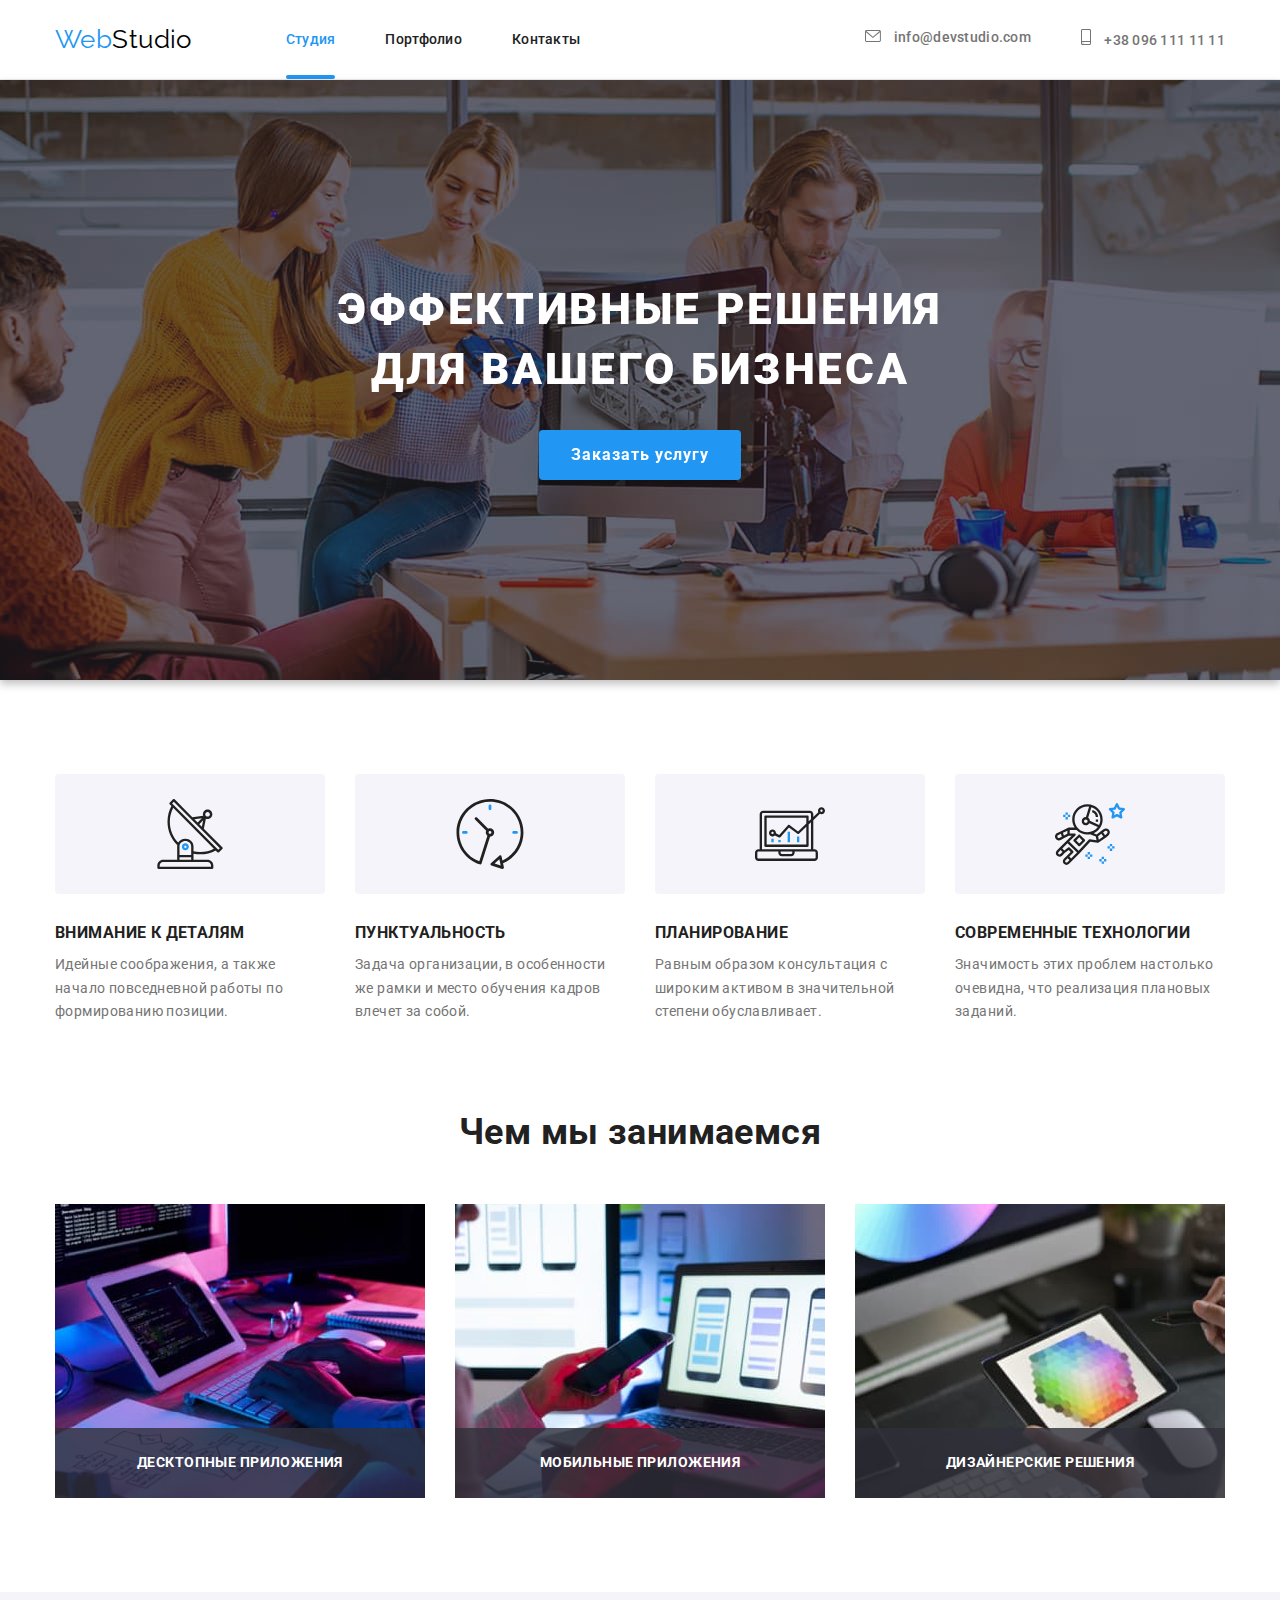
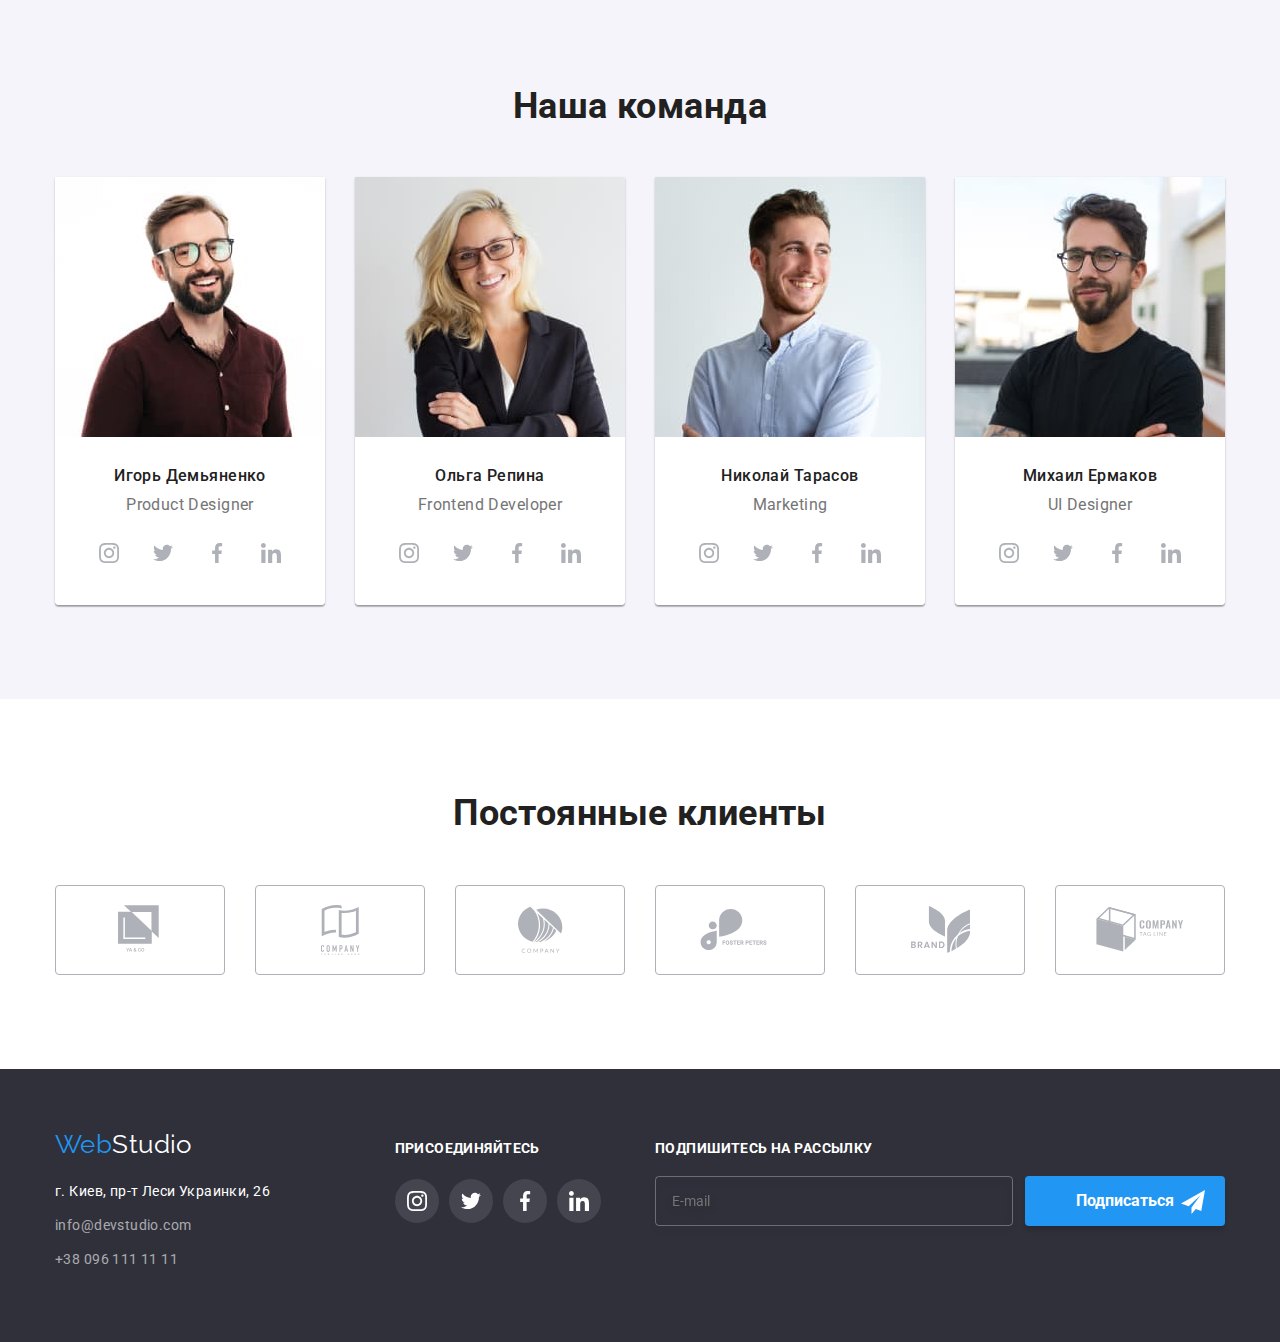
==== index.html @ abeedfd9 "Load previous files" ====
<!DOCTYPE html>
<html lang="ru">
  <head>
    <meta charset="UTF-8" />
    <meta http-equiv="X-UA-Compatible" content="IE=edge" />
    <meta name="viewport" content="width=device-width, initial-scale=1.0" />
    <title>WebStudio</title>

    <link
      rel="stylesheet"
      href="https://cdnjs.cloudflare.com/ajax/libs/modern-normalize/1.0.0/modern-normalize.min.css"
    />
    <link rel="preconnect" href="https://fonts.gstatic.com" />
    <link
      href="https://fonts.googleapis.com/css2?family=Raleway:wght@700&family=Roboto:wght@400;500;700;900&display=swap"
      rel="stylesheet"
    />
    <link rel="stylesheet" href="./css/styles.min.css" />
  </head>
  <body>
    <!--header-->
    <header class="header">
      <div class="container navigation">
        <nav class="navigation">
          <!-- logo -->
          <a class="logo" href="./index.html"
            ><span class="logo__span--accent">Web</span><span class="logo__span--black">Studio</span>
          </a>
          <ul class="menu">
            <li class="menu__item menu__item--margin">
              <a class="menu__link menu__link--current" href="./index.html">Студия</a>
            </li>

            <li class="menu__item menu__item--margin">
              <a class="menu__link" href="./portfolio.html">Портфолио</a>
            </li>

            <li class="menu__item menu__item--margin">
              <a class="menu__link" href="">Контакты</a>
            </li>
          </ul>
        </nav>
        <!-- contacts-header -->
        <ul class="header-contacts">
          <li class="header-contacts__item">
            <a class="header-contacts__link" href="mailto:info@devstudio.com"
              ><svg class="header-contacts__icon" width="16px" height="12px">
                <use href="./images/icons.svg#icon-envelope"></use>
              </svg>
              info@devstudio.com</a
            >
          </li>

          <li class="header-contacts__item">
            <a class="header-contacts__link header-contacts__link--margin" href="tel:+380961111111">
              <svg class="header-contacts__icon" width="10px" height="16">
                <use href="./images/icons.svg#icon-smartphone"></use>
              </svg>
              +38 096 111 11 11</a
            >
          </li>
        </ul>
      </div>
    </header>

    <main class="main-container">
      <!--slogan-->
      <section class="slogan">
        <div class="container">
          <h1 class="slogan__title">Эффективные решения для вашего бизнеса</h1>
          <button data-modal-open class="slogan__button" type="button">Заказать услугу</button>
        </div>
      </section>

      <section class="section">
        <div class="container">
          <!-- Hidden title  -->
          <h2 class="visually-hidden">Наши преимущества</h2>

          <ul class="privilege-list">
            <li class="privilege-list__item">
              <div class="privilege-list__icons">
                <svg width="70px" height="70px">
                  <use href="./images/icons.svg#icon-antenna"></use>
                </svg>
              </div>
              <h3 class="privilege-list__subtitle">Внимание к деталям</h3>
              <p class="privilege-list__text">
                Идейные соображения, а также начало повседневной работы по формированию позиции.
              </p>
            </li>

            <li class="privilege-list__item">
              <div class="privilege-list__icons">
                <svg width="70px" height="70px">
                  <use href="./images/icons.svg#icon-clock"></use>
                </svg>
              </div>
              <h3 class="privilege-list__subtitle">Пунктуальность</h3>
              <p class="privilege-list__text">
                Задача организации, в особенности же рамки и место обучения кадров влечет за собой.
              </p>
            </li>

            <li class="privilege-list__item">
              <div class="privilege-list__icons">
                <svg width="70px" height="70px">
                  <use href="./images/icons.svg#icon-diagram"></use>
                </svg>
              </div>
              <h3 class="privilege-list__subtitle">Планирование</h3>
              <p class="privilege-list__text">
                Равным образом консультация с широким активом в значительной степени обуславливает.
              </p>
            </li>

            <li class="privilege-list__item">
              <div class="privilege-list__icons">
                <svg width="70px" height="70px">
                  <use href="./images/icons.svg#icon-astronaut"></use>
                </svg>
              </div>
              <h3 class="privilege-list__subtitle">Современные технологии</h3>
              <p class="privilege-list__text">
                Значимость этих проблем настолько очевидна, что реализация плановых заданий.
              </p>
            </li>
          </ul>
        </div>
      </section>
      <!--what are we doing-->
      <section class="working section">
        <div class="container">
          <h2 class="section-title">Чем мы занимаемся</h2>

          <ul class="working__list">
            <li class="working__item">
              <div class="working-overlay">
                <div class="working-overlay__box">
                  <p class="working-overlay__text">Десктопные приложения</p>
                </div>
                <img src="./images/comp.jpg" width="370" height="294" alt="компьютер" />
              </div>
            </li>

            <li class="working__item">
              <div class="working-overlay">
                <div class="working-overlay__box">
                  <p class="working-overlay__text">Мобильные приложения</p>
                </div>
              </div>
              <img src="./images/tel.jpg" width="370" height="294" alt="телефон" />
            </li>

            <li class="working__item">
              <div class="working-overlay">
                <div class="working-overlay__box">
                  <p class="working-overlay__text">Дизайнерские решения</p>
                </div>
              </div>
              <img src="./images/pad.jpg" width="370" height="294" alt="планшет" />
            </li>
          </ul>
        </div>
      </section>
      <!--our-team-->
      <section class="section team-section">
        <div class="container">
          <h2 class="section-title">Наша команда</h2>

          <ul class="team-section__list">
            <li class="team-section__item">
              <img class="team-img" src="./images/team/igor-dem.jpg" alt="Игорь Демьяненко" width="270" />
              <div class="team-description">
                <h3 class="team-description__name">Игорь Демьяненко</h3>
                <p class="team-description__position">Product Designer</p>

                <ul class="list social-list">
                  <li class="social-list__item">
                    <a href="" class="social-list__link" target="_blank" rel="noopener noreferrer">
                      <svg class="social-list__icon">
                        <use href="./images/icons.svg#icon-instagram"></use>
                      </svg>
                    </a>
                  </li>
                  <li class="social-list__item">
                    <a href="" class="social-list__link" target="_blank" rel="noopener noreferrer">
                      <svg class="social-list__icon">
                        <use href="./images/icons.svg#icon-twitter"></use>
                      </svg>
                    </a>
                  </li>
                  <li class="social-list__item">
                    <a href="" class="social-list__link" target="_blank" rel="noopener noreferrer">
                      <svg class="social-list__icon">
                        <use href="./images/icons.svg#icon-facebook"></use>
                      </svg>
                    </a>
                  </li>
                  <li class="social-list__item">
                    <a href="" class="social-list__link" target="_blank" rel="noopener noreferrer">
                      <svg class="social-list__icon">
                        <use href="./images/icons.svg#icon-linkedin"></use>
                      </svg>
                    </a>
                  </li>
                </ul>
              </div>
            </li>

            <li class="team-section__item">
              <img class="team-img" src="./images/team/olga-rep.jpg" alt="Ольга Репина" width="270" />
              <div class="team-description">
                <h3 class="team-description__name">Ольга Репина</h3>
                <p class="team-description__position">Frontend Developer</p>

                <ul class="list social-list">
                  <li class="social-list__item">
                    <a href="" class="social-list__link" target="_blank" rel="noopener noreferrer">
                      <svg class="social-list__icon">
                        <use href="./images/icons.svg#icon-instagram"></use>
                      </svg>
                    </a>
                  </li>
                  <li class="social-list__item">
                    <a href="" class="social-list__link" target="_blank" rel="noopener noreferrer">
                      <svg class="social-list__icon">
                        <use href="./images/icons.svg#icon-twitter"></use>
                      </svg>
                    </a>
                  </li>
                  <li class="social-list__item">
                    <a href="" class="social-list__link" target="_blank" rel="noopener noreferrer">
                      <svg class="social-list__icon">
                        <use href="./images/icons.svg#icon-facebook"></use>
                      </svg>
                    </a>
                  </li>
                  <li class="social-list__item">
                    <a href="" class="social-list__link" target="_blank" rel="noopener noreferrer">
                      <svg class="social-list__icon">
                        <use href="./images/icons.svg#icon-linkedin"></use>
                      </svg>
                    </a>
                  </li>
                </ul>
              </div>
            </li>

            <li class="team-section__item">
              <img class="team-img" src="./images/team/nik-tarasov.jpg" alt="Николай Тарасов" width="270" />
              <div class="team-description">
                <h3 class="team-description__name">Николай Тарасов</h3>
                <p class="team-description__position">Marketing</p>

                <ul class="list social-list">
                  <li class="social-list__item">
                    <a href="" class="social-list__link" target="_blank" rel="noopener noreferrer">
                      <svg class="social-list__icon">
                        <use href="./images/icons.svg#icon-instagram"></use>
                      </svg>
                    </a>
                  </li>
                  <li class="social-list__item">
                    <a href="" class="social-list__link" target="_blank" rel="noopener noreferrer">
                      <svg class="social-list__icon">
                        <use href="./images/icons.svg#icon-twitter"></use>
                      </svg>
                    </a>
                  </li>
                  <li class="social-list__item">
                    <a href="" class="social-list__link" target="_blank" rel="noopener noreferrer">
                      <svg class="social-list__icon">
                        <use href="./images/icons.svg#icon-facebook"></use>
                      </svg>
                    </a>
                  </li>
                  <li class="social-list__item">
                    <a href="" class="social-list__link" target="_blank" rel="noopener noreferrer">
                      <svg class="social-list__icon">
                        <use href="./images/icons.svg#icon-linkedin"></use>
                      </svg>
                    </a>
                  </li>
                </ul>
              </div>
            </li>

            <li class="team-section__item">
              <img class="team-img" src="./images/team/michael-erm.jpg" alt="Михаил Ермаков" width="270" />
              <div class="team-description">
                <h3 class="team-description__name">Михаил Ермаков</h3>
                <p class="team-description__position">UI Designer</p>

                <ul class="list social-list">
                  <li class="social-list__item">
                    <a href="" class="social-list__link" target="_blank" rel="noopener noreferrer">
                      <svg class="social-list__icon">
                        <use href="./images/icons.svg#icon-instagram"></use>
                      </svg>
                    </a>
                  </li>
                  <li class="social-list__item">
                    <a href="" class="social-list__link" target="_blank" rel="noopener noreferrer">
                      <svg class="social-list__icon">
                        <use href="./images/icons.svg#icon-twitter"></use>
                      </svg>
                    </a>
                  </li>
                  <li class="social-list__item">
                    <a href="" class="social-list__link" target="_blank" rel="noopener noreferrer">
                      <svg class="social-list__icon">
                        <use href="./images/icons.svg#icon-facebook"></use>
                      </svg>
                    </a>
                  </li>
                  <li class="social-list__item">
                    <a href="" class="social-list__link" target="_blank" rel="noopener noreferrer">
                      <svg class="social-list__icon">
                        <use href="./images/icons.svg#icon-linkedin"></use>
                      </svg>
                    </a>
                  </li>
                </ul>
              </div>
            </li>
          </ul>
        </div>
      </section>
      <!-- Clients-block -->
      <section class="section container">
        <div>
          <h2 class="section-title">Постоянные клиенты</h2>
          <ul class="list clients-list">
            <li class="clients-list__item">
              <a href="" class="clients-list__link" target="_blank" rel="noopener norefferer"
                ><svg class="clients-list__icon" width="45px" height="50px">
                  <use href="./images/icons.svg#icon-client1"></use>
                </svg>
              </a>
            </li>
            <li class="clients-list__item">
              <a href="" class="clients-list__link" target="_blank" rel="noopener norefferer"
                ><svg class="clients-list__icon" width="45px" height="50px">
                  <use href="./images/icons.svg#icon-client2"></use>
                </svg>
              </a>
            </li>
            <li class="clients-list__item">
              <a href="" class="clients-list__link" target="_blank" rel="noopener norefferer"
                ><svg class="clients-list__icon" width="45px" height="50px">
                  <use href="./images/icons.svg#icon-client3"></use>
                </svg>
              </a>
            </li>
            <li class="clients-list__item">
              <a href="" class="clients-list__link" target="_blank" rel="noopener norefferer"
                ><svg class="clients-list__icon" width="80px" height="42px">
                  <use href="./images/icons.svg#icon-client4"></use>
                </svg>
              </a>
            </li>
            <li class="clients-list__item">
              <a href="" class="clients-list__link" target="_blank" rel="noopener norefferer"
                ><svg class="clients-list__icon" width="59px" height="47px">
                  <use href="./images/icons.svg#icon-client5"></use>
                </svg>
              </a>
            </li>
            <li class="clients-list__item">
              <a href="" class="clients-list__link" target="_blank" rel="noopener norefferer"
                ><svg class="clients-list__icon" width="88px" height="45px">
                  <use href="./images/icons.svg#icon-client6"></use>
                </svg>
              </a>
            </li>
          </ul>
        </div>
      </section>
    </main>
    <!--footer-->
    <footer class="footer">
      <div class="container main-footer">
        <div class="wrapper-address">
          <a class="logo--footer" href="./index.html"
            ><span class="logo__span--accent">Web</span><span class="logo__span--white">Studio</span>
          </a>
          <address class="footer-adress">
            <a class="wrapper-address__contacts wrapper-address__contacts--white" href="">
              г. Киев, пр-т Леси Украинки, 26
            </a>
            <ul>
              <li>
                <a class="wrapper-address__contacts" href="mailto:info@devstudio.com">info@devstudio.com</a>
              </li>

              <li>
                <a class="wrapper-address__contacts" href="tel:+380961111111">+38 096 111 11 11</a>
              </li>
            </ul>
          </address>
        </div>
        <div class="wrapper-join">
          <h2 class="wrapper-join__title">присоединяйтесь</h2>
          <ul class="list social-list">
            <li class="social-list__item">
              <a href="" class="social-list__link--footer" target="_blank" rel="noopener noreferrer">
                <svg class="social-list__icon--footer">
                  <use href="./images/icons.svg#icon-instagram"></use>
                </svg>
              </a>
            </li>
            <li class="social-list__item">
              <a href="" class="social-list__link--footer" target="_blank" rel="noopener noreferrer">
                <svg class="social-list__icon--footer">
                  <use href="./images/icons.svg#icon-twitter"></use>
                </svg>
              </a>
            </li>
            <li class="social-list__item">
              <a href="" class="social-list__link--footer" target="_blank" rel="noopener noreferrer">
                <svg class="social-list__icon--footer">
                  <use href="./images/icons.svg#icon-facebook"></use>
                </svg>
              </a>
            </li>
            <li class="social-list__item">
              <a href="" class="social-list__link--footer" target="_blank" rel="noopener noreferrer">
                <svg class="social-list__icon--footer">
                  <use href="./images/icons.svg#icon-linkedin"></use>
                </svg>
              </a>
            </li>
          </ul>
        </div>
        <div class="wrapper-subscribe">
          <form class="form-subscribe">
            <p class="form-subscribe__text">Подпишитесь на рассылку</p>
            <div class="form-div">
              <input type="email" name="email" placeholder="E-mail" class="form-subscribe__input" />
              <button type="submit" class="form-subscribe__button">Подписаться</button>
              <svg class="form-subscribe__icon">
                <use href="./images/icons.svg#iconsend"></use>
              </svg>
            </div>
          </form>
        </div>
      </div>
    </footer>

    <!-- Modal and form -->

    <!-- Modal -->

    <div class="backdrop is-hidden" data-modal>
      <div class="modal">
        <button data-modal-close class="modal__close-button">
          <svg class="modal__close-icon" width="18px" height="18px">
            <use href="./images/icons.svg#close-black"></use>
          </svg>
        </button>

        <!-- Form -->

        <form class="form" autocomplete="off">
          <b class="form__banner">Оставьте свои данные, мы вам перезвоним</b>

          <div class="form__field">
            <label class="form__label" for="name">Имя</label>
            <input class="form__input" type="text" name="name" id="name" />
            <svg class="form__icon" width="18px" height="18px">
              <use href="./images/icons.svg#man"></use>
            </svg>
          </div>

          <div class="form__field">
            <label class="form__label" for="tel">Телефон</label>
            <input class="form__input" type="tel" name="tel" id="tel" />
            <svg class="form__icon" width="18px" height="18px">
              <use href="./images/icons.svg#phone"></use>
            </svg>
          </div>

          <div class="form__field">
            <label class="form__label" for="mail">Почта</label>
            <input class="form__input" type="email" name="mail" id="mail" />
            <svg class="form__icon" width="18" height="18">
              <use href="./images/icons.svg#emailblack"></use>
            </svg>
          </div>

          <div class="form__textarea">
            <label class="form__label" for="comment">Комментарий</label>
            <textarea class="form__textarea-field" name="comment" id="comment" placeholder="Введите текст"></textarea>
          </div>

          <div class="form__policy">
            <label class="form__policy-label" for="policy">
              <input class="form__policy-input" type="checkbox" name="policy" value="policy" id="policy" />
              <span class="form__policy-icon"></span> Соглашаюсь с рассылкой и принимаю
              <a class="form__checkbox-link" href="">Условия договора</a>
            </label>
          </div>
          <button class="form__button-submit" type="submit">Отправить</button>
        </form>
      </div>
    </div>
    <script src="./js/modal.js"></script>
  </body>
</html>
---- css/styles.min.css ----
:root{--main-text-color: #757575;--accent-color: #2196f3;--title-color: #212121;--bg-color: #ffffff;--dark-bg-color: #2f303a;--grid-item: 3}html{box-sizing:border-box}*,*::before,*::after{box-sizing:inherit}body{font-family:'Roboto', sans-serif;font-style:normal;letter-spacing:.03em;font-weight:400;font-size:14px;background-color:var(--bg-color);color:var(--main-text-color)}ul{list-style:none;margin:0;padding:0}a{text-decoration:none}h1,h2,h3,p{margin:0;padding:0}img{display:block;max-width:100%;height:auto}.visually-hidden{position:absolute !important;clip:rect(1px 1px 1px 1px);clip:rect(1px, 1px, 1px, 1px);padding:0 !important;border:0 !important;height:1px !important;width:1px !important;overflow:hidden}.container{width:1200px;padding-left:15px;padding-right:15px;margin-left:auto;margin-right:auto}.logo{margin-right:94px}.logo__span--accent{padding-top:24px;padding-bottom:26px;font-family:Raleway;font-size:26px;line-height:1.19;color:var(--accent-color)}.logo__span--black{padding-top:24px;padding-bottom:26px;font-family:Raleway;font-size:26px;line-height:1.19;color:#000}.logo__span--white{font-family:Raleway;font-size:26px;line-height:1.19;color:#ffffff}.logo--footer{display:inline-block;margin-bottom:20px}.menu{display:flex}.menu__item--margin+.menu__item--margin{margin-left:50px}.menu__link{padding-top:32px;padding-bottom:32px;padding-left:0;font-weight:500;line-height:1.14;letter-spacing:0.02em;color:#212121;transition:color 250ms cubic-bezier(0.4, 0, 0.2, 1)}.menu__link--current{position:relative;color:var(--accent-color);transition:color 250ms cubic-bezier(0.4, 0, 0.2, 1)}.menu__link:hover,.menu__link:focus{color:var(--accent-color)}.menu__link--current::after{content:'';display:block;position:absolute;left:0;bottom:0;width:100%;height:4px;background:var(--accent-color);border-radius:2px}.section-title{margin-bottom:50px;font-weight:700;font-size:36px;line-height:1.16;text-align:center;color:var(--title-color)}.button-group{display:flex;justify-content:center;margin-bottom:50px}.button-group__item{justify-content:center;padding:6px 22px;height:38px;font-weight:500;font-size:16px;line-height:1.62;text-align:center;box-shadow:none;border:none;cursor:pointer;background-color:#f5f4fa;border-radius:4px;margin-left:8px;transition-property:background-color;transition-duration:250ms;transition-timing-function:cubic-bezier(0.4, 0, 0.2, 1)}.button-group__item:focus,.button-group__item:hover,.button-group__item.current,.button-group__item:active{outline:none;border:none;background-color:var(--accent-color);color:#ffffff;box-shadow:0px 3px 1px rgba(0,0,0,0.1),0px 1px 2px rgba(0,0,0,0.08),0px 2px 2px rgba(0,0,0,0.12);transition:background-color 250ms cubic-bezier(0.4, 0, 0.2, 1)}.form-subscribe__button{display:flex;justify-content:center;align-items:center;padding:10px 20px;width:200px;height:50px;margin-left:12px;font-weight:700;font-size:16px;line-height:1.875;text-align:center;color:var(--bg-color);background:var(--accent-color);box-shadow:0px 4px 4px 0px rgba(0,0,0,0.15);border:none;border-radius:4px;cursor:pointer;transition:background-color 250ms cubic-bezier(0.4, 0, 0.2, 1),color 250ms cubic-bezier(0.4, 0, 0.2, 1),box-shadow 250ms cubic-bezier(0.4, 0, 0.2, 1)}.social-list{display:inline-flex}.social-list__item+.social-list__item{margin-left:10px}.social-list__link{display:flex;align-items:center;justify-content:center;border-radius:50%;width:44px;height:44px;outline:none;background-color:#fff;transition-duration:250ms;transition-timing-function:cubic-bezier(0.4, 0, 0.2, 1)}.social-list__link:hover,.social-list__link:focus{fill:var(--bg-color);background-color:var(--accent-color)}.social-list__icon{width:20px;height:20px;fill:#afb1b8;transition-duration:250ms;transition-timing-function:cubic-bezier(0.4, 0, 0.2, 1)}.social-list__item:hover .social-list__icon,.social-list__item:focus .social-list__icon{fill:var(--bg-color);background-color:var(--accent-color)}.social-list__icon--footer{width:20px;height:20px;fill:var(--bg-color)}.social-list__link--footer{display:flex;align-items:center;justify-content:center;border-radius:50%;width:44px;height:44px;background-color:rgba(255,255,255,0.1);transition:background-color 250ms cubic-bezier(0.4, 0, 0.2, 1)}.social-list__link--footer:hover,.social-list__link--footer:focus{outline:none;background-color:var(--accent-color);transition:background-color 250ms cubic-bezier(0.4, 0, 0.2, 1)}.backdrop.is-hidden{visibility:hidden;opacity:0;pointer-events:none}.backdrop{position:fixed;z-index:120;top:0;left:0;width:100%;height:100%;background-color:rgba(0,0,0,0.5);opacity:1;visibility:visible;transition:opacity 250ms cubic-bezier(0.4, 0, 0.2, 1)}.is-hidden .modal{transform:translate(-50%, -50%) scale(0.3)}.modal{position:absolute;top:50%;left:50%;transform:translate(-50%, -50%) scale(1);width:100%;max-width:528px;min-height:581px;box-shadow:0px 1px 3px rgba(0,0,0,0.12),0px 1px 1px rgba(0,0,0,0.14),0px 2px 1px rgba(0,0,0,0.2);border-radius:4px;background-color:var(--bg-color);transition:transform 250ms cubic-bezier(0.4, 0, 0.2, 1)}.modal__close-button{position:absolute;top:8px;right:8px;padding:5px;cursor:pointer;width:30px;height:30px;border-radius:50%;border:1px solid rgba(0,0,0,0.1);background-color:#fff;outline:none}.modal__close-button:hover .modal__close-icon,.modal__close-button:focus .modal__close-icon{fill:var(--accent-color);transition:fill 250ms cubic-bezier(0.4, 0, 0.2, 1)}.form{width:100%;padding:40px}.form__banner{display:flex;align-items:center;margin-bottom:12px;font-weight:700;font-size:20px;line-height:1.15;text-align:center;color:var(--title-color)}.form__field{position:relative;display:flex;flex-direction:column;margin-bottom:10px}.form__label{margin-bottom:4px;font-size:12px;line-height:1.167;letter-spacing:0.01em}.form__input{padding:0;padding-left:30px;width:100%;height:40px;border:1px solid rgba(33,33,33,0.2);border-radius:4px;cursor:pointer;outline:none;transition:border 250ms cubic-bezier(0.4, 0, 0.2, 1)}.form__input:hover,.form__input:focus{border:1px solid var(--accent-color);outline-color:var(--accent-color)}.form__icon{position:absolute;left:12px;top:68%;transform:translateY(-50%);width:18px;height:18px;cursor:pointer;fill:var(--title-color);transition:fill 250ms cubic-bezier(0.4, 0, 0.2, 1)}.form__input:hover+.form__icon,.form__input:focus+.form__icon{fill:var(--accent-color)}.form__textarea{display:flex;flex-direction:column}.form__textarea-field{padding-top:12px;padding-right:16px;padding-bottom:12px;padding-left:16px;height:120px;border:1px solid rgba(33,33,33,0.2);border-radius:4px;cursor:pointer;outline:none;resize:none;transition:border 250ms cubic-bezier(0.4, 0, 0.2, 1)}.form__textarea-field:hover,.form__textarea-field:focus{border-color:var(--accent-color)}.form__textarea-field::placeholder{font-size:12px;line-height:1.167;letter-spacing:0.01em;color:rgba(117,117,117,0.5)}.form__comment{font-size:12px;line-height:1.167;letter-spacing:0.01em}.form__policy{display:flex;align-items:center;margin-top:20px;margin-bottom:30px}.form__policy-label{margin-left:27px;line-height:1.71}.form__policy-input{position:absolute;clip:rect(0 0 0 0);padding:0;border:0;height:1px;width:1px;overflow:hidden}.form__policy-icon{position:absolute;top:76%;left:50px;width:16px;height:16px;background-color:inherit;border:1px solid #000;border-radius:4px}.form__policy-input:checked+.form__policy-icon{background-image:url(../images/check.svg);background-size:contain;border:var(--accent-color);background-color:var(--accent-color)}.form__checkbox-link{line-height:1.71;text-decoration-line:underline;color:var(--accent-color)}.form__button-submit{display:flex;align-items:center;justify-content:center;width:200px;height:50px;margin-right:auto;margin-left:auto;font-weight:700;font-size:16px;line-height:1.87;text-align:center;letter-spacing:0.06em;color:var(--bg-color);background:var(--accent-color);box-shadow:0px 4px 4px rgba(0,0,0,0.15);border-radius:4px;border:none;cursor:pointer}.header{background-color:var(--bg-color);border-bottom:1px solid #ececec;padding-top:24px;padding-bottom:24px}.header-contacts{display:inline-flex;margin-left:auto}.header-contacts__link{padding-top:32px;padding-bottom:32px;line-height:1.14;letter-spacing:0.02em;font-weight:500;color:var(--main-text-color);transition:color 250ms cubic-bezier(0.4, 0, 0.2, 1)}.header-contacts__link--margin{margin-left:50px}.header-contacts__link:hover,.header-contacts__link:focus{color:var(--accent-color)}.header-contacts__icon{margin-right:10px;fill:currentColor}.navigation{display:flex;align-items:center}.section{padding-top:94px;padding-bottom:94px}.slogan{display:block;text-align:center;padding-top:200px;padding-bottom:200px;filter:drop-shadow(0px 4px 4px rgba(0,0,0,0.25));max-width:1600px;height:600px;margin-left:auto;margin-right:auto;background-color:var(--dark-bg-color);background-image:linear-gradient(to right, rgba(47,48,58,0.4), rgba(47,48,58,0.4)),url(../images/hero.jpg);background-repeat:no-repeat;background-position:center;background-size:cover}.slogan__title{max-width:696px;margin-left:auto;margin-right:auto;margin-bottom:30px;font-weight:900;font-size:44px;line-height:1.36;text-align:center;letter-spacing:0.06em;text-transform:uppercase;color:#ffffff}.slogan__button{display:inline-block;border-radius:4px;min-width:200px;padding:10px 32px;font-family:inherit;border:none;cursor:pointer;font-weight:700;font-size:16px;line-height:1.87;letter-spacing:0.06em;color:var(--bg-color);background-color:var(--accent-color);box-shadow:0px 4px 4px rgba(0,0,0,0.15)}.slogan__button:focus,.slogan__button:hover{background-color:#1a86df;box-shadow:0px 8px 8px rgba(0,0,0,0.15)}.slogan__button:focus:active,.slogan__button:hover:active{top:2em;left:2em;background-color:#197ed1;box-shadow:0px 4px 4 px rgba(0,0,0,0.15) inset}.privilege-list{display:flex;flex-wrap:wrap;margin-left:-30px}.privilege-list__item{flex-basis:calc((100% - 30px * 4) / 4);margin-left:30px;display:inline-block;justify-content:center;width:270px;height:120px;margin-bottom:30px;border-radius:4px;background-color:#f5f4fa;background-repeat:no-repeat;background-position:center}.privilege-list__icons{display:flex;justify-content:center;align-items:center;height:120px;margin-bottom:30px;border-radius:4px}.privilege-list__subtitle{margin-bottom:10px;list-style:none;line-height:1.14;text-transform:uppercase;color:var(--title-color)}.privilege-list__text{line-height:1.71;color:var(--main-text-color)}.working__list{display:flex;flex-wrap:wrap;margin-left:-30px}.working__item{margin-left:30px;flex-basis:calc((100% - 30px * 3) / 3)}.working-overlay{position:relative}.working-overlay__box{position:absolute;top:224px;display:inline-flex;justify-content:center;align-items:center;width:370px;height:70px;background-color:rgba(47,48,58,0.8)}.working-overlay__text{font-weight:700;line-height:1.14;text-align:center;text-transform:uppercase;color:var(--bg-color)}.team-section{background-color:#f5f4fa;text-align:center}.team-section__list{display:flex;flex-wrap:wrap;margin-left:-30px}.team-section__item{overflow:hidden;margin-left:30px;flex-basis:calc((100% - 30px * 4) / 4);box-shadow:0px 1px 3px rgba(0,0,0,0.12),0px 1px 1px rgba(0,0,0,0.14),0px 2px 1px rgba(0,0,0,0.2);border-radius:0px 0px 4px 4px}.team-description{padding:30px 15px;background-color:var(--bg-color)}.team-description__name{margin-bottom:10px;cursor:pointer;font-weight:500;font-size:16px;line-height:1.18;color:var(--title-color)}.team-description__position{margin-bottom:16px;font-size:16px;line-height:1.18;color:var(--main-text-color)}.clients-list{display:flex;align-items:center;justify-content:center}.clients-list__item{display:flex;flex-wrap:wrap;flex-basis:calc((100%-30px) / 6)}.clients-list__item+.clients-list__item{margin-left:30px}.clients-list__link{display:flex;justify-content:center;align-items:center;width:170px;height:90px;border:1px solid #afb1b8;border-radius:4px;fill:#afb1b8}.clients-list__link:hover .clients-list__icon,.clients-list__link:focus .clients-list__icon{fill:var(--accent-color);transition:fill 250ms cubic-bezier(0.4, 0, 0.2, 1)}.clients-list__link:hover,.clients-list__link:focus{border:1px solid var(--accent-color)}.portfolio-cards{display:flex;flex-wrap:wrap;margin-left:-30px;margin-top:-30px}.portfolio-cards__item{flex-basis:calc((100% - 30px * var(--grid-item)) / var(--grid-item));margin-left:30px;margin-top:30px}.portfolio-cards__item:hover,.portfolio-cards__item:focus{box-shadow:0px 4px 4px 0px rgba(0,0,0,0.25)}.card__thumb{position:relative;overflow:hidden;outline:none}.project-overlay{display:flex;position:absolute;top:0px;left:0px;width:100%;height:100%;border-radius:4px;background-color:rgba(33,150,243,0.9);transform:translateY(101%);transition:background-color 250ms cubic-bezier(0.4, 0, 0.2, 1),transform 250ms cubic-bezier(0.4, 0, 0.2, 1)}.portfolio-cards__link:hover .project-overlay,.portfolio-cards__link:focus .project-overlay{transform:translateY(0%);background-color:rgba(33,150,243,0.9)}.project-overlay__text{padding:63px 24px;font-size:18px;line-height:1.56;color:#ffffff}.card-div{padding:20px 24px;border:1px solid #eeeeee;border-top:none}.card-div__name{font-size:18px;line-height:2;letter-spacing:0.06em;color:var(--title-color);margin-bottom:4px}.card-div__text{font-size:16px;line-height:1.87;color:var(--main-text-color)}.footer{padding-top:60px;padding-bottom:60px;background-color:var(--dark-bg-color)}.main-footer{display:flex;align-items:baseline;justify-content:space-between}.wrapper-address__contacts{display:inline-block;font-style:normal;line-height:1.71;color:rgba(255,255,255,0.6);margin-bottom:10px}.wrapper-address__contacts--white{color:#ffffff}.wrapper-join{margin-left:70px}.wrapper-join__title{margin-bottom:20px;font-size:14px;font-weight:700;line-height:1.42;text-transform:uppercase;color:var(--bg-color)}.wrapper-subscribe{margin:0}.form-subscribe{position:relative}.form-subscribe__text{margin-bottom:20px;font-weight:700;line-height:16px;text-transform:uppercase;color:var(--bg-color)}.form-div{display:flex}.form-subscribe__input{width:358px;height:50px;padding-left:16px;border:1px solid rgba(255,255,255,0.3);box-sizing:border-box;filter:drop-shadow(0px 4px 4px rgba(0,0,0,0.15));border-radius:4px;background:transparent;color:rgba(255,255,255,0.6)}.form-subscribe__icon{position:absolute;bottom:0;right:20px;transform:translateY(-50%);width:24px;height:24px;margin-left:10px;fill:var(--bg-color)}
/*# sourceMappingURL=styles.min.css.map */
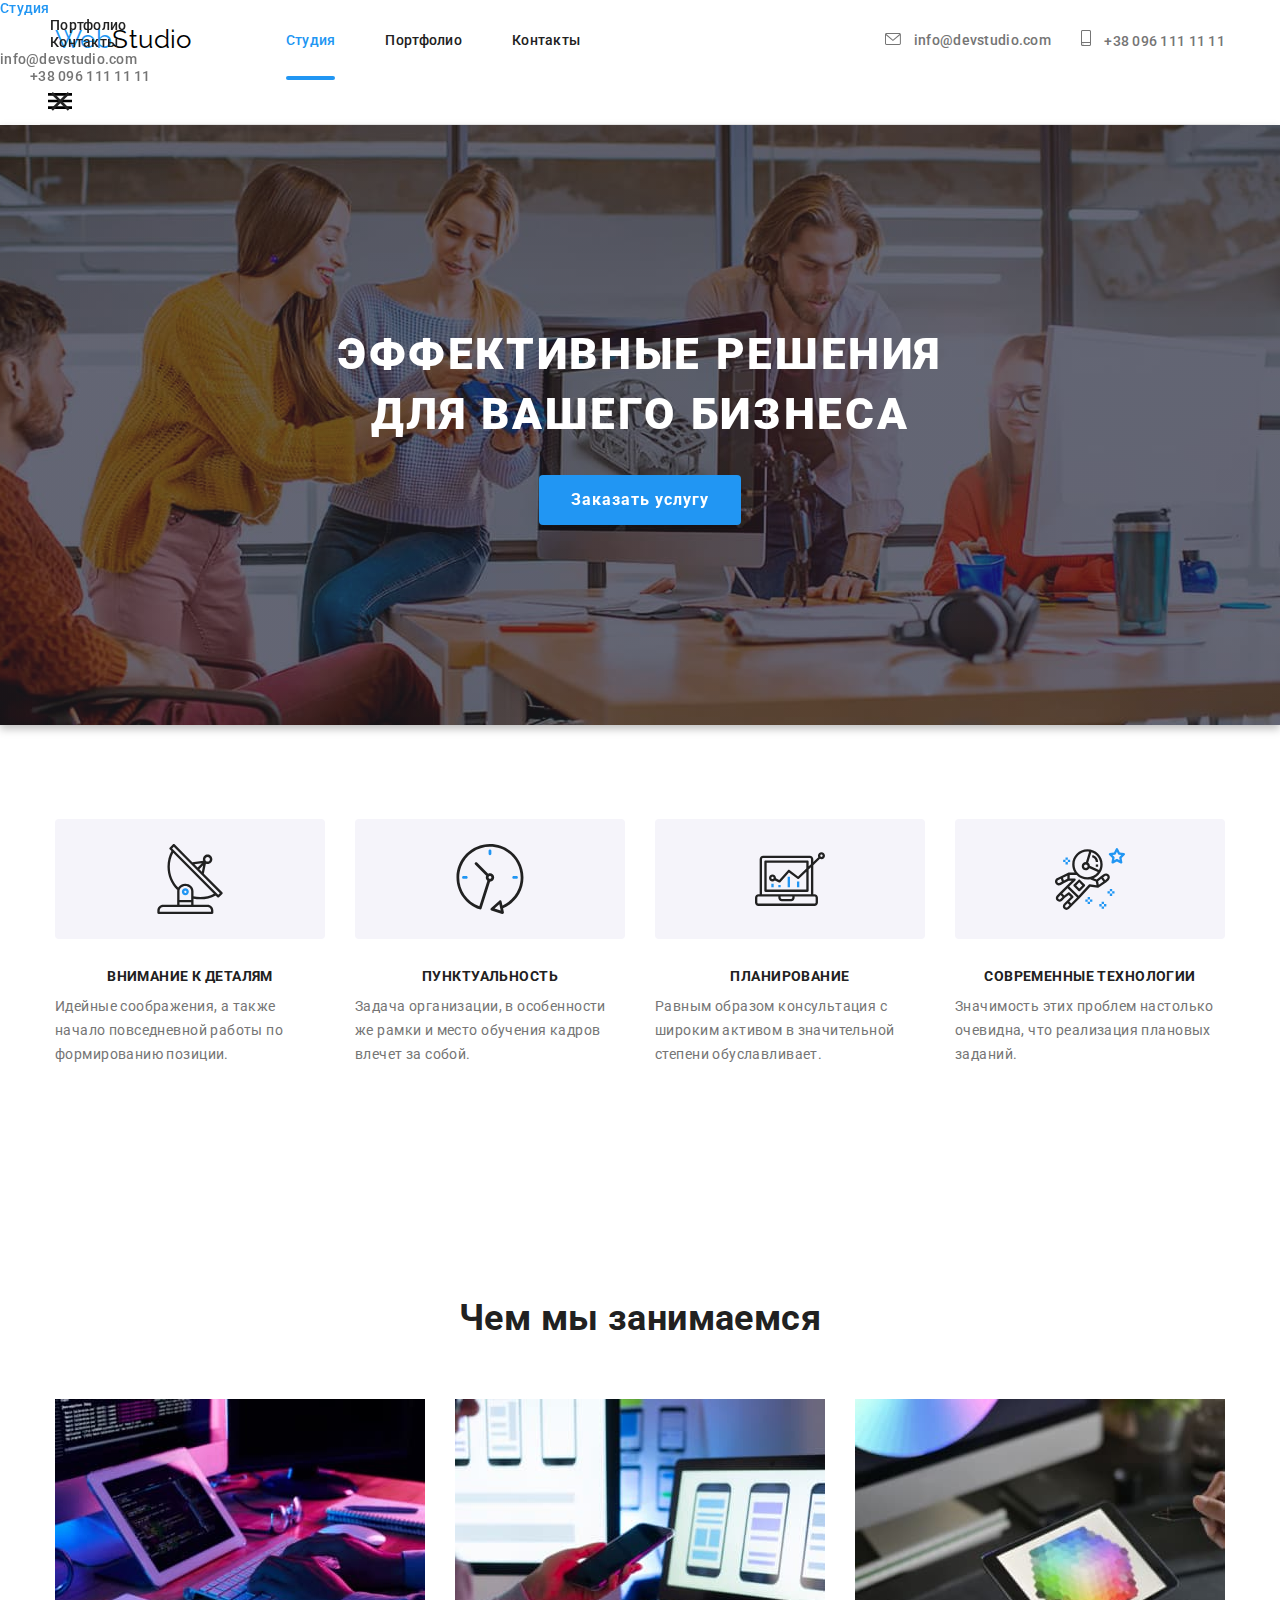
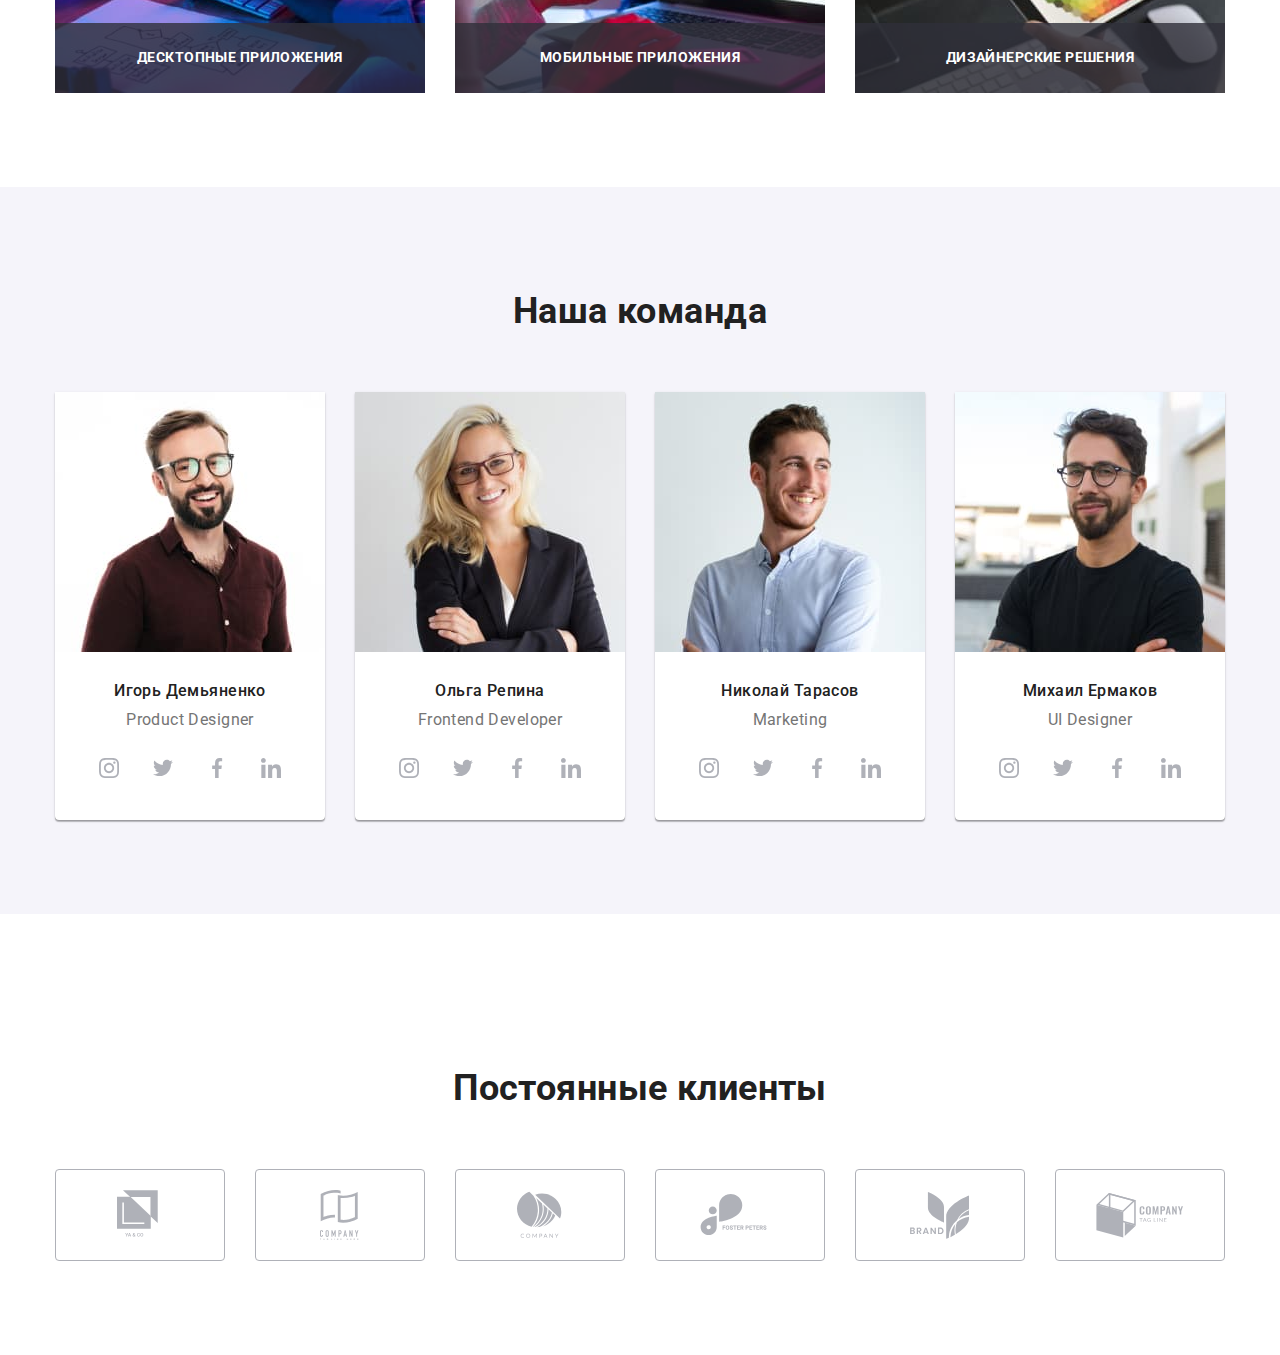
==== commit f5848aa4: "started mob menu" ====
--- a/index.html
+++ b/index.html
@@ -18,11 +18,9 @@
     <link rel="stylesheet" href="./css/styles.min.css" />
   </head>
   <body>
-    <!--header-->
     <header class="header">
-      <div class="container navigation">
+      <div class="container header-container">
         <nav class="navigation">
-          <!-- logo -->
           <a class="logo" href="./index.html"
             ><span class="logo__span--accent">Web</span><span class="logo__span--black">Studio</span>
           </a>
@@ -40,7 +38,7 @@
             </li>
           </ul>
         </nav>
-        <!-- contacts-header -->
+
         <ul class="header-contacts">
           <li class="header-contacts__item">
             <a class="header-contacts__link" href="mailto:info@devstudio.com"
@@ -61,10 +59,39 @@
           </li>
         </ul>
       </div>
+      <button class="mob-menu-btn">
+        <svg class="mob-menu-svg">
+          <use class="mob-menu-icon" href="./images/icons.svg#mobile-menu"></use>
+          <use class="mob-menu-close" href="./images/icons.svg#mobile-close"></use>
+        </svg>
+      </button>
     </header>
+    <div class="mobile-menu-wrap">
+      <ul class="mobile-menu">
+        <li class="menu__item menu__item--margin">
+          <a class="menu__link current" href="./index.html">Студия</a>
+        </li>
+
+        <li class="menu__item menu__item--margin">
+          <a class="menu__link" href="./portfolio.html">Портфолио</a>
+        </li>
+
+        <li class="menu__item menu__item--margin">
+          <a class="menu__link" href="">Контакты</a>
+        </li>
+      </ul>
+      <ul class="mobile-contacts">
+        <li class="header-contacts__item">
+          <a class="header-contacts__link" href="mailto:info@devstudio.com"> info@devstudio.com</a>
+        </li>
+
+        <li class="header-contacts__item">
+          <a class="header-contacts__link header-contacts__link--margin" href="tel:+380961111111"> +38 096 111 11 11</a>
+        </li>
+      </ul>
+    </div>
 
     <main class="main-container">
-      <!--slogan-->
       <section class="slogan">
         <div class="container">
           <h1 class="slogan__title">Эффективные решения для вашего бизнеса</h1>
@@ -74,9 +101,7 @@
 
       <section class="section">
         <div class="container">
-          <!-- Hidden title  -->
           <h2 class="visually-hidden">Наши преимущества</h2>
-
           <ul class="privilege-list">
             <li class="privilege-list__item">
               <div class="privilege-list__icons">
@@ -128,11 +153,10 @@
           </ul>
         </div>
       </section>
-      <!--what are we doing-->
+
       <section class="working section">
         <div class="container">
           <h2 class="section-title">Чем мы занимаемся</h2>
-
           <ul class="working__list">
             <li class="working__item">
               <div class="working-overlay">
@@ -163,14 +187,14 @@
           </ul>
         </div>
       </section>
-      <!--our-team-->
+
       <section class="section team-section">
         <div class="container">
           <h2 class="section-title">Наша команда</h2>
 
           <ul class="team-section__list">
             <li class="team-section__item">
-              <img class="team-img" src="./images/team/igor-dem.jpg" alt="Игорь Демьяненко" width="270" />
+              <img class="team-section__img" src="./images/team/igor-dem.jpg" alt="Игорь Демьяненко" width="270" />
               <div class="team-description">
                 <h3 class="team-description__name">Игорь Демьяненко</h3>
                 <p class="team-description__position">Product Designer</p>
@@ -209,7 +233,7 @@
             </li>
 
             <li class="team-section__item">
-              <img class="team-img" src="./images/team/olga-rep.jpg" alt="Ольга Репина" width="270" />
+              <img class="team-section__img" src="./images/team/olga-rep.jpg" alt="Ольга Репина" width="270" />
               <div class="team-description">
                 <h3 class="team-description__name">Ольга Репина</h3>
                 <p class="team-description__position">Frontend Developer</p>
@@ -248,7 +272,7 @@
             </li>
 
             <li class="team-section__item">
-              <img class="team-img" src="./images/team/nik-tarasov.jpg" alt="Николай Тарасов" width="270" />
+              <img class="team-section__img" src="./images/team/nik-tarasov.jpg" alt="Николай Тарасов" width="270" />
               <div class="team-description">
                 <h3 class="team-description__name">Николай Тарасов</h3>
                 <p class="team-description__position">Marketing</p>
@@ -287,7 +311,7 @@
             </li>
 
             <li class="team-section__item">
-              <img class="team-img" src="./images/team/michael-erm.jpg" alt="Михаил Ермаков" width="270" />
+              <img class="team-section__img" src="./images/team/michael-erm.jpg" alt="Михаил Ермаков" width="270" />
               <div class="team-description">
                 <h3 class="team-description__name">Михаил Ермаков</h3>
                 <p class="team-description__position">UI Designer</p>
@@ -327,7 +351,8 @@
           </ul>
         </div>
       </section>
-      <!-- Clients-block -->
+
+      <!-- Clients-block  -->
       <section class="section container">
         <div>
           <h2 class="section-title">Постоянные клиенты</h2>
@@ -379,7 +404,7 @@
       </section>
     </main>
     <!--footer-->
-    <footer class="footer">
+    <!-- <footer class="footer">
       <div class="container main-footer">
         <div class="wrapper-address">
           <a class="logo--footer" href="./index.html"
@@ -446,23 +471,23 @@
           </form>
         </div>
       </div>
-    </footer>
+    </footer> -->
 
     <!-- Modal and form -->
 
     <!-- Modal -->
 
-    <div class="backdrop is-hidden" data-modal>
+    <!-- <div class="backdrop is-hidden" data-modal>
       <div class="modal">
         <button data-modal-close class="modal__close-button">
           <svg class="modal__close-icon" width="18px" height="18px">
             <use href="./images/icons.svg#close-black"></use>
           </svg>
-        </button>
-
-        <!-- Form -->
-
-        <form class="form" autocomplete="off">
+        </button> -->
+
+    <!-- Form -->
+
+    <!-- <form class="form" autocomplete="off">
           <b class="form__banner">Оставьте свои данные, мы вам перезвоним</b>
 
           <div class="form__field">
@@ -504,7 +529,7 @@
           <button class="form__button-submit" type="submit">Отправить</button>
         </form>
       </div>
-    </div>
+    </div> -->
     <script src="./js/modal.js"></script>
   </body>
 </html>
--- a/css/styles.min.css
+++ b/css/styles.min.css
@@ -1,2 +1,2 @@
-:root{--main-text-color: #757575;--accent-color: #2196f3;--title-color: #212121;--bg-color: #ffffff;--dark-bg-color: #2f303a;--grid-item: 3}html{box-sizing:border-box}*,*::before,*::after{box-sizing:inherit}body{font-family:'Roboto', sans-serif;font-style:normal;letter-spacing:.03em;font-weight:400;font-size:14px;background-color:var(--bg-color);color:var(--main-text-color)}ul{list-style:none;margin:0;padding:0}a{text-decoration:none}h1,h2,h3,p{margin:0;padding:0}img{display:block;max-width:100%;height:auto}.visually-hidden{position:absolute !important;clip:rect(1px 1px 1px 1px);clip:rect(1px, 1px, 1px, 1px);padding:0 !important;border:0 !important;height:1px !important;width:1px !important;overflow:hidden}.container{width:1200px;padding-left:15px;padding-right:15px;margin-left:auto;margin-right:auto}.logo{margin-right:94px}.logo__span--accent{padding-top:24px;padding-bottom:26px;font-family:Raleway;font-size:26px;line-height:1.19;color:var(--accent-color)}.logo__span--black{padding-top:24px;padding-bottom:26px;font-family:Raleway;font-size:26px;line-height:1.19;color:#000}.logo__span--white{font-family:Raleway;font-size:26px;line-height:1.19;color:#ffffff}.logo--footer{display:inline-block;margin-bottom:20px}.menu{display:flex}.menu__item--margin+.menu__item--margin{margin-left:50px}.menu__link{padding-top:32px;padding-bottom:32px;padding-left:0;font-weight:500;line-height:1.14;letter-spacing:0.02em;color:#212121;transition:color 250ms cubic-bezier(0.4, 0, 0.2, 1)}.menu__link--current{position:relative;color:var(--accent-color);transition:color 250ms cubic-bezier(0.4, 0, 0.2, 1)}.menu__link:hover,.menu__link:focus{color:var(--accent-color)}.menu__link--current::after{content:'';display:block;position:absolute;left:0;bottom:0;width:100%;height:4px;background:var(--accent-color);border-radius:2px}.section-title{margin-bottom:50px;font-weight:700;font-size:36px;line-height:1.16;text-align:center;color:var(--title-color)}.button-group{display:flex;justify-content:center;margin-bottom:50px}.button-group__item{justify-content:center;padding:6px 22px;height:38px;font-weight:500;font-size:16px;line-height:1.62;text-align:center;box-shadow:none;border:none;cursor:pointer;background-color:#f5f4fa;border-radius:4px;margin-left:8px;transition-property:background-color;transition-duration:250ms;transition-timing-function:cubic-bezier(0.4, 0, 0.2, 1)}.button-group__item:focus,.button-group__item:hover,.button-group__item.current,.button-group__item:active{outline:none;border:none;background-color:var(--accent-color);color:#ffffff;box-shadow:0px 3px 1px rgba(0,0,0,0.1),0px 1px 2px rgba(0,0,0,0.08),0px 2px 2px rgba(0,0,0,0.12);transition:background-color 250ms cubic-bezier(0.4, 0, 0.2, 1)}.form-subscribe__button{display:flex;justify-content:center;align-items:center;padding:10px 20px;width:200px;height:50px;margin-left:12px;font-weight:700;font-size:16px;line-height:1.875;text-align:center;color:var(--bg-color);background:var(--accent-color);box-shadow:0px 4px 4px 0px rgba(0,0,0,0.15);border:none;border-radius:4px;cursor:pointer;transition:background-color 250ms cubic-bezier(0.4, 0, 0.2, 1),color 250ms cubic-bezier(0.4, 0, 0.2, 1),box-shadow 250ms cubic-bezier(0.4, 0, 0.2, 1)}.social-list{display:inline-flex}.social-list__item+.social-list__item{margin-left:10px}.social-list__link{display:flex;align-items:center;justify-content:center;border-radius:50%;width:44px;height:44px;outline:none;background-color:#fff;transition-duration:250ms;transition-timing-function:cubic-bezier(0.4, 0, 0.2, 1)}.social-list__link:hover,.social-list__link:focus{fill:var(--bg-color);background-color:var(--accent-color)}.social-list__icon{width:20px;height:20px;fill:#afb1b8;transition-duration:250ms;transition-timing-function:cubic-bezier(0.4, 0, 0.2, 1)}.social-list__item:hover .social-list__icon,.social-list__item:focus .social-list__icon{fill:var(--bg-color);background-color:var(--accent-color)}.social-list__icon--footer{width:20px;height:20px;fill:var(--bg-color)}.social-list__link--footer{display:flex;align-items:center;justify-content:center;border-radius:50%;width:44px;height:44px;background-color:rgba(255,255,255,0.1);transition:background-color 250ms cubic-bezier(0.4, 0, 0.2, 1)}.social-list__link--footer:hover,.social-list__link--footer:focus{outline:none;background-color:var(--accent-color);transition:background-color 250ms cubic-bezier(0.4, 0, 0.2, 1)}.backdrop.is-hidden{visibility:hidden;opacity:0;pointer-events:none}.backdrop{position:fixed;z-index:120;top:0;left:0;width:100%;height:100%;background-color:rgba(0,0,0,0.5);opacity:1;visibility:visible;transition:opacity 250ms cubic-bezier(0.4, 0, 0.2, 1)}.is-hidden .modal{transform:translate(-50%, -50%) scale(0.3)}.modal{position:absolute;top:50%;left:50%;transform:translate(-50%, -50%) scale(1);width:100%;max-width:528px;min-height:581px;box-shadow:0px 1px 3px rgba(0,0,0,0.12),0px 1px 1px rgba(0,0,0,0.14),0px 2px 1px rgba(0,0,0,0.2);border-radius:4px;background-color:var(--bg-color);transition:transform 250ms cubic-bezier(0.4, 0, 0.2, 1)}.modal__close-button{position:absolute;top:8px;right:8px;padding:5px;cursor:pointer;width:30px;height:30px;border-radius:50%;border:1px solid rgba(0,0,0,0.1);background-color:#fff;outline:none}.modal__close-button:hover .modal__close-icon,.modal__close-button:focus .modal__close-icon{fill:var(--accent-color);transition:fill 250ms cubic-bezier(0.4, 0, 0.2, 1)}.form{width:100%;padding:40px}.form__banner{display:flex;align-items:center;margin-bottom:12px;font-weight:700;font-size:20px;line-height:1.15;text-align:center;color:var(--title-color)}.form__field{position:relative;display:flex;flex-direction:column;margin-bottom:10px}.form__label{margin-bottom:4px;font-size:12px;line-height:1.167;letter-spacing:0.01em}.form__input{padding:0;padding-left:30px;width:100%;height:40px;border:1px solid rgba(33,33,33,0.2);border-radius:4px;cursor:pointer;outline:none;transition:border 250ms cubic-bezier(0.4, 0, 0.2, 1)}.form__input:hover,.form__input:focus{border:1px solid var(--accent-color);outline-color:var(--accent-color)}.form__icon{position:absolute;left:12px;top:68%;transform:translateY(-50%);width:18px;height:18px;cursor:pointer;fill:var(--title-color);transition:fill 250ms cubic-bezier(0.4, 0, 0.2, 1)}.form__input:hover+.form__icon,.form__input:focus+.form__icon{fill:var(--accent-color)}.form__textarea{display:flex;flex-direction:column}.form__textarea-field{padding-top:12px;padding-right:16px;padding-bottom:12px;padding-left:16px;height:120px;border:1px solid rgba(33,33,33,0.2);border-radius:4px;cursor:pointer;outline:none;resize:none;transition:border 250ms cubic-bezier(0.4, 0, 0.2, 1)}.form__textarea-field:hover,.form__textarea-field:focus{border-color:var(--accent-color)}.form__textarea-field::placeholder{font-size:12px;line-height:1.167;letter-spacing:0.01em;color:rgba(117,117,117,0.5)}.form__comment{font-size:12px;line-height:1.167;letter-spacing:0.01em}.form__policy{display:flex;align-items:center;margin-top:20px;margin-bottom:30px}.form__policy-label{margin-left:27px;line-height:1.71}.form__policy-input{position:absolute;clip:rect(0 0 0 0);padding:0;border:0;height:1px;width:1px;overflow:hidden}.form__policy-icon{position:absolute;top:76%;left:50px;width:16px;height:16px;background-color:inherit;border:1px solid #000;border-radius:4px}.form__policy-input:checked+.form__policy-icon{background-image:url(../images/check.svg);background-size:contain;border:var(--accent-color);background-color:var(--accent-color)}.form__checkbox-link{line-height:1.71;text-decoration-line:underline;color:var(--accent-color)}.form__button-submit{display:flex;align-items:center;justify-content:center;width:200px;height:50px;margin-right:auto;margin-left:auto;font-weight:700;font-size:16px;line-height:1.87;text-align:center;letter-spacing:0.06em;color:var(--bg-color);background:var(--accent-color);box-shadow:0px 4px 4px rgba(0,0,0,0.15);border-radius:4px;border:none;cursor:pointer}.header{background-color:var(--bg-color);border-bottom:1px solid #ececec;padding-top:24px;padding-bottom:24px}.header-contacts{display:inline-flex;margin-left:auto}.header-contacts__link{padding-top:32px;padding-bottom:32px;line-height:1.14;letter-spacing:0.02em;font-weight:500;color:var(--main-text-color);transition:color 250ms cubic-bezier(0.4, 0, 0.2, 1)}.header-contacts__link--margin{margin-left:50px}.header-contacts__link:hover,.header-contacts__link:focus{color:var(--accent-color)}.header-contacts__icon{margin-right:10px;fill:currentColor}.navigation{display:flex;align-items:center}.section{padding-top:94px;padding-bottom:94px}.slogan{display:block;text-align:center;padding-top:200px;padding-bottom:200px;filter:drop-shadow(0px 4px 4px rgba(0,0,0,0.25));max-width:1600px;height:600px;margin-left:auto;margin-right:auto;background-color:var(--dark-bg-color);background-image:linear-gradient(to right, rgba(47,48,58,0.4), rgba(47,48,58,0.4)),url(../images/hero.jpg);background-repeat:no-repeat;background-position:center;background-size:cover}.slogan__title{max-width:696px;margin-left:auto;margin-right:auto;margin-bottom:30px;font-weight:900;font-size:44px;line-height:1.36;text-align:center;letter-spacing:0.06em;text-transform:uppercase;color:#ffffff}.slogan__button{display:inline-block;border-radius:4px;min-width:200px;padding:10px 32px;font-family:inherit;border:none;cursor:pointer;font-weight:700;font-size:16px;line-height:1.87;letter-spacing:0.06em;color:var(--bg-color);background-color:var(--accent-color);box-shadow:0px 4px 4px rgba(0,0,0,0.15)}.slogan__button:focus,.slogan__button:hover{background-color:#1a86df;box-shadow:0px 8px 8px rgba(0,0,0,0.15)}.slogan__button:focus:active,.slogan__button:hover:active{top:2em;left:2em;background-color:#197ed1;box-shadow:0px 4px 4 px rgba(0,0,0,0.15) inset}.privilege-list{display:flex;flex-wrap:wrap;margin-left:-30px}.privilege-list__item{flex-basis:calc((100% - 30px * 4) / 4);margin-left:30px;display:inline-block;justify-content:center;width:270px;height:120px;margin-bottom:30px;border-radius:4px;background-color:#f5f4fa;background-repeat:no-repeat;background-position:center}.privilege-list__icons{display:flex;justify-content:center;align-items:center;height:120px;margin-bottom:30px;border-radius:4px}.privilege-list__subtitle{margin-bottom:10px;list-style:none;line-height:1.14;text-transform:uppercase;color:var(--title-color)}.privilege-list__text{line-height:1.71;color:var(--main-text-color)}.working__list{display:flex;flex-wrap:wrap;margin-left:-30px}.working__item{margin-left:30px;flex-basis:calc((100% - 30px * 3) / 3)}.working-overlay{position:relative}.working-overlay__box{position:absolute;top:224px;display:inline-flex;justify-content:center;align-items:center;width:370px;height:70px;background-color:rgba(47,48,58,0.8)}.working-overlay__text{font-weight:700;line-height:1.14;text-align:center;text-transform:uppercase;color:var(--bg-color)}.team-section{background-color:#f5f4fa;text-align:center}.team-section__list{display:flex;flex-wrap:wrap;margin-left:-30px}.team-section__item{overflow:hidden;margin-left:30px;flex-basis:calc((100% - 30px * 4) / 4);box-shadow:0px 1px 3px rgba(0,0,0,0.12),0px 1px 1px rgba(0,0,0,0.14),0px 2px 1px rgba(0,0,0,0.2);border-radius:0px 0px 4px 4px}.team-description{padding:30px 15px;background-color:var(--bg-color)}.team-description__name{margin-bottom:10px;cursor:pointer;font-weight:500;font-size:16px;line-height:1.18;color:var(--title-color)}.team-description__position{margin-bottom:16px;font-size:16px;line-height:1.18;color:var(--main-text-color)}.clients-list{display:flex;align-items:center;justify-content:center}.clients-list__item{display:flex;flex-wrap:wrap;flex-basis:calc((100%-30px) / 6)}.clients-list__item+.clients-list__item{margin-left:30px}.clients-list__link{display:flex;justify-content:center;align-items:center;width:170px;height:90px;border:1px solid #afb1b8;border-radius:4px;fill:#afb1b8}.clients-list__link:hover .clients-list__icon,.clients-list__link:focus .clients-list__icon{fill:var(--accent-color);transition:fill 250ms cubic-bezier(0.4, 0, 0.2, 1)}.clients-list__link:hover,.clients-list__link:focus{border:1px solid var(--accent-color)}.portfolio-cards{display:flex;flex-wrap:wrap;margin-left:-30px;margin-top:-30px}.portfolio-cards__item{flex-basis:calc((100% - 30px * var(--grid-item)) / var(--grid-item));margin-left:30px;margin-top:30px}.portfolio-cards__item:hover,.portfolio-cards__item:focus{box-shadow:0px 4px 4px 0px rgba(0,0,0,0.25)}.card__thumb{position:relative;overflow:hidden;outline:none}.project-overlay{display:flex;position:absolute;top:0px;left:0px;width:100%;height:100%;border-radius:4px;background-color:rgba(33,150,243,0.9);transform:translateY(101%);transition:background-color 250ms cubic-bezier(0.4, 0, 0.2, 1),transform 250ms cubic-bezier(0.4, 0, 0.2, 1)}.portfolio-cards__link:hover .project-overlay,.portfolio-cards__link:focus .project-overlay{transform:translateY(0%);background-color:rgba(33,150,243,0.9)}.project-overlay__text{padding:63px 24px;font-size:18px;line-height:1.56;color:#ffffff}.card-div{padding:20px 24px;border:1px solid #eeeeee;border-top:none}.card-div__name{font-size:18px;line-height:2;letter-spacing:0.06em;color:var(--title-color);margin-bottom:4px}.card-div__text{font-size:16px;line-height:1.87;color:var(--main-text-color)}.footer{padding-top:60px;padding-bottom:60px;background-color:var(--dark-bg-color)}.main-footer{display:flex;align-items:baseline;justify-content:space-between}.wrapper-address__contacts{display:inline-block;font-style:normal;line-height:1.71;color:rgba(255,255,255,0.6);margin-bottom:10px}.wrapper-address__contacts--white{color:#ffffff}.wrapper-join{margin-left:70px}.wrapper-join__title{margin-bottom:20px;font-size:14px;font-weight:700;line-height:1.42;text-transform:uppercase;color:var(--bg-color)}.wrapper-subscribe{margin:0}.form-subscribe{position:relative}.form-subscribe__text{margin-bottom:20px;font-weight:700;line-height:16px;text-transform:uppercase;color:var(--bg-color)}.form-div{display:flex}.form-subscribe__input{width:358px;height:50px;padding-left:16px;border:1px solid rgba(255,255,255,0.3);box-sizing:border-box;filter:drop-shadow(0px 4px 4px rgba(0,0,0,0.15));border-radius:4px;background:transparent;color:rgba(255,255,255,0.6)}.form-subscribe__icon{position:absolute;bottom:0;right:20px;transform:translateY(-50%);width:24px;height:24px;margin-left:10px;fill:var(--bg-color)}
+:root{--main-text-color: #757575;--accent-color: #2196f3;--title-color: #212121;--bg-color: #ffffff;--dark-bg-color: #2f303a;--grid-item: 3}html{box-sizing:border-box}*,*::before,*::after{box-sizing:inherit}body{font-family:'Roboto', sans-serif;font-style:normal;letter-spacing:.03em;font-weight:400;font-size:14px;background-color:var(--bg-color);color:var(--main-text-color)}ul{list-style:none;margin:0;padding:0}a{text-decoration:none}h1,h2,h3,p{margin:0;padding:0}img{display:block;width:100%;height:auto}.visually-hidden{position:absolute !important;clip:rect(1px 1px 1px 1px);clip:rect(1px, 1px, 1px, 1px);padding:0 !important;border:0 !important;height:1px !important;width:1px !important;overflow:hidden}.container{width:100%;padding-left:15px;padding-right:15px;margin-left:auto;margin-right:auto}@media screen and (min-width: 480px){.container{max-width:480px}}@media screen and (min-width: 768px){.container{max-width:768px}}@media screen and (min-width: 1200px){.container{max-width:1200px}}.logo{display:inline-block;margin-right:94px;padding-top:24px;padding-bottom:26px}.logo__span--accent{font-family:Raleway;font-size:26px;line-height:1.19;color:var(--accent-color)}.logo__span--black{padding-top:24px;padding-bottom:26px;font-family:Raleway;font-size:26px;line-height:1.19;color:#000}.logo__span--white{font-family:Raleway;font-size:26px;line-height:1.19;color:#ffffff}.logo--footer{display:inline-block;margin-bottom:20px}.menu{display:flex}@media screen and (max-width: 767.98px){.menu{display:none}}.menu__item--margin+.menu__item--margin{margin-left:50px}.menu__link{padding-top:32px;padding-bottom:32px;padding-left:0;font-weight:500;line-height:1.14;letter-spacing:0.02em;color:#212121;transition:color 250ms cubic-bezier(0.4, 0, 0.2, 1)}.menu__link--current{position:relative;color:var(--accent-color);transition:color 250ms cubic-bezier(0.4, 0, 0.2, 1)}.menu__link:hover,.menu__link:focus{color:var(--accent-color)}.menu__link--current::after{content:'';display:block;position:absolute;left:0;bottom:0;width:100%;height:4px;background:var(--accent-color);border-radius:2px}.section-title{margin-bottom:50px;font-weight:700;font-size:28px;line-height:1.17;text-align:center;color:var(--title-color)}@media screen and (min-width: 1200px){.section-title{font-size:36px;line-height:1.7}}.button-group{display:flex;justify-content:center;margin-bottom:50px}.button-group__item{justify-content:center;padding:6px 22px;height:38px;font-weight:500;font-size:16px;line-height:1.62;text-align:center;box-shadow:none;border:none;cursor:pointer;background-color:#f5f4fa;border-radius:4px;margin-left:8px;transition-property:background-color;transition-duration:250ms;transition-timing-function:cubic-bezier(0.4, 0, 0.2, 1)}.button-group__item:focus,.button-group__item:hover,.button-group__item.current,.button-group__item:active{outline:none;border:none;background-color:var(--accent-color);color:#ffffff;box-shadow:0px 3px 1px rgba(0,0,0,0.1),0px 1px 2px rgba(0,0,0,0.08),0px 2px 2px rgba(0,0,0,0.12);transition:background-color 250ms cubic-bezier(0.4, 0, 0.2, 1)}.form-subscribe__button{display:flex;justify-content:center;align-items:center;padding:10px 20px;width:200px;height:50px;margin-left:12px;font-weight:700;font-size:16px;line-height:1.875;text-align:center;color:var(--bg-color);background:var(--accent-color);box-shadow:0px 4px 4px 0px rgba(0,0,0,0.15);border:none;border-radius:4px;cursor:pointer;transition:background-color 250ms cubic-bezier(0.4, 0, 0.2, 1),color 250ms cubic-bezier(0.4, 0, 0.2, 1),box-shadow 250ms cubic-bezier(0.4, 0, 0.2, 1)}.social-list{display:inline-flex}.social-list__item+.social-list__item{margin-left:10px}.social-list__link{display:flex;align-items:center;justify-content:center;border-radius:50%;width:44px;height:44px;outline:none;background-color:#fff;transition-duration:250ms;transition-timing-function:cubic-bezier(0.4, 0, 0.2, 1)}.social-list__link:hover,.social-list__link:focus{fill:var(--bg-color);background-color:var(--accent-color)}.social-list__icon{width:20px;height:20px;fill:#afb1b8;transition-duration:250ms;transition-timing-function:cubic-bezier(0.4, 0, 0.2, 1)}.social-list__item:hover .social-list__icon,.social-list__item:focus .social-list__icon{fill:var(--bg-color);background-color:var(--accent-color)}.social-list__icon--footer{width:20px;height:20px;fill:var(--bg-color)}.social-list__link--footer{display:flex;align-items:center;justify-content:center;border-radius:50%;width:44px;height:44px;background-color:rgba(255,255,255,0.1);transition:background-color 250ms cubic-bezier(0.4, 0, 0.2, 1)}.social-list__link--footer:hover,.social-list__link--footer:focus{outline:none;background-color:var(--accent-color);transition:background-color 250ms cubic-bezier(0.4, 0, 0.2, 1)}.backdrop.is-hidden{visibility:hidden;opacity:0;pointer-events:none}.backdrop{position:fixed;z-index:120;top:0;left:0;width:100%;height:100%;background-color:rgba(0,0,0,0.5);opacity:1;visibility:visible;transition:opacity 250ms cubic-bezier(0.4, 0, 0.2, 1)}.is-hidden .modal{transform:translate(-50%, -50%) scale(0.3)}.modal{position:absolute;top:50%;left:50%;transform:translate(-50%, -50%) scale(1);width:100%;max-width:528px;min-height:581px;box-shadow:0px 1px 3px rgba(0,0,0,0.12),0px 1px 1px rgba(0,0,0,0.14),0px 2px 1px rgba(0,0,0,0.2);border-radius:4px;background-color:var(--bg-color);transition:transform 250ms cubic-bezier(0.4, 0, 0.2, 1)}.modal__close-button{position:absolute;top:8px;right:8px;padding:5px;cursor:pointer;width:30px;height:30px;border-radius:50%;border:1px solid rgba(0,0,0,0.1);background-color:#fff;outline:none}.modal__close-button:hover .modal__close-icon,.modal__close-button:focus .modal__close-icon{fill:var(--accent-color);transition:fill 250ms cubic-bezier(0.4, 0, 0.2, 1)}.form{width:100%;padding:40px}.form__banner{display:flex;align-items:center;margin-bottom:12px;font-weight:700;font-size:20px;line-height:1.15;text-align:center;color:var(--title-color)}.form__field{position:relative;display:flex;flex-direction:column;margin-bottom:10px}.form__label{margin-bottom:4px;font-size:12px;line-height:1.167;letter-spacing:0.01em}.form__input{padding:0;padding-left:30px;width:100%;height:40px;border:1px solid rgba(33,33,33,0.2);border-radius:4px;cursor:pointer;outline:none;transition:border 250ms cubic-bezier(0.4, 0, 0.2, 1)}.form__input:hover,.form__input:focus{border:1px solid var(--accent-color);outline-color:var(--accent-color)}.form__icon{position:absolute;left:12px;top:68%;transform:translateY(-50%);width:18px;height:18px;cursor:pointer;fill:var(--title-color);transition:fill 250ms cubic-bezier(0.4, 0, 0.2, 1)}.form__input:hover+.form__icon,.form__input:focus+.form__icon{fill:var(--accent-color)}.form__textarea{display:flex;flex-direction:column}.form__textarea-field{padding-top:12px;padding-right:16px;padding-bottom:12px;padding-left:16px;height:120px;border:1px solid rgba(33,33,33,0.2);border-radius:4px;cursor:pointer;outline:none;resize:none;transition:border 250ms cubic-bezier(0.4, 0, 0.2, 1)}.form__textarea-field:hover,.form__textarea-field:focus{border-color:var(--accent-color)}.form__textarea-field::placeholder{font-size:12px;line-height:1.167;letter-spacing:0.01em;color:rgba(117,117,117,0.5)}.form__comment{font-size:12px;line-height:1.167;letter-spacing:0.01em}.form__policy{display:flex;align-items:center;margin-top:20px;margin-bottom:30px}.form__policy-label{margin-left:27px;line-height:1.71}.form__policy-input{position:absolute;clip:rect(0 0 0 0);padding:0;border:0;height:1px;width:1px;overflow:hidden}.form__policy-icon{position:absolute;top:76%;left:50px;width:16px;height:16px;background-color:inherit;border:1px solid #000;border-radius:4px}.form__policy-input:checked+.form__policy-icon{background-image:url(../images/check.svg);background-size:contain;border:var(--accent-color);background-color:var(--accent-color)}.form__checkbox-link{line-height:1.71;text-decoration-line:underline;color:var(--accent-color)}.form__button-submit{display:flex;align-items:center;justify-content:center;width:200px;height:50px;margin-right:auto;margin-left:auto;font-weight:700;font-size:16px;line-height:1.87;text-align:center;letter-spacing:0.06em;color:var(--bg-color);background:var(--accent-color);box-shadow:0px 4px 4px rgba(0,0,0,0.15);border-radius:4px;border:none;cursor:pointer}.mobile-menu-wrap{position:fixed;top:0;left:0;width:100%;max-width:480px;height:100vh;z-index:100}.mob-menu-btn{padding:0;width:40px;height:40px;background-color:transparent;border:none}.mob-menu-svg{width:40px;height:40px}.current{color:var(--accent-color)}.header{background-color:var(--bg-color);border-bottom:1px solid #ececec;margin-right:auto;margin-left:auto}@media screen and (min-width: 480px){.header{width:480px}}@media screen and (min-width: 768px){.header{width:768px}}@media screen and (min-width: 1200px){.header{width:1200px}}.header-container{display:flex;align-items:center;justify-content:space-between}.header-contacts{display:flex;flex-direction:column}@media screen and (max-width: 767.98px){.header-contacts{display:none}}@media screen and (min-width: 1200px){.header-contacts{display:flex;flex-direction:row;align-items:center;margin-left:auto}}@media screen and (min-width: 768px) and (max-width: 1199.98px){.header-contacts__item:not(:last-child){margin-bottom:10px}}.header-contacts__link{line-height:1.14;letter-spacing:0.02em;font-weight:500;font-size:12px;line-height:1.17;color:var(--main-text-color);transition:color 250ms cubic-bezier(0.4, 0, 0.2, 1)}.header-contacts__link:hover,.header-contacts__link:focus{color:var(--accent-color)}@media screen and (min-width: 1199.98px){.header-contacts__link{padding-top:32px;padding-bottom:32px;line-height:1.14;letter-spacing:0.02em;font-weight:500;font-size:14px;color:var(--main-text-color);transition:color 250ms cubic-bezier(0.4, 0, 0.2, 1)}.header-contacts__link--margin{margin-left:30px}.header-contacts__link:hover,.header-contacts__link:focus{color:var(--accent-color)}}.header-contacts__icon{margin-right:10px;fill:currentColor}.navigation{display:flex;align-items:center;justify-content:center}.section{padding-top:94px;padding-bottom:94px}.slogan{display:block;max-width:1600px;margin-left:auto;margin-right:auto;text-align:center;padding-top:118px;padding-bottom:118px;filter:drop-shadow(0px 4px 4px rgba(0,0,0,0.25));background-color:var(--dark-bg-color);background-image:linear-gradient(to right, rgba(47,48,58,0.4), rgba(47,48,58,0.4)),url(../images/hero.jpg);background-repeat:no-repeat;background-position:center;background-size:cover}@media screen and (min-width: 1200px){.slogan{padding-top:200px;padding-bottom:200px;height:600px}}.slogan__title{width:100%;margin-left:auto;margin-right:auto;margin-bottom:30px;font-weight:900;font-size:26px;line-height:1.61;text-align:center;letter-spacing:0.06em;text-transform:uppercase;color:#ffffff}@media screen and (min-width: 768px){.slogan__title{width:360px}}@media screen and (min-width: 1200px){.slogan__title{width:696px;font-size:44px;line-height:1.36}}.slogan__button{display:inline-block;border-radius:4px;min-width:200px;padding:10px 32px;font-family:inherit;border:none;cursor:pointer;font-weight:700;font-size:16px;line-height:1.87;letter-spacing:0.06em;color:var(--bg-color);background-color:var(--accent-color);box-shadow:0px 4px 4px rgba(0,0,0,0.15)}.slogan__button:focus,.slogan__button:hover{background-color:#1a86df;box-shadow:0px 8px 8px rgba(0,0,0,0.15)}.slogan__button:focus:active,.slogan__button:hover:active{top:2em;left:2em;background-color:#197ed1;box-shadow:0px 4px 4 px rgba(0,0,0,0.15) inset}@media screen and (min-width: 768px){.privilege-list{display:flex;flex-wrap:wrap;margin-left:-30px}}@media screen and (min-width: 1200px){.privilege-list{display:flex;flex-wrap:wrap;margin-left:-30px}}.privilege-list__item{flex-basis:100%;display:inline-block;justify-content:center;align-items:center;max-width:450px;height:226px;margin-bottom:30px;border-radius:4px;background-repeat:no-repeat;background-position:center}@media screen and (min-width: 768px){.privilege-list__item{flex-basis:calc((100% - 30px * 2) / 2);margin-left:30px;max-width:354px;height:251px}}@media screen and (min-width: 1200px){.privilege-list__item{flex-basis:calc((100% - 30px * 4) / 4);margin-left:30px;max-width:270px;height:251px}}.privilege-list__icons{display:flex;justify-content:center;align-items:center;height:120px;margin-bottom:30px;border-radius:4px;background-color:#f5f4fa}.privilege-list__subtitle{margin-bottom:10px;text-align:center;font-weight:700;font-size:14px;line-height:1.14;text-transform:uppercase;color:var(--title-color)}.privilege-list__text{line-height:1.71}.working{display:none}@media screen and (min-width: 1200px){.working{display:block}}.working__list{display:flex;flex-wrap:wrap;margin-left:-30px}.working__item{margin-left:30px;flex-basis:calc((100% - 30px * 3) / 3)}.working-overlay{position:relative}.working-overlay__box{position:absolute;top:224px;display:inline-flex;justify-content:center;align-items:center;width:370px;height:70px;background-color:rgba(47,48,58,0.8)}.working-overlay__text{font-weight:700;line-height:1.14;text-align:center;text-transform:uppercase;color:var(--bg-color)}.team-section{background-color:#f5f4fa;text-align:center;margin-bottom:50px}.team-section__list{display:flex;flex-wrap:wrap;justify-content:center;margin-left:-30px;margin-top:-30px}@media screen and (min-width: 768px){.team-section__list{margin-left:-30px}}.team-section__item{overflow:hidden;margin-left:30px;margin-top:30px;flex-basis:calc((100% - 30px * 1) / 1);max-width:450px;background-color:grey;box-shadow:0px 1px 3px rgba(0,0,0,0.12),0px 1px 1px rgba(0,0,0,0.14),0px 2px 1px rgba(0,0,0,0.2);border-radius:0px 0px 4px 4px}@media screen and (min-width: 768px){.team-section__item{flex-basis:calc((100% - 30px * 2) / 2)}}@media screen and (min-width: 1200px){.team-section__item{flex-basis:calc((100% - 30px * 4) / 4)}}@media screen and (min-width: 768px) and (max-width: 1200px){.team-section__list{justify-content:center}}.team-description{padding:30px 15px;background-color:var(--bg-color)}.team-description__name{margin-bottom:10px;cursor:pointer;font-weight:500;font-size:16px;line-height:1.18;color:var(--title-color)}.team-description__position{margin-bottom:16px;font-size:16px;line-height:1.18;color:var(--main-text-color)}.clients-list{display:flex;flex-wrap:wrap;margin-left:-30px;margin-top:-30px}.clients-list__item{display:flex;flex-basis:calc((100% - 2 * 30px) / 2);margin-left:30px;margin-top:30px}@media screen and (min-width: 768px){.clients-list__item{flex-basis:calc((100% - 3 * 30px) / 3)}}@media screen and (min-width: 1200px){.clients-list__item{flex-basis:calc((100% - 6 * 30px) / 6)}}.clients-list__link{display:flex;justify-content:center;align-items:center;width:100%;min-height:92px;border:1px solid #afb1b8;border-radius:4px;fill:#afb1b8}.clients-list__link:hover .clients-list__icon,.clients-list__link:focus .clients-list__icon{fill:var(--accent-color);transition:fill 250ms cubic-bezier(0.4, 0, 0.2, 1)}.clients-list__link:hover,.clients-list__link:focus{border:1px solid var(--accent-color)}.portfolio-cards{display:flex;flex-wrap:wrap;margin-left:-30px;margin-top:-30px}.portfolio-cards__item{flex-basis:calc((100% - 30px * var(--grid-item)) / var(--grid-item));margin-left:30px;margin-top:30px}.portfolio-cards__item:hover,.portfolio-cards__item:focus{box-shadow:0px 4px 4px 0px rgba(0,0,0,0.25)}.card__thumb{position:relative;overflow:hidden;outline:none}.project-overlay{display:flex;position:absolute;top:0px;left:0px;width:100%;height:100%;border-radius:4px;background-color:rgba(33,150,243,0.9);transform:translateY(101%);transition:background-color 250ms cubic-bezier(0.4, 0, 0.2, 1),transform 250ms cubic-bezier(0.4, 0, 0.2, 1)}.portfolio-cards__link:hover .project-overlay,.portfolio-cards__link:focus .project-overlay{transform:translateY(0%);background-color:rgba(33,150,243,0.9)}.project-overlay__text{padding:63px 24px;font-size:18px;line-height:1.56;color:#ffffff}.card-div{padding:20px 24px;border:1px solid #eeeeee;border-top:none}.card-div__name{font-size:18px;line-height:2;letter-spacing:0.06em;color:var(--title-color);margin-bottom:4px}.card-div__text{font-size:16px;line-height:1.87;color:var(--main-text-color)}.footer{padding-top:60px;padding-bottom:60px;background-color:var(--dark-bg-color)}.main-footer{display:flex;align-items:baseline;justify-content:space-between}.wrapper-address__contacts{display:inline-block;font-style:normal;line-height:1.71;color:rgba(255,255,255,0.6);margin-bottom:10px}.wrapper-address__contacts--white{color:#ffffff}.wrapper-join{margin-left:70px}.wrapper-join__title{margin-bottom:20px;font-size:14px;font-weight:700;line-height:1.42;text-transform:uppercase;color:var(--bg-color)}.wrapper-subscribe{margin:0}.form-subscribe{position:relative}.form-subscribe__text{margin-bottom:20px;font-weight:700;line-height:16px;text-transform:uppercase;color:var(--bg-color)}.form-div{display:flex}.form-subscribe__input{width:358px;height:50px;padding-left:16px;border:1px solid rgba(255,255,255,0.3);box-sizing:border-box;filter:drop-shadow(0px 4px 4px rgba(0,0,0,0.15));border-radius:4px;background:transparent;color:rgba(255,255,255,0.6)}.form-subscribe__icon{position:absolute;bottom:0;right:20px;transform:translateY(-50%);width:24px;height:24px;margin-left:10px;fill:var(--bg-color)}
 /*# sourceMappingURL=styles.min.css.map */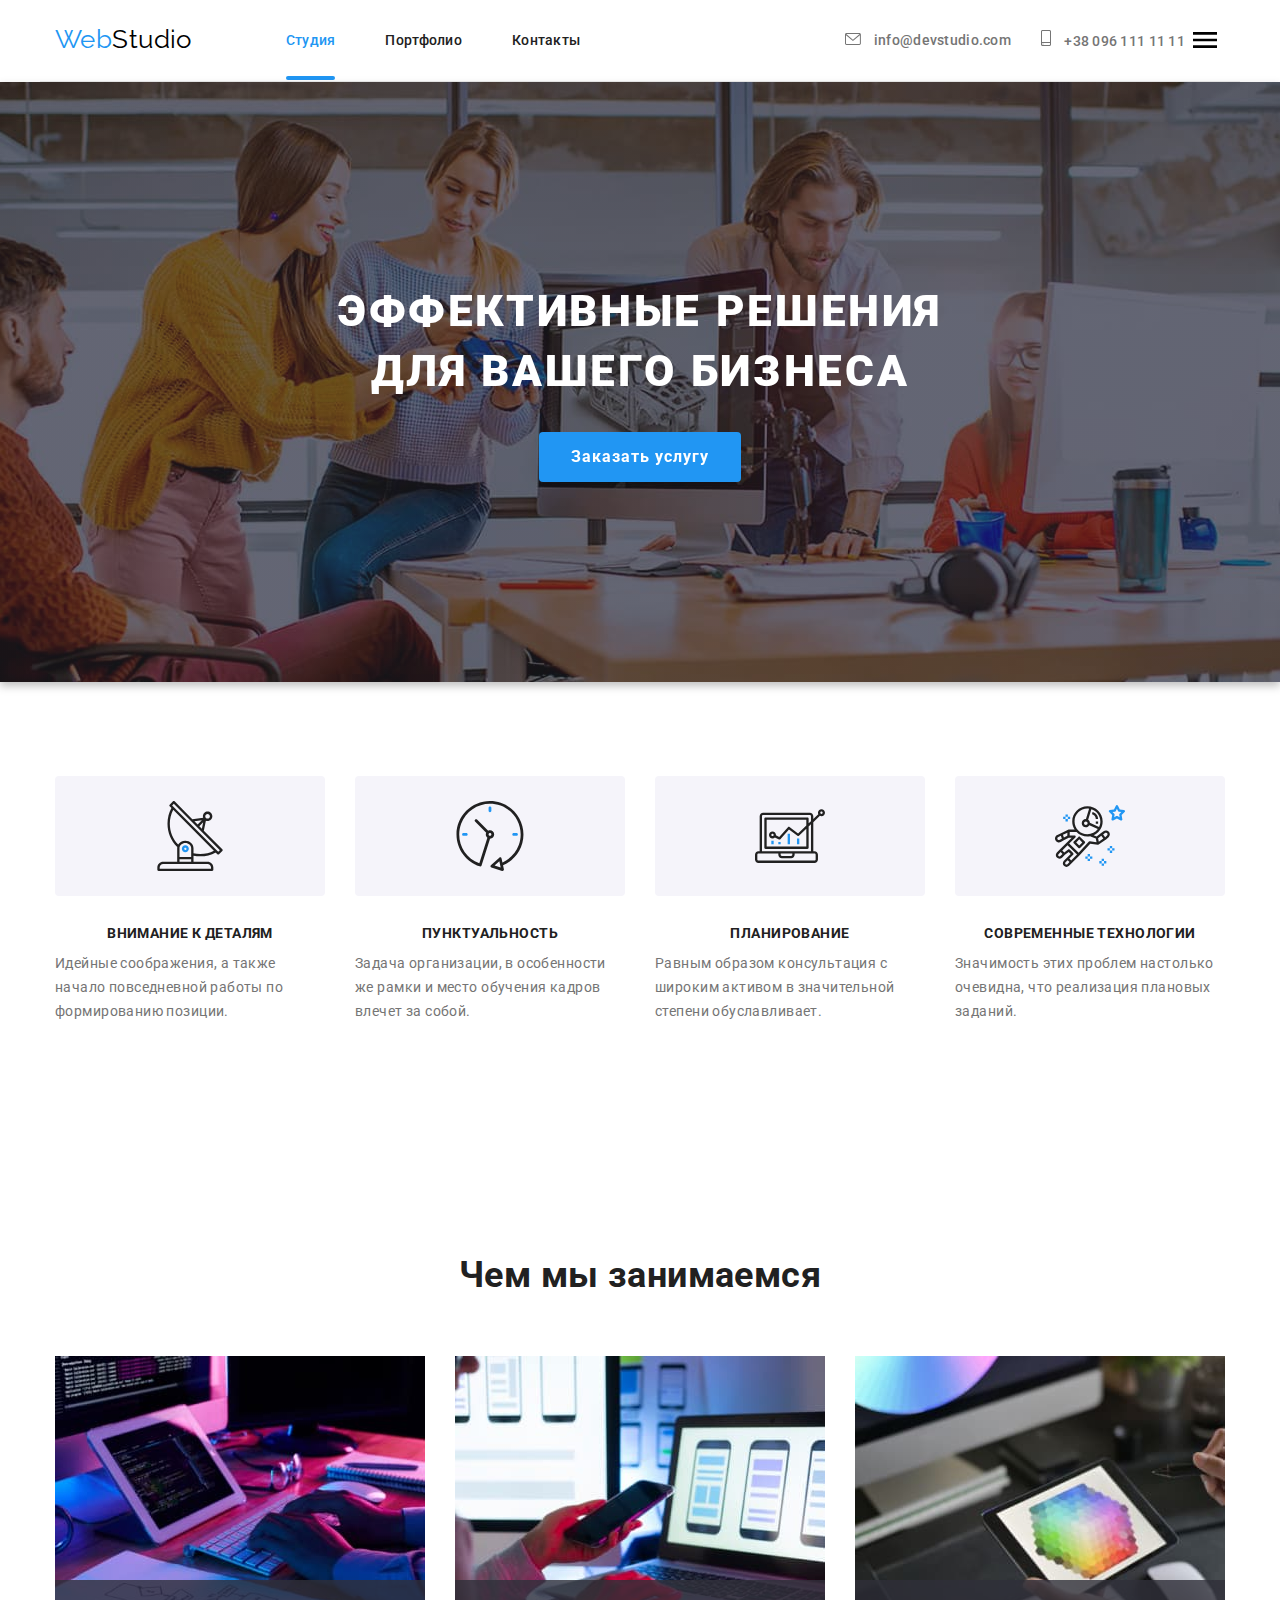
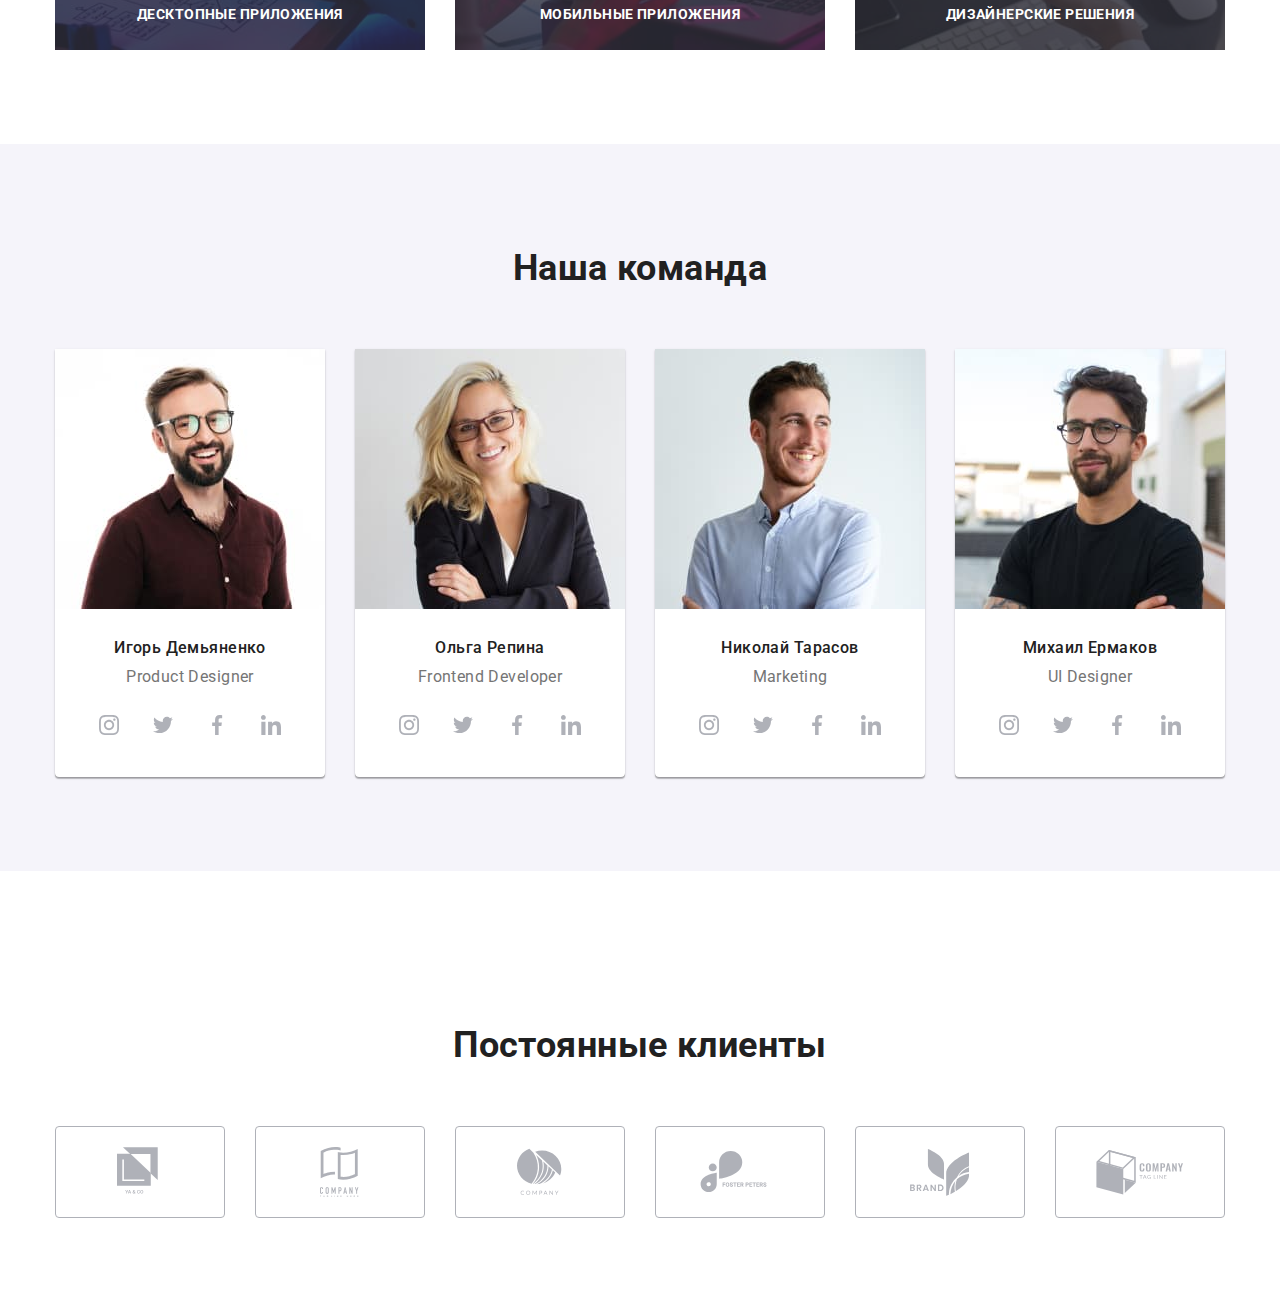
==== commit 28fc1eb1: "add js mobile" ====
--- a/index.html
+++ b/index.html
@@ -58,35 +58,49 @@
             >
           </li>
         </ul>
+
+        <button class="mob-menu-btn" data-menu-button>
+          <svg class="mob-menu-svg">
+            <use class="mob-menu-icon" href="./images/icons.svg#mobile-menu"></use>
+            <use class="mob-menu-close" href="./images/icons.svg#mobile-close"></use>
+          </svg>
+        </button>
       </div>
-      <button class="mob-menu-btn">
-        <svg class="mob-menu-svg">
-          <use class="mob-menu-icon" href="./images/icons.svg#mobile-menu"></use>
-          <use class="mob-menu-close" href="./images/icons.svg#mobile-close"></use>
-        </svg>
-      </button>
     </header>
-    <div class="mobile-menu-wrap">
+    <div class="mobile-menu-wrap" data-menu>
       <ul class="mobile-menu">
-        <li class="menu__item menu__item--margin">
-          <a class="menu__link current" href="./index.html">Студия</a>
-        </li>
-
-        <li class="menu__item menu__item--margin">
-          <a class="menu__link" href="./portfolio.html">Портфолио</a>
-        </li>
-
-        <li class="menu__item menu__item--margin">
-          <a class="menu__link" href="">Контакты</a>
+        <li class="mobile-menu__item">
+          <a class="mobile-menu__link current" href="./index.html">Студия</a>
+        </li>
+
+        <li class="mobile-menu__item">
+          <a class="mobile-menu__link" href="./portfolio.html">Портфолио</a>
+        </li>
+
+        <li class="mobile-menu__item">
+          <a class="mobile-menu__link" href="">Контакты</a>
         </li>
       </ul>
       <ul class="mobile-contacts">
-        <li class="header-contacts__item">
-          <a class="header-contacts__link" href="mailto:info@devstudio.com"> info@devstudio.com</a>
-        </li>
-
-        <li class="header-contacts__item">
-          <a class="header-contacts__link header-contacts__link--margin" href="tel:+380961111111"> +38 096 111 11 11</a>
+        <li class="mobile-contacts__item">
+          <a class="mobile-contacts__link mobile-contacts__link--blue" href="tel:+380961111111"> +38 096 111 11 11</a>
+        </li>
+        <li class="mobile-contacts__item">
+          <a class="mobile-contacts__link" href="mailto:info@devstudio.com"> info@devstudio.com</a>
+        </li>
+      </ul>
+      <ul class="mobile-socials">
+        <li class="mobile-socials__item">
+          <a class="mobile-socials__link" href="" target="_blank" rel="noopener noreferrer">Instagram</a>
+        </li>
+        <li class="mobile-socials__item">
+          <a class="mobile-socials__link" href="" target="_blank" rel="noopener noreferrer">Twitter</a>
+        </li>
+        <li class="mobile-socials__item">
+          <a class="mobile-socials__link" href="" target="_blank" rel="noopener noreferrer">Facebook</a>
+        </li>
+        <li class="mobile-socials__item">
+          <a class="mobile-socials__link" href="" target="_blank" rel="noopener noreferrer">LinkedIn</a>
         </li>
       </ul>
     </div>
@@ -530,6 +544,7 @@
         </form>
       </div>
     </div> -->
+    <script src="./js/mobile-menu.js"></script>
     <script src="./js/modal.js"></script>
   </body>
 </html>
--- a/css/styles.min.css
+++ b/css/styles.min.css
@@ -1,2 +1,2 @@
-:root{--main-text-color: #757575;--accent-color: #2196f3;--title-color: #212121;--bg-color: #ffffff;--dark-bg-color: #2f303a;--grid-item: 3}html{box-sizing:border-box}*,*::before,*::after{box-sizing:inherit}body{font-family:'Roboto', sans-serif;font-style:normal;letter-spacing:.03em;font-weight:400;font-size:14px;background-color:var(--bg-color);color:var(--main-text-color)}ul{list-style:none;margin:0;padding:0}a{text-decoration:none}h1,h2,h3,p{margin:0;padding:0}img{display:block;width:100%;height:auto}.visually-hidden{position:absolute !important;clip:rect(1px 1px 1px 1px);clip:rect(1px, 1px, 1px, 1px);padding:0 !important;border:0 !important;height:1px !important;width:1px !important;overflow:hidden}.container{width:100%;padding-left:15px;padding-right:15px;margin-left:auto;margin-right:auto}@media screen and (min-width: 480px){.container{max-width:480px}}@media screen and (min-width: 768px){.container{max-width:768px}}@media screen and (min-width: 1200px){.container{max-width:1200px}}.logo{display:inline-block;margin-right:94px;padding-top:24px;padding-bottom:26px}.logo__span--accent{font-family:Raleway;font-size:26px;line-height:1.19;color:var(--accent-color)}.logo__span--black{padding-top:24px;padding-bottom:26px;font-family:Raleway;font-size:26px;line-height:1.19;color:#000}.logo__span--white{font-family:Raleway;font-size:26px;line-height:1.19;color:#ffffff}.logo--footer{display:inline-block;margin-bottom:20px}.menu{display:flex}@media screen and (max-width: 767.98px){.menu{display:none}}.menu__item--margin+.menu__item--margin{margin-left:50px}.menu__link{padding-top:32px;padding-bottom:32px;padding-left:0;font-weight:500;line-height:1.14;letter-spacing:0.02em;color:#212121;transition:color 250ms cubic-bezier(0.4, 0, 0.2, 1)}.menu__link--current{position:relative;color:var(--accent-color);transition:color 250ms cubic-bezier(0.4, 0, 0.2, 1)}.menu__link:hover,.menu__link:focus{color:var(--accent-color)}.menu__link--current::after{content:'';display:block;position:absolute;left:0;bottom:0;width:100%;height:4px;background:var(--accent-color);border-radius:2px}.section-title{margin-bottom:50px;font-weight:700;font-size:28px;line-height:1.17;text-align:center;color:var(--title-color)}@media screen and (min-width: 1200px){.section-title{font-size:36px;line-height:1.7}}.button-group{display:flex;justify-content:center;margin-bottom:50px}.button-group__item{justify-content:center;padding:6px 22px;height:38px;font-weight:500;font-size:16px;line-height:1.62;text-align:center;box-shadow:none;border:none;cursor:pointer;background-color:#f5f4fa;border-radius:4px;margin-left:8px;transition-property:background-color;transition-duration:250ms;transition-timing-function:cubic-bezier(0.4, 0, 0.2, 1)}.button-group__item:focus,.button-group__item:hover,.button-group__item.current,.button-group__item:active{outline:none;border:none;background-color:var(--accent-color);color:#ffffff;box-shadow:0px 3px 1px rgba(0,0,0,0.1),0px 1px 2px rgba(0,0,0,0.08),0px 2px 2px rgba(0,0,0,0.12);transition:background-color 250ms cubic-bezier(0.4, 0, 0.2, 1)}.form-subscribe__button{display:flex;justify-content:center;align-items:center;padding:10px 20px;width:200px;height:50px;margin-left:12px;font-weight:700;font-size:16px;line-height:1.875;text-align:center;color:var(--bg-color);background:var(--accent-color);box-shadow:0px 4px 4px 0px rgba(0,0,0,0.15);border:none;border-radius:4px;cursor:pointer;transition:background-color 250ms cubic-bezier(0.4, 0, 0.2, 1),color 250ms cubic-bezier(0.4, 0, 0.2, 1),box-shadow 250ms cubic-bezier(0.4, 0, 0.2, 1)}.social-list{display:inline-flex}.social-list__item+.social-list__item{margin-left:10px}.social-list__link{display:flex;align-items:center;justify-content:center;border-radius:50%;width:44px;height:44px;outline:none;background-color:#fff;transition-duration:250ms;transition-timing-function:cubic-bezier(0.4, 0, 0.2, 1)}.social-list__link:hover,.social-list__link:focus{fill:var(--bg-color);background-color:var(--accent-color)}.social-list__icon{width:20px;height:20px;fill:#afb1b8;transition-duration:250ms;transition-timing-function:cubic-bezier(0.4, 0, 0.2, 1)}.social-list__item:hover .social-list__icon,.social-list__item:focus .social-list__icon{fill:var(--bg-color);background-color:var(--accent-color)}.social-list__icon--footer{width:20px;height:20px;fill:var(--bg-color)}.social-list__link--footer{display:flex;align-items:center;justify-content:center;border-radius:50%;width:44px;height:44px;background-color:rgba(255,255,255,0.1);transition:background-color 250ms cubic-bezier(0.4, 0, 0.2, 1)}.social-list__link--footer:hover,.social-list__link--footer:focus{outline:none;background-color:var(--accent-color);transition:background-color 250ms cubic-bezier(0.4, 0, 0.2, 1)}.backdrop.is-hidden{visibility:hidden;opacity:0;pointer-events:none}.backdrop{position:fixed;z-index:120;top:0;left:0;width:100%;height:100%;background-color:rgba(0,0,0,0.5);opacity:1;visibility:visible;transition:opacity 250ms cubic-bezier(0.4, 0, 0.2, 1)}.is-hidden .modal{transform:translate(-50%, -50%) scale(0.3)}.modal{position:absolute;top:50%;left:50%;transform:translate(-50%, -50%) scale(1);width:100%;max-width:528px;min-height:581px;box-shadow:0px 1px 3px rgba(0,0,0,0.12),0px 1px 1px rgba(0,0,0,0.14),0px 2px 1px rgba(0,0,0,0.2);border-radius:4px;background-color:var(--bg-color);transition:transform 250ms cubic-bezier(0.4, 0, 0.2, 1)}.modal__close-button{position:absolute;top:8px;right:8px;padding:5px;cursor:pointer;width:30px;height:30px;border-radius:50%;border:1px solid rgba(0,0,0,0.1);background-color:#fff;outline:none}.modal__close-button:hover .modal__close-icon,.modal__close-button:focus .modal__close-icon{fill:var(--accent-color);transition:fill 250ms cubic-bezier(0.4, 0, 0.2, 1)}.form{width:100%;padding:40px}.form__banner{display:flex;align-items:center;margin-bottom:12px;font-weight:700;font-size:20px;line-height:1.15;text-align:center;color:var(--title-color)}.form__field{position:relative;display:flex;flex-direction:column;margin-bottom:10px}.form__label{margin-bottom:4px;font-size:12px;line-height:1.167;letter-spacing:0.01em}.form__input{padding:0;padding-left:30px;width:100%;height:40px;border:1px solid rgba(33,33,33,0.2);border-radius:4px;cursor:pointer;outline:none;transition:border 250ms cubic-bezier(0.4, 0, 0.2, 1)}.form__input:hover,.form__input:focus{border:1px solid var(--accent-color);outline-color:var(--accent-color)}.form__icon{position:absolute;left:12px;top:68%;transform:translateY(-50%);width:18px;height:18px;cursor:pointer;fill:var(--title-color);transition:fill 250ms cubic-bezier(0.4, 0, 0.2, 1)}.form__input:hover+.form__icon,.form__input:focus+.form__icon{fill:var(--accent-color)}.form__textarea{display:flex;flex-direction:column}.form__textarea-field{padding-top:12px;padding-right:16px;padding-bottom:12px;padding-left:16px;height:120px;border:1px solid rgba(33,33,33,0.2);border-radius:4px;cursor:pointer;outline:none;resize:none;transition:border 250ms cubic-bezier(0.4, 0, 0.2, 1)}.form__textarea-field:hover,.form__textarea-field:focus{border-color:var(--accent-color)}.form__textarea-field::placeholder{font-size:12px;line-height:1.167;letter-spacing:0.01em;color:rgba(117,117,117,0.5)}.form__comment{font-size:12px;line-height:1.167;letter-spacing:0.01em}.form__policy{display:flex;align-items:center;margin-top:20px;margin-bottom:30px}.form__policy-label{margin-left:27px;line-height:1.71}.form__policy-input{position:absolute;clip:rect(0 0 0 0);padding:0;border:0;height:1px;width:1px;overflow:hidden}.form__policy-icon{position:absolute;top:76%;left:50px;width:16px;height:16px;background-color:inherit;border:1px solid #000;border-radius:4px}.form__policy-input:checked+.form__policy-icon{background-image:url(../images/check.svg);background-size:contain;border:var(--accent-color);background-color:var(--accent-color)}.form__checkbox-link{line-height:1.71;text-decoration-line:underline;color:var(--accent-color)}.form__button-submit{display:flex;align-items:center;justify-content:center;width:200px;height:50px;margin-right:auto;margin-left:auto;font-weight:700;font-size:16px;line-height:1.87;text-align:center;letter-spacing:0.06em;color:var(--bg-color);background:var(--accent-color);box-shadow:0px 4px 4px rgba(0,0,0,0.15);border-radius:4px;border:none;cursor:pointer}.mobile-menu-wrap{position:fixed;top:0;left:0;width:100%;max-width:480px;height:100vh;z-index:100}.mob-menu-btn{padding:0;width:40px;height:40px;background-color:transparent;border:none}.mob-menu-svg{width:40px;height:40px}.current{color:var(--accent-color)}.header{background-color:var(--bg-color);border-bottom:1px solid #ececec;margin-right:auto;margin-left:auto}@media screen and (min-width: 480px){.header{width:480px}}@media screen and (min-width: 768px){.header{width:768px}}@media screen and (min-width: 1200px){.header{width:1200px}}.header-container{display:flex;align-items:center;justify-content:space-between}.header-contacts{display:flex;flex-direction:column}@media screen and (max-width: 767.98px){.header-contacts{display:none}}@media screen and (min-width: 1200px){.header-contacts{display:flex;flex-direction:row;align-items:center;margin-left:auto}}@media screen and (min-width: 768px) and (max-width: 1199.98px){.header-contacts__item:not(:last-child){margin-bottom:10px}}.header-contacts__link{line-height:1.14;letter-spacing:0.02em;font-weight:500;font-size:12px;line-height:1.17;color:var(--main-text-color);transition:color 250ms cubic-bezier(0.4, 0, 0.2, 1)}.header-contacts__link:hover,.header-contacts__link:focus{color:var(--accent-color)}@media screen and (min-width: 1199.98px){.header-contacts__link{padding-top:32px;padding-bottom:32px;line-height:1.14;letter-spacing:0.02em;font-weight:500;font-size:14px;color:var(--main-text-color);transition:color 250ms cubic-bezier(0.4, 0, 0.2, 1)}.header-contacts__link--margin{margin-left:30px}.header-contacts__link:hover,.header-contacts__link:focus{color:var(--accent-color)}}.header-contacts__icon{margin-right:10px;fill:currentColor}.navigation{display:flex;align-items:center;justify-content:center}.section{padding-top:94px;padding-bottom:94px}.slogan{display:block;max-width:1600px;margin-left:auto;margin-right:auto;text-align:center;padding-top:118px;padding-bottom:118px;filter:drop-shadow(0px 4px 4px rgba(0,0,0,0.25));background-color:var(--dark-bg-color);background-image:linear-gradient(to right, rgba(47,48,58,0.4), rgba(47,48,58,0.4)),url(../images/hero.jpg);background-repeat:no-repeat;background-position:center;background-size:cover}@media screen and (min-width: 1200px){.slogan{padding-top:200px;padding-bottom:200px;height:600px}}.slogan__title{width:100%;margin-left:auto;margin-right:auto;margin-bottom:30px;font-weight:900;font-size:26px;line-height:1.61;text-align:center;letter-spacing:0.06em;text-transform:uppercase;color:#ffffff}@media screen and (min-width: 768px){.slogan__title{width:360px}}@media screen and (min-width: 1200px){.slogan__title{width:696px;font-size:44px;line-height:1.36}}.slogan__button{display:inline-block;border-radius:4px;min-width:200px;padding:10px 32px;font-family:inherit;border:none;cursor:pointer;font-weight:700;font-size:16px;line-height:1.87;letter-spacing:0.06em;color:var(--bg-color);background-color:var(--accent-color);box-shadow:0px 4px 4px rgba(0,0,0,0.15)}.slogan__button:focus,.slogan__button:hover{background-color:#1a86df;box-shadow:0px 8px 8px rgba(0,0,0,0.15)}.slogan__button:focus:active,.slogan__button:hover:active{top:2em;left:2em;background-color:#197ed1;box-shadow:0px 4px 4 px rgba(0,0,0,0.15) inset}@media screen and (min-width: 768px){.privilege-list{display:flex;flex-wrap:wrap;margin-left:-30px}}@media screen and (min-width: 1200px){.privilege-list{display:flex;flex-wrap:wrap;margin-left:-30px}}.privilege-list__item{flex-basis:100%;display:inline-block;justify-content:center;align-items:center;max-width:450px;height:226px;margin-bottom:30px;border-radius:4px;background-repeat:no-repeat;background-position:center}@media screen and (min-width: 768px){.privilege-list__item{flex-basis:calc((100% - 30px * 2) / 2);margin-left:30px;max-width:354px;height:251px}}@media screen and (min-width: 1200px){.privilege-list__item{flex-basis:calc((100% - 30px * 4) / 4);margin-left:30px;max-width:270px;height:251px}}.privilege-list__icons{display:flex;justify-content:center;align-items:center;height:120px;margin-bottom:30px;border-radius:4px;background-color:#f5f4fa}.privilege-list__subtitle{margin-bottom:10px;text-align:center;font-weight:700;font-size:14px;line-height:1.14;text-transform:uppercase;color:var(--title-color)}.privilege-list__text{line-height:1.71}.working{display:none}@media screen and (min-width: 1200px){.working{display:block}}.working__list{display:flex;flex-wrap:wrap;margin-left:-30px}.working__item{margin-left:30px;flex-basis:calc((100% - 30px * 3) / 3)}.working-overlay{position:relative}.working-overlay__box{position:absolute;top:224px;display:inline-flex;justify-content:center;align-items:center;width:370px;height:70px;background-color:rgba(47,48,58,0.8)}.working-overlay__text{font-weight:700;line-height:1.14;text-align:center;text-transform:uppercase;color:var(--bg-color)}.team-section{background-color:#f5f4fa;text-align:center;margin-bottom:50px}.team-section__list{display:flex;flex-wrap:wrap;justify-content:center;margin-left:-30px;margin-top:-30px}@media screen and (min-width: 768px){.team-section__list{margin-left:-30px}}.team-section__item{overflow:hidden;margin-left:30px;margin-top:30px;flex-basis:calc((100% - 30px * 1) / 1);max-width:450px;background-color:grey;box-shadow:0px 1px 3px rgba(0,0,0,0.12),0px 1px 1px rgba(0,0,0,0.14),0px 2px 1px rgba(0,0,0,0.2);border-radius:0px 0px 4px 4px}@media screen and (min-width: 768px){.team-section__item{flex-basis:calc((100% - 30px * 2) / 2)}}@media screen and (min-width: 1200px){.team-section__item{flex-basis:calc((100% - 30px * 4) / 4)}}@media screen and (min-width: 768px) and (max-width: 1200px){.team-section__list{justify-content:center}}.team-description{padding:30px 15px;background-color:var(--bg-color)}.team-description__name{margin-bottom:10px;cursor:pointer;font-weight:500;font-size:16px;line-height:1.18;color:var(--title-color)}.team-description__position{margin-bottom:16px;font-size:16px;line-height:1.18;color:var(--main-text-color)}.clients-list{display:flex;flex-wrap:wrap;margin-left:-30px;margin-top:-30px}.clients-list__item{display:flex;flex-basis:calc((100% - 2 * 30px) / 2);margin-left:30px;margin-top:30px}@media screen and (min-width: 768px){.clients-list__item{flex-basis:calc((100% - 3 * 30px) / 3)}}@media screen and (min-width: 1200px){.clients-list__item{flex-basis:calc((100% - 6 * 30px) / 6)}}.clients-list__link{display:flex;justify-content:center;align-items:center;width:100%;min-height:92px;border:1px solid #afb1b8;border-radius:4px;fill:#afb1b8}.clients-list__link:hover .clients-list__icon,.clients-list__link:focus .clients-list__icon{fill:var(--accent-color);transition:fill 250ms cubic-bezier(0.4, 0, 0.2, 1)}.clients-list__link:hover,.clients-list__link:focus{border:1px solid var(--accent-color)}.portfolio-cards{display:flex;flex-wrap:wrap;margin-left:-30px;margin-top:-30px}.portfolio-cards__item{flex-basis:calc((100% - 30px * var(--grid-item)) / var(--grid-item));margin-left:30px;margin-top:30px}.portfolio-cards__item:hover,.portfolio-cards__item:focus{box-shadow:0px 4px 4px 0px rgba(0,0,0,0.25)}.card__thumb{position:relative;overflow:hidden;outline:none}.project-overlay{display:flex;position:absolute;top:0px;left:0px;width:100%;height:100%;border-radius:4px;background-color:rgba(33,150,243,0.9);transform:translateY(101%);transition:background-color 250ms cubic-bezier(0.4, 0, 0.2, 1),transform 250ms cubic-bezier(0.4, 0, 0.2, 1)}.portfolio-cards__link:hover .project-overlay,.portfolio-cards__link:focus .project-overlay{transform:translateY(0%);background-color:rgba(33,150,243,0.9)}.project-overlay__text{padding:63px 24px;font-size:18px;line-height:1.56;color:#ffffff}.card-div{padding:20px 24px;border:1px solid #eeeeee;border-top:none}.card-div__name{font-size:18px;line-height:2;letter-spacing:0.06em;color:var(--title-color);margin-bottom:4px}.card-div__text{font-size:16px;line-height:1.87;color:var(--main-text-color)}.footer{padding-top:60px;padding-bottom:60px;background-color:var(--dark-bg-color)}.main-footer{display:flex;align-items:baseline;justify-content:space-between}.wrapper-address__contacts{display:inline-block;font-style:normal;line-height:1.71;color:rgba(255,255,255,0.6);margin-bottom:10px}.wrapper-address__contacts--white{color:#ffffff}.wrapper-join{margin-left:70px}.wrapper-join__title{margin-bottom:20px;font-size:14px;font-weight:700;line-height:1.42;text-transform:uppercase;color:var(--bg-color)}.wrapper-subscribe{margin:0}.form-subscribe{position:relative}.form-subscribe__text{margin-bottom:20px;font-weight:700;line-height:16px;text-transform:uppercase;color:var(--bg-color)}.form-div{display:flex}.form-subscribe__input{width:358px;height:50px;padding-left:16px;border:1px solid rgba(255,255,255,0.3);box-sizing:border-box;filter:drop-shadow(0px 4px 4px rgba(0,0,0,0.15));border-radius:4px;background:transparent;color:rgba(255,255,255,0.6)}.form-subscribe__icon{position:absolute;bottom:0;right:20px;transform:translateY(-50%);width:24px;height:24px;margin-left:10px;fill:var(--bg-color)}
+:root{--main-text-color: #757575;--accent-color: #2196f3;--title-color: #212121;--bg-color: #ffffff;--dark-bg-color: #2f303a;--grid-item: 3}html{box-sizing:border-box}*,*::before,*::after{box-sizing:inherit}body{font-family:'Roboto', sans-serif;font-style:normal;letter-spacing:.03em;font-weight:400;font-size:14px;background-color:var(--bg-color);color:var(--main-text-color)}ul{list-style:none;margin:0;padding:0}a{text-decoration:none}h1,h2,h3,p{margin:0;padding:0}img{display:block;width:100%;height:auto}.visually-hidden{position:absolute !important;clip:rect(1px 1px 1px 1px);clip:rect(1px, 1px, 1px, 1px);padding:0 !important;border:0 !important;height:1px !important;width:1px !important;overflow:hidden}.container{width:100%;padding-left:15px;padding-right:15px;margin-left:auto;margin-right:auto}@media screen and (min-width: 480px){.container{max-width:480px}}@media screen and (min-width: 768px){.container{max-width:768px}}@media screen and (min-width: 1200px){.container{max-width:1200px}}.logo{display:inline-block;margin-right:94px;padding-top:24px;padding-bottom:26px}.logo__span--accent{font-family:Raleway;font-size:26px;line-height:1.19;color:var(--accent-color)}.logo__span--black{padding-top:24px;padding-bottom:26px;font-family:Raleway;font-size:26px;line-height:1.19;color:#000}.logo__span--white{font-family:Raleway;font-size:26px;line-height:1.19;color:#ffffff}.logo--footer{display:inline-block;margin-bottom:20px}.menu{display:flex}@media screen and (max-width: 767.98px){.menu{display:none}}.menu__item--margin+.menu__item--margin{margin-left:50px}.menu__link{padding-top:32px;padding-bottom:32px;padding-left:0;font-weight:500;line-height:1.14;letter-spacing:0.02em;color:#212121;transition:color 250ms cubic-bezier(0.4, 0, 0.2, 1)}.menu__link--current{position:relative;color:var(--accent-color);transition:color 250ms cubic-bezier(0.4, 0, 0.2, 1)}.menu__link:hover,.menu__link:focus{color:var(--accent-color)}.menu__link--current::after{content:'';display:block;position:absolute;left:0;bottom:0;width:100%;height:4px;background:var(--accent-color);border-radius:2px}.section-title{margin-bottom:50px;font-weight:700;font-size:28px;line-height:1.17;text-align:center;color:var(--title-color)}@media screen and (min-width: 1200px){.section-title{font-size:36px;line-height:1.7}}.button-group{display:flex;justify-content:center;margin-bottom:50px}.button-group__item{justify-content:center;padding:6px 22px;height:38px;font-weight:500;font-size:16px;line-height:1.62;text-align:center;box-shadow:none;border:none;cursor:pointer;background-color:#f5f4fa;border-radius:4px;margin-left:8px;transition-property:background-color;transition-duration:250ms;transition-timing-function:cubic-bezier(0.4, 0, 0.2, 1)}.button-group__item:focus,.button-group__item:hover,.button-group__item.current,.button-group__item:active{outline:none;border:none;background-color:var(--accent-color);color:#ffffff;box-shadow:0px 3px 1px rgba(0,0,0,0.1),0px 1px 2px rgba(0,0,0,0.08),0px 2px 2px rgba(0,0,0,0.12);transition:background-color 250ms cubic-bezier(0.4, 0, 0.2, 1)}.form-subscribe__button{display:flex;justify-content:center;align-items:center;padding:10px 20px;width:200px;height:50px;margin-left:12px;font-weight:700;font-size:16px;line-height:1.875;text-align:center;color:var(--bg-color);background:var(--accent-color);box-shadow:0px 4px 4px 0px rgba(0,0,0,0.15);border:none;border-radius:4px;cursor:pointer;transition:background-color 250ms cubic-bezier(0.4, 0, 0.2, 1),color 250ms cubic-bezier(0.4, 0, 0.2, 1),box-shadow 250ms cubic-bezier(0.4, 0, 0.2, 1)}.social-list{display:inline-flex}.social-list__item+.social-list__item{margin-left:10px}.social-list__link{display:flex;align-items:center;justify-content:center;border-radius:50%;width:44px;height:44px;outline:none;background-color:#fff;transition-duration:250ms;transition-timing-function:cubic-bezier(0.4, 0, 0.2, 1)}.social-list__link:hover,.social-list__link:focus{fill:var(--bg-color);background-color:var(--accent-color)}.social-list__icon{width:20px;height:20px;fill:#afb1b8;transition-duration:250ms;transition-timing-function:cubic-bezier(0.4, 0, 0.2, 1)}.social-list__item:hover .social-list__icon,.social-list__item:focus .social-list__icon{fill:var(--bg-color);background-color:var(--accent-color)}.social-list__icon--footer{width:20px;height:20px;fill:var(--bg-color)}.social-list__link--footer{display:flex;align-items:center;justify-content:center;border-radius:50%;width:44px;height:44px;background-color:rgba(255,255,255,0.1);transition:background-color 250ms cubic-bezier(0.4, 0, 0.2, 1)}.social-list__link--footer:hover,.social-list__link--footer:focus{outline:none;background-color:var(--accent-color);transition:background-color 250ms cubic-bezier(0.4, 0, 0.2, 1)}.backdrop.is-hidden{visibility:hidden;opacity:0;pointer-events:none}.backdrop{position:fixed;z-index:120;top:0;left:0;width:100%;height:100%;background-color:rgba(0,0,0,0.5);opacity:1;visibility:visible;transition:opacity 250ms cubic-bezier(0.4, 0, 0.2, 1)}.is-hidden .modal{transform:translate(-50%, -50%) scale(0.3)}.modal{position:absolute;top:50%;left:50%;transform:translate(-50%, -50%) scale(1);width:100%;max-width:528px;min-height:581px;box-shadow:0px 1px 3px rgba(0,0,0,0.12),0px 1px 1px rgba(0,0,0,0.14),0px 2px 1px rgba(0,0,0,0.2);border-radius:4px;background-color:var(--bg-color);transition:transform 250ms cubic-bezier(0.4, 0, 0.2, 1)}.modal__close-button{position:absolute;top:8px;right:8px;padding:5px;cursor:pointer;width:30px;height:30px;border-radius:50%;border:1px solid rgba(0,0,0,0.1);background-color:#fff;outline:none}.modal__close-button:hover .modal__close-icon,.modal__close-button:focus .modal__close-icon{fill:var(--accent-color);transition:fill 250ms cubic-bezier(0.4, 0, 0.2, 1)}.form{width:100%;padding:40px}.form__banner{display:flex;align-items:center;margin-bottom:12px;font-weight:700;font-size:20px;line-height:1.15;text-align:center;color:var(--title-color)}.form__field{position:relative;display:flex;flex-direction:column;margin-bottom:10px}.form__label{margin-bottom:4px;font-size:12px;line-height:1.167;letter-spacing:0.01em}.form__input{padding:0;padding-left:30px;width:100%;height:40px;border:1px solid rgba(33,33,33,0.2);border-radius:4px;cursor:pointer;outline:none;transition:border 250ms cubic-bezier(0.4, 0, 0.2, 1)}.form__input:hover,.form__input:focus{border:1px solid var(--accent-color);outline-color:var(--accent-color)}.form__icon{position:absolute;left:12px;top:68%;transform:translateY(-50%);width:18px;height:18px;cursor:pointer;fill:var(--title-color);transition:fill 250ms cubic-bezier(0.4, 0, 0.2, 1)}.form__input:hover+.form__icon,.form__input:focus+.form__icon{fill:var(--accent-color)}.form__textarea{display:flex;flex-direction:column}.form__textarea-field{padding-top:12px;padding-right:16px;padding-bottom:12px;padding-left:16px;height:120px;border:1px solid rgba(33,33,33,0.2);border-radius:4px;cursor:pointer;outline:none;resize:none;transition:border 250ms cubic-bezier(0.4, 0, 0.2, 1)}.form__textarea-field:hover,.form__textarea-field:focus{border-color:var(--accent-color)}.form__textarea-field::placeholder{font-size:12px;line-height:1.167;letter-spacing:0.01em;color:rgba(117,117,117,0.5)}.form__comment{font-size:12px;line-height:1.167;letter-spacing:0.01em}.form__policy{display:flex;align-items:center;margin-top:20px;margin-bottom:30px}.form__policy-label{margin-left:27px;line-height:1.71}.form__policy-input{position:absolute;clip:rect(0 0 0 0);padding:0;border:0;height:1px;width:1px;overflow:hidden}.form__policy-icon{position:absolute;top:76%;left:50px;width:16px;height:16px;background-color:inherit;border:1px solid #000;border-radius:4px}.form__policy-input:checked+.form__policy-icon{background-image:url(../images/check.svg);background-size:contain;border:var(--accent-color);background-color:var(--accent-color)}.form__checkbox-link{line-height:1.71;text-decoration-line:underline;color:var(--accent-color)}.form__button-submit{display:flex;align-items:center;justify-content:center;width:200px;height:50px;margin-right:auto;margin-left:auto;font-weight:700;font-size:16px;line-height:1.87;text-align:center;letter-spacing:0.06em;color:var(--bg-color);background:var(--accent-color);box-shadow:0px 4px 4px rgba(0,0,0,0.15);border-radius:4px;border:none;cursor:pointer}.mobile-menu-wrap{position:fixed;display:flex;flex-direction:column;justify-content:space-between;padding-top:50px;padding-right:40px;padding-bottom:50px;padding-left:40px;top:0;left:-100%;width:100%;height:100vh;z-index:100;background-color:#fff;transition:left 250ms}.mobile-menu-wrap.is-open{left:0}.mobile-menu{display:flex;flex-direction:column}.mobile-menu__item{margin-bottom:35px}.mobile-menu__link{font-weight:500;font-size:40px;line-height:1.175;letter-spacing:0.02em;color:#212121}.mobile-contacts{display:flex;flex-direction:column}.mobile-contacts__item:not(:last-child){margin-bottom:32px}.mobile-contacts__link{font-weight:500;font-size:24px;line-height:1.167;letter-spacing:0.02em;color:var(--main-text-color)}.mobile-contacts__link--blue{font-size:34px;line-height:1.176;letter-spacing:0.02em;color:var(--accent-color)}.mobile-socials{display:inline-flex;align-items:center}.mobile-socials__item:not(:last-child)::after{content:'';width:22px;border:1px solid rgba(33,33,33,0.2);transform:rotate(90deg);margin-right:10px;margin-left:10px}.mobile-socials__link{font-weight:500;font-size:18px;line-height:1.22;letter-spacing:0.02em;color:var(--accent-color)}.mob-menu-btn{position:relative;z-index:110;padding:0;width:40px;height:40px;background-color:transparent;border:none}.mob-menu-svg{width:40px;height:40px}.mob-menu-close{display:none}.is-open .mob-menu-close{display:block}.is-open .mob-menu-icon{display:none}.current{color:var(--accent-color)}.header{background-color:var(--bg-color);border-bottom:1px solid #ececec;margin-right:auto;margin-left:auto}@media screen and (min-width: 480px){.header{width:480px}}@media screen and (min-width: 768px){.header{width:768px}}@media screen and (min-width: 1200px){.header{width:1200px}}.header-container{display:flex;align-items:center;justify-content:space-between}.header-contacts{display:flex;flex-direction:column}@media screen and (max-width: 767.98px){.header-contacts{display:none}}@media screen and (min-width: 1200px){.header-contacts{display:flex;flex-direction:row;align-items:center;margin-left:auto}}@media screen and (min-width: 768px) and (max-width: 1199.98px){.header-contacts__item:not(:last-child){margin-bottom:10px}}.header-contacts__link{line-height:1.14;letter-spacing:0.02em;font-weight:500;font-size:12px;line-height:1.17;color:var(--main-text-color);transition:color 250ms cubic-bezier(0.4, 0, 0.2, 1)}.header-contacts__link:hover,.header-contacts__link:focus{color:var(--accent-color)}@media screen and (min-width: 1199.98px){.header-contacts__link{padding-top:32px;padding-bottom:32px;line-height:1.14;letter-spacing:0.02em;font-weight:500;font-size:14px;color:var(--main-text-color);transition:color 250ms cubic-bezier(0.4, 0, 0.2, 1)}.header-contacts__link--margin{margin-left:30px}.header-contacts__link:hover,.header-contacts__link:focus{color:var(--accent-color)}}.header-contacts__icon{margin-right:10px;fill:currentColor}.navigation{display:flex;align-items:center;justify-content:center}.section{padding-top:94px;padding-bottom:94px}.slogan{display:block;max-width:1600px;margin-left:auto;margin-right:auto;text-align:center;padding-top:118px;padding-bottom:118px;filter:drop-shadow(0px 4px 4px rgba(0,0,0,0.25));background-color:var(--dark-bg-color);background-image:linear-gradient(to right, rgba(47,48,58,0.4), rgba(47,48,58,0.4)),url(../images/hero.jpg);background-repeat:no-repeat;background-position:center;background-size:cover}@media screen and (min-width: 1200px){.slogan{padding-top:200px;padding-bottom:200px;height:600px}}.slogan__title{width:100%;margin-left:auto;margin-right:auto;margin-bottom:30px;font-weight:900;font-size:26px;line-height:1.61;text-align:center;letter-spacing:0.06em;text-transform:uppercase;color:#ffffff}@media screen and (min-width: 768px){.slogan__title{width:360px}}@media screen and (min-width: 1200px){.slogan__title{width:696px;font-size:44px;line-height:1.36}}.slogan__button{display:inline-block;border-radius:4px;min-width:200px;padding:10px 32px;font-family:inherit;border:none;cursor:pointer;font-weight:700;font-size:16px;line-height:1.87;letter-spacing:0.06em;color:var(--bg-color);background-color:var(--accent-color);box-shadow:0px 4px 4px rgba(0,0,0,0.15)}.slogan__button:focus,.slogan__button:hover{background-color:#1a86df;box-shadow:0px 8px 8px rgba(0,0,0,0.15)}.slogan__button:focus:active,.slogan__button:hover:active{top:2em;left:2em;background-color:#197ed1;box-shadow:0px 4px 4 px rgba(0,0,0,0.15) inset}@media screen and (min-width: 768px){.privilege-list{display:flex;flex-wrap:wrap;margin-left:-30px}}@media screen and (min-width: 1200px){.privilege-list{display:flex;flex-wrap:wrap;margin-left:-30px}}.privilege-list__item{flex-basis:100%;display:inline-block;justify-content:center;align-items:center;max-width:450px;height:226px;margin-bottom:30px;border-radius:4px;background-repeat:no-repeat;background-position:center}@media screen and (min-width: 768px){.privilege-list__item{flex-basis:calc((100% - 30px * 2) / 2);margin-left:30px;max-width:354px;height:251px}}@media screen and (min-width: 1200px){.privilege-list__item{flex-basis:calc((100% - 30px * 4) / 4);margin-left:30px;max-width:270px;height:251px}}.privilege-list__icons{display:flex;justify-content:center;align-items:center;height:120px;margin-bottom:30px;border-radius:4px;background-color:#f5f4fa}.privilege-list__subtitle{margin-bottom:10px;text-align:center;font-weight:700;font-size:14px;line-height:1.14;text-transform:uppercase;color:var(--title-color)}.privilege-list__text{line-height:1.71}.working{display:none}@media screen and (min-width: 1200px){.working{display:block}}.working__list{display:flex;flex-wrap:wrap;margin-left:-30px}.working__item{margin-left:30px;flex-basis:calc((100% - 30px * 3) / 3)}.working-overlay{position:relative}.working-overlay__box{position:absolute;top:224px;display:inline-flex;justify-content:center;align-items:center;width:370px;height:70px;background-color:rgba(47,48,58,0.8)}.working-overlay__text{font-weight:700;line-height:1.14;text-align:center;text-transform:uppercase;color:var(--bg-color)}.team-section{background-color:#f5f4fa;text-align:center;margin-bottom:50px}.team-section__list{display:flex;flex-wrap:wrap;justify-content:center;margin-left:-30px;margin-top:-30px}@media screen and (min-width: 768px){.team-section__list{margin-left:-30px}}.team-section__item{overflow:hidden;margin-left:30px;margin-top:30px;flex-basis:calc((100% - 30px * 1) / 1);max-width:450px;background-color:grey;box-shadow:0px 1px 3px rgba(0,0,0,0.12),0px 1px 1px rgba(0,0,0,0.14),0px 2px 1px rgba(0,0,0,0.2);border-radius:0px 0px 4px 4px}@media screen and (min-width: 768px){.team-section__item{flex-basis:calc((100% - 30px * 2) / 2)}}@media screen and (min-width: 1200px){.team-section__item{flex-basis:calc((100% - 30px * 4) / 4)}}@media screen and (min-width: 768px) and (max-width: 1200px){.team-section__list{justify-content:center}}.team-description{padding:30px 15px;background-color:var(--bg-color)}.team-description__name{margin-bottom:10px;cursor:pointer;font-weight:500;font-size:16px;line-height:1.18;color:var(--title-color)}.team-description__position{margin-bottom:16px;font-size:16px;line-height:1.18;color:var(--main-text-color)}.clients-list{display:flex;flex-wrap:wrap;margin-left:-30px;margin-top:-30px}.clients-list__item{display:flex;flex-basis:calc((100% - 2 * 30px) / 2);margin-left:30px;margin-top:30px}@media screen and (min-width: 768px){.clients-list__item{flex-basis:calc((100% - 3 * 30px) / 3)}}@media screen and (min-width: 1200px){.clients-list__item{flex-basis:calc((100% - 6 * 30px) / 6)}}.clients-list__link{display:flex;justify-content:center;align-items:center;width:100%;min-height:92px;border:1px solid #afb1b8;border-radius:4px;fill:#afb1b8}.clients-list__link:hover .clients-list__icon,.clients-list__link:focus .clients-list__icon{fill:var(--accent-color);transition:fill 250ms cubic-bezier(0.4, 0, 0.2, 1)}.clients-list__link:hover,.clients-list__link:focus{border:1px solid var(--accent-color)}.portfolio-cards{display:flex;flex-wrap:wrap;margin-left:-30px;margin-top:-30px}.portfolio-cards__item{flex-basis:calc((100% - 30px * var(--grid-item)) / var(--grid-item));margin-left:30px;margin-top:30px}.portfolio-cards__item:hover,.portfolio-cards__item:focus{box-shadow:0px 4px 4px 0px rgba(0,0,0,0.25)}.card__thumb{position:relative;overflow:hidden;outline:none}.project-overlay{display:flex;position:absolute;top:0px;left:0px;width:100%;height:100%;border-radius:4px;background-color:rgba(33,150,243,0.9);transform:translateY(101%);transition:background-color 250ms cubic-bezier(0.4, 0, 0.2, 1),transform 250ms cubic-bezier(0.4, 0, 0.2, 1)}.portfolio-cards__link:hover .project-overlay,.portfolio-cards__link:focus .project-overlay{transform:translateY(0%);background-color:rgba(33,150,243,0.9)}.project-overlay__text{padding:63px 24px;font-size:18px;line-height:1.56;color:#ffffff}.card-div{padding:20px 24px;border:1px solid #eeeeee;border-top:none}.card-div__name{font-size:18px;line-height:2;letter-spacing:0.06em;color:var(--title-color);margin-bottom:4px}.card-div__text{font-size:16px;line-height:1.87;color:var(--main-text-color)}.footer{padding-top:60px;padding-bottom:60px;background-color:var(--dark-bg-color)}.main-footer{display:flex;align-items:baseline;justify-content:space-between}.wrapper-address__contacts{display:inline-block;font-style:normal;line-height:1.71;color:rgba(255,255,255,0.6);margin-bottom:10px}.wrapper-address__contacts--white{color:#ffffff}.wrapper-join{margin-left:70px}.wrapper-join__title{margin-bottom:20px;font-size:14px;font-weight:700;line-height:1.42;text-transform:uppercase;color:var(--bg-color)}.wrapper-subscribe{margin:0}.form-subscribe{position:relative}.form-subscribe__text{margin-bottom:20px;font-weight:700;line-height:16px;text-transform:uppercase;color:var(--bg-color)}.form-div{display:flex}.form-subscribe__input{width:358px;height:50px;padding-left:16px;border:1px solid rgba(255,255,255,0.3);box-sizing:border-box;filter:drop-shadow(0px 4px 4px rgba(0,0,0,0.15));border-radius:4px;background:transparent;color:rgba(255,255,255,0.6)}.form-subscribe__icon{position:absolute;bottom:0;right:20px;transform:translateY(-50%);width:24px;height:24px;margin-left:10px;fill:var(--bg-color)}
 /*# sourceMappingURL=styles.min.css.map */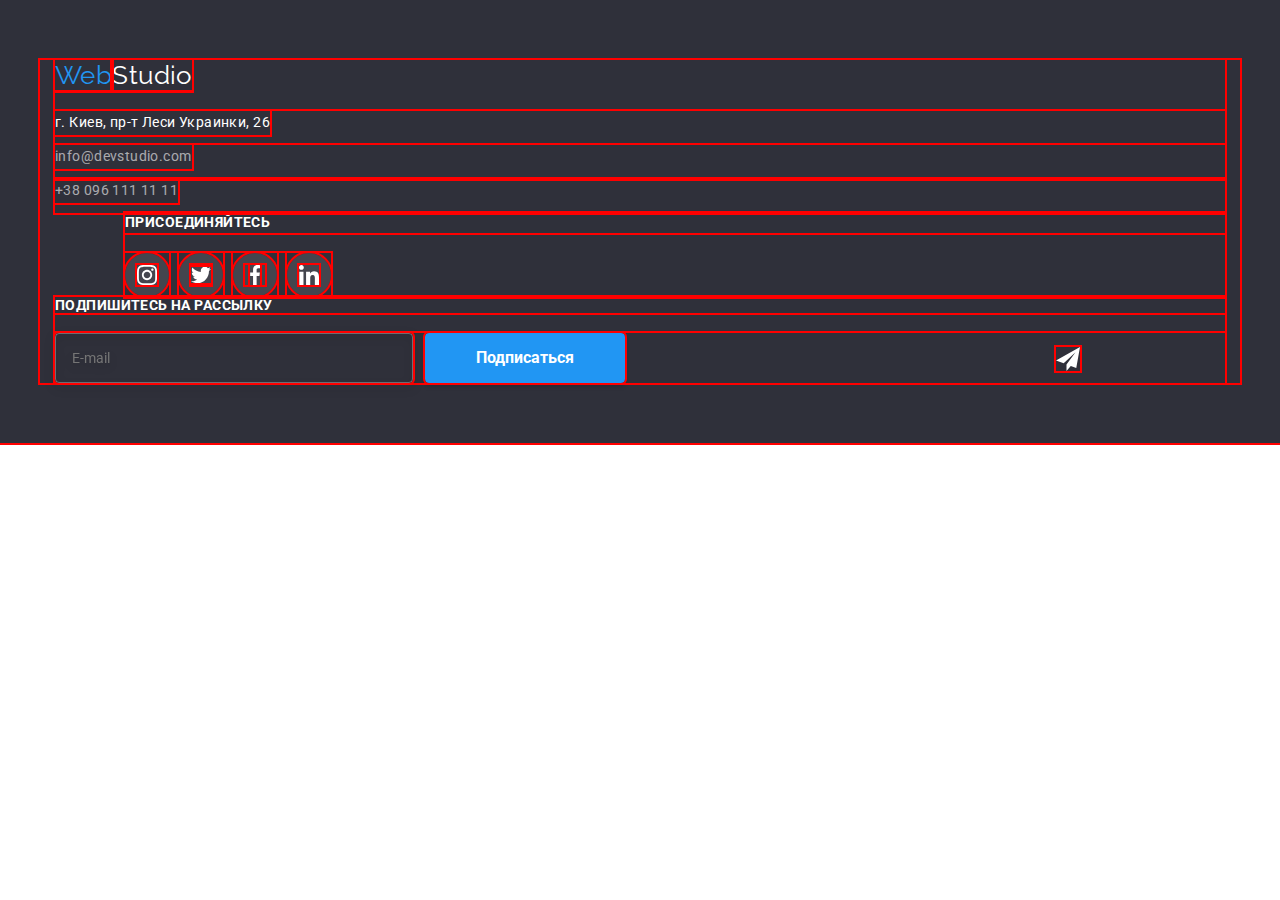
==== commit 7f5e5557: "made footer mobile" ====
--- a/index.html
+++ b/index.html
@@ -18,7 +18,7 @@
     <link rel="stylesheet" href="./css/styles.min.css" />
   </head>
   <body>
-    <header class="header">
+    <!-- <header class="header">
       <div class="container header-container">
         <nav class="navigation">
           <a class="logo" href="./index.html"
@@ -364,10 +364,10 @@
             </li>
           </ul>
         </div>
-      </section>
-
-      <!-- Clients-block  -->
-      <section class="section container">
+      </section> -->
+
+    <!-- Clients-block  -->
+    <!-- <section class="section container">
         <div>
           <h2 class="section-title">Постоянные клиенты</h2>
           <ul class="list clients-list">
@@ -416,9 +416,9 @@
           </ul>
         </div>
       </section>
-    </main>
+    </main> -->
     <!--footer-->
-    <!-- <footer class="footer">
+    <footer class="footer">
       <div class="container main-footer">
         <div class="wrapper-address">
           <a class="logo--footer" href="./index.html"
@@ -485,7 +485,7 @@
           </form>
         </div>
       </div>
-    </footer> -->
+    </footer>
 
     <!-- Modal and form -->
 
--- a/css/styles.min.css
+++ b/css/styles.min.css
@@ -1,2 +1,2 @@
-:root{--main-text-color: #757575;--accent-color: #2196f3;--title-color: #212121;--bg-color: #ffffff;--dark-bg-color: #2f303a;--grid-item: 3}html{box-sizing:border-box}*,*::before,*::after{box-sizing:inherit}body{font-family:'Roboto', sans-serif;font-style:normal;letter-spacing:.03em;font-weight:400;font-size:14px;background-color:var(--bg-color);color:var(--main-text-color)}ul{list-style:none;margin:0;padding:0}a{text-decoration:none}h1,h2,h3,p{margin:0;padding:0}img{display:block;width:100%;height:auto}.visually-hidden{position:absolute !important;clip:rect(1px 1px 1px 1px);clip:rect(1px, 1px, 1px, 1px);padding:0 !important;border:0 !important;height:1px !important;width:1px !important;overflow:hidden}.container{width:100%;padding-left:15px;padding-right:15px;margin-left:auto;margin-right:auto}@media screen and (min-width: 480px){.container{max-width:480px}}@media screen and (min-width: 768px){.container{max-width:768px}}@media screen and (min-width: 1200px){.container{max-width:1200px}}.logo{display:inline-block;margin-right:94px;padding-top:24px;padding-bottom:26px}.logo__span--accent{font-family:Raleway;font-size:26px;line-height:1.19;color:var(--accent-color)}.logo__span--black{padding-top:24px;padding-bottom:26px;font-family:Raleway;font-size:26px;line-height:1.19;color:#000}.logo__span--white{font-family:Raleway;font-size:26px;line-height:1.19;color:#ffffff}.logo--footer{display:inline-block;margin-bottom:20px}.menu{display:flex}@media screen and (max-width: 767.98px){.menu{display:none}}.menu__item--margin+.menu__item--margin{margin-left:50px}.menu__link{padding-top:32px;padding-bottom:32px;padding-left:0;font-weight:500;line-height:1.14;letter-spacing:0.02em;color:#212121;transition:color 250ms cubic-bezier(0.4, 0, 0.2, 1)}.menu__link--current{position:relative;color:var(--accent-color);transition:color 250ms cubic-bezier(0.4, 0, 0.2, 1)}.menu__link:hover,.menu__link:focus{color:var(--accent-color)}.menu__link--current::after{content:'';display:block;position:absolute;left:0;bottom:0;width:100%;height:4px;background:var(--accent-color);border-radius:2px}.section-title{margin-bottom:50px;font-weight:700;font-size:28px;line-height:1.17;text-align:center;color:var(--title-color)}@media screen and (min-width: 1200px){.section-title{font-size:36px;line-height:1.7}}.button-group{display:flex;justify-content:center;margin-bottom:50px}.button-group__item{justify-content:center;padding:6px 22px;height:38px;font-weight:500;font-size:16px;line-height:1.62;text-align:center;box-shadow:none;border:none;cursor:pointer;background-color:#f5f4fa;border-radius:4px;margin-left:8px;transition-property:background-color;transition-duration:250ms;transition-timing-function:cubic-bezier(0.4, 0, 0.2, 1)}.button-group__item:focus,.button-group__item:hover,.button-group__item.current,.button-group__item:active{outline:none;border:none;background-color:var(--accent-color);color:#ffffff;box-shadow:0px 3px 1px rgba(0,0,0,0.1),0px 1px 2px rgba(0,0,0,0.08),0px 2px 2px rgba(0,0,0,0.12);transition:background-color 250ms cubic-bezier(0.4, 0, 0.2, 1)}.form-subscribe__button{display:flex;justify-content:center;align-items:center;padding:10px 20px;width:200px;height:50px;margin-left:12px;font-weight:700;font-size:16px;line-height:1.875;text-align:center;color:var(--bg-color);background:var(--accent-color);box-shadow:0px 4px 4px 0px rgba(0,0,0,0.15);border:none;border-radius:4px;cursor:pointer;transition:background-color 250ms cubic-bezier(0.4, 0, 0.2, 1),color 250ms cubic-bezier(0.4, 0, 0.2, 1),box-shadow 250ms cubic-bezier(0.4, 0, 0.2, 1)}.social-list{display:inline-flex}.social-list__item+.social-list__item{margin-left:10px}.social-list__link{display:flex;align-items:center;justify-content:center;border-radius:50%;width:44px;height:44px;outline:none;background-color:#fff;transition-duration:250ms;transition-timing-function:cubic-bezier(0.4, 0, 0.2, 1)}.social-list__link:hover,.social-list__link:focus{fill:var(--bg-color);background-color:var(--accent-color)}.social-list__icon{width:20px;height:20px;fill:#afb1b8;transition-duration:250ms;transition-timing-function:cubic-bezier(0.4, 0, 0.2, 1)}.social-list__item:hover .social-list__icon,.social-list__item:focus .social-list__icon{fill:var(--bg-color);background-color:var(--accent-color)}.social-list__icon--footer{width:20px;height:20px;fill:var(--bg-color)}.social-list__link--footer{display:flex;align-items:center;justify-content:center;border-radius:50%;width:44px;height:44px;background-color:rgba(255,255,255,0.1);transition:background-color 250ms cubic-bezier(0.4, 0, 0.2, 1)}.social-list__link--footer:hover,.social-list__link--footer:focus{outline:none;background-color:var(--accent-color);transition:background-color 250ms cubic-bezier(0.4, 0, 0.2, 1)}.backdrop.is-hidden{visibility:hidden;opacity:0;pointer-events:none}.backdrop{position:fixed;z-index:120;top:0;left:0;width:100%;height:100%;background-color:rgba(0,0,0,0.5);opacity:1;visibility:visible;transition:opacity 250ms cubic-bezier(0.4, 0, 0.2, 1)}.is-hidden .modal{transform:translate(-50%, -50%) scale(0.3)}.modal{position:absolute;top:50%;left:50%;transform:translate(-50%, -50%) scale(1);width:100%;max-width:528px;min-height:581px;box-shadow:0px 1px 3px rgba(0,0,0,0.12),0px 1px 1px rgba(0,0,0,0.14),0px 2px 1px rgba(0,0,0,0.2);border-radius:4px;background-color:var(--bg-color);transition:transform 250ms cubic-bezier(0.4, 0, 0.2, 1)}.modal__close-button{position:absolute;top:8px;right:8px;padding:5px;cursor:pointer;width:30px;height:30px;border-radius:50%;border:1px solid rgba(0,0,0,0.1);background-color:#fff;outline:none}.modal__close-button:hover .modal__close-icon,.modal__close-button:focus .modal__close-icon{fill:var(--accent-color);transition:fill 250ms cubic-bezier(0.4, 0, 0.2, 1)}.form{width:100%;padding:40px}.form__banner{display:flex;align-items:center;margin-bottom:12px;font-weight:700;font-size:20px;line-height:1.15;text-align:center;color:var(--title-color)}.form__field{position:relative;display:flex;flex-direction:column;margin-bottom:10px}.form__label{margin-bottom:4px;font-size:12px;line-height:1.167;letter-spacing:0.01em}.form__input{padding:0;padding-left:30px;width:100%;height:40px;border:1px solid rgba(33,33,33,0.2);border-radius:4px;cursor:pointer;outline:none;transition:border 250ms cubic-bezier(0.4, 0, 0.2, 1)}.form__input:hover,.form__input:focus{border:1px solid var(--accent-color);outline-color:var(--accent-color)}.form__icon{position:absolute;left:12px;top:68%;transform:translateY(-50%);width:18px;height:18px;cursor:pointer;fill:var(--title-color);transition:fill 250ms cubic-bezier(0.4, 0, 0.2, 1)}.form__input:hover+.form__icon,.form__input:focus+.form__icon{fill:var(--accent-color)}.form__textarea{display:flex;flex-direction:column}.form__textarea-field{padding-top:12px;padding-right:16px;padding-bottom:12px;padding-left:16px;height:120px;border:1px solid rgba(33,33,33,0.2);border-radius:4px;cursor:pointer;outline:none;resize:none;transition:border 250ms cubic-bezier(0.4, 0, 0.2, 1)}.form__textarea-field:hover,.form__textarea-field:focus{border-color:var(--accent-color)}.form__textarea-field::placeholder{font-size:12px;line-height:1.167;letter-spacing:0.01em;color:rgba(117,117,117,0.5)}.form__comment{font-size:12px;line-height:1.167;letter-spacing:0.01em}.form__policy{display:flex;align-items:center;margin-top:20px;margin-bottom:30px}.form__policy-label{margin-left:27px;line-height:1.71}.form__policy-input{position:absolute;clip:rect(0 0 0 0);padding:0;border:0;height:1px;width:1px;overflow:hidden}.form__policy-icon{position:absolute;top:76%;left:50px;width:16px;height:16px;background-color:inherit;border:1px solid #000;border-radius:4px}.form__policy-input:checked+.form__policy-icon{background-image:url(../images/check.svg);background-size:contain;border:var(--accent-color);background-color:var(--accent-color)}.form__checkbox-link{line-height:1.71;text-decoration-line:underline;color:var(--accent-color)}.form__button-submit{display:flex;align-items:center;justify-content:center;width:200px;height:50px;margin-right:auto;margin-left:auto;font-weight:700;font-size:16px;line-height:1.87;text-align:center;letter-spacing:0.06em;color:var(--bg-color);background:var(--accent-color);box-shadow:0px 4px 4px rgba(0,0,0,0.15);border-radius:4px;border:none;cursor:pointer}.mobile-menu-wrap{position:fixed;display:flex;flex-direction:column;justify-content:space-between;padding-top:50px;padding-right:40px;padding-bottom:50px;padding-left:40px;top:0;left:-100%;width:100%;height:100vh;z-index:100;background-color:#fff;transition:left 250ms}.mobile-menu-wrap.is-open{left:0}.mobile-menu{display:flex;flex-direction:column}.mobile-menu__item{margin-bottom:35px}.mobile-menu__link{font-weight:500;font-size:40px;line-height:1.175;letter-spacing:0.02em;color:#212121}.mobile-contacts{display:flex;flex-direction:column}.mobile-contacts__item:not(:last-child){margin-bottom:32px}.mobile-contacts__link{font-weight:500;font-size:24px;line-height:1.167;letter-spacing:0.02em;color:var(--main-text-color)}.mobile-contacts__link--blue{font-size:34px;line-height:1.176;letter-spacing:0.02em;color:var(--accent-color)}.mobile-socials{display:inline-flex;align-items:center}.mobile-socials__item:not(:last-child)::after{content:'';width:22px;border:1px solid rgba(33,33,33,0.2);transform:rotate(90deg);margin-right:10px;margin-left:10px}.mobile-socials__link{font-weight:500;font-size:18px;line-height:1.22;letter-spacing:0.02em;color:var(--accent-color)}.mob-menu-btn{position:relative;z-index:110;padding:0;width:40px;height:40px;background-color:transparent;border:none}.mob-menu-svg{width:40px;height:40px}.mob-menu-close{display:none}.is-open .mob-menu-close{display:block}.is-open .mob-menu-icon{display:none}.current{color:var(--accent-color)}.header{background-color:var(--bg-color);border-bottom:1px solid #ececec;margin-right:auto;margin-left:auto}@media screen and (min-width: 480px){.header{width:480px}}@media screen and (min-width: 768px){.header{width:768px}}@media screen and (min-width: 1200px){.header{width:1200px}}.header-container{display:flex;align-items:center;justify-content:space-between}.header-contacts{display:flex;flex-direction:column}@media screen and (max-width: 767.98px){.header-contacts{display:none}}@media screen and (min-width: 1200px){.header-contacts{display:flex;flex-direction:row;align-items:center;margin-left:auto}}@media screen and (min-width: 768px) and (max-width: 1199.98px){.header-contacts__item:not(:last-child){margin-bottom:10px}}.header-contacts__link{line-height:1.14;letter-spacing:0.02em;font-weight:500;font-size:12px;line-height:1.17;color:var(--main-text-color);transition:color 250ms cubic-bezier(0.4, 0, 0.2, 1)}.header-contacts__link:hover,.header-contacts__link:focus{color:var(--accent-color)}@media screen and (min-width: 1199.98px){.header-contacts__link{padding-top:32px;padding-bottom:32px;line-height:1.14;letter-spacing:0.02em;font-weight:500;font-size:14px;color:var(--main-text-color);transition:color 250ms cubic-bezier(0.4, 0, 0.2, 1)}.header-contacts__link--margin{margin-left:30px}.header-contacts__link:hover,.header-contacts__link:focus{color:var(--accent-color)}}.header-contacts__icon{margin-right:10px;fill:currentColor}.navigation{display:flex;align-items:center;justify-content:center}.section{padding-top:94px;padding-bottom:94px}.slogan{display:block;max-width:1600px;margin-left:auto;margin-right:auto;text-align:center;padding-top:118px;padding-bottom:118px;filter:drop-shadow(0px 4px 4px rgba(0,0,0,0.25));background-color:var(--dark-bg-color);background-image:linear-gradient(to right, rgba(47,48,58,0.4), rgba(47,48,58,0.4)),url(../images/hero.jpg);background-repeat:no-repeat;background-position:center;background-size:cover}@media screen and (min-width: 1200px){.slogan{padding-top:200px;padding-bottom:200px;height:600px}}.slogan__title{width:100%;margin-left:auto;margin-right:auto;margin-bottom:30px;font-weight:900;font-size:26px;line-height:1.61;text-align:center;letter-spacing:0.06em;text-transform:uppercase;color:#ffffff}@media screen and (min-width: 768px){.slogan__title{width:360px}}@media screen and (min-width: 1200px){.slogan__title{width:696px;font-size:44px;line-height:1.36}}.slogan__button{display:inline-block;border-radius:4px;min-width:200px;padding:10px 32px;font-family:inherit;border:none;cursor:pointer;font-weight:700;font-size:16px;line-height:1.87;letter-spacing:0.06em;color:var(--bg-color);background-color:var(--accent-color);box-shadow:0px 4px 4px rgba(0,0,0,0.15)}.slogan__button:focus,.slogan__button:hover{background-color:#1a86df;box-shadow:0px 8px 8px rgba(0,0,0,0.15)}.slogan__button:focus:active,.slogan__button:hover:active{top:2em;left:2em;background-color:#197ed1;box-shadow:0px 4px 4 px rgba(0,0,0,0.15) inset}@media screen and (min-width: 768px){.privilege-list{display:flex;flex-wrap:wrap;margin-left:-30px}}@media screen and (min-width: 1200px){.privilege-list{display:flex;flex-wrap:wrap;margin-left:-30px}}.privilege-list__item{flex-basis:100%;display:inline-block;justify-content:center;align-items:center;max-width:450px;height:226px;margin-bottom:30px;border-radius:4px;background-repeat:no-repeat;background-position:center}@media screen and (min-width: 768px){.privilege-list__item{flex-basis:calc((100% - 30px * 2) / 2);margin-left:30px;max-width:354px;height:251px}}@media screen and (min-width: 1200px){.privilege-list__item{flex-basis:calc((100% - 30px * 4) / 4);margin-left:30px;max-width:270px;height:251px}}.privilege-list__icons{display:flex;justify-content:center;align-items:center;height:120px;margin-bottom:30px;border-radius:4px;background-color:#f5f4fa}.privilege-list__subtitle{margin-bottom:10px;text-align:center;font-weight:700;font-size:14px;line-height:1.14;text-transform:uppercase;color:var(--title-color)}.privilege-list__text{line-height:1.71}.working{display:none}@media screen and (min-width: 1200px){.working{display:block}}.working__list{display:flex;flex-wrap:wrap;margin-left:-30px}.working__item{margin-left:30px;flex-basis:calc((100% - 30px * 3) / 3)}.working-overlay{position:relative}.working-overlay__box{position:absolute;top:224px;display:inline-flex;justify-content:center;align-items:center;width:370px;height:70px;background-color:rgba(47,48,58,0.8)}.working-overlay__text{font-weight:700;line-height:1.14;text-align:center;text-transform:uppercase;color:var(--bg-color)}.team-section{background-color:#f5f4fa;text-align:center;margin-bottom:50px}.team-section__list{display:flex;flex-wrap:wrap;justify-content:center;margin-left:-30px;margin-top:-30px}@media screen and (min-width: 768px){.team-section__list{margin-left:-30px}}.team-section__item{overflow:hidden;margin-left:30px;margin-top:30px;flex-basis:calc((100% - 30px * 1) / 1);max-width:450px;background-color:grey;box-shadow:0px 1px 3px rgba(0,0,0,0.12),0px 1px 1px rgba(0,0,0,0.14),0px 2px 1px rgba(0,0,0,0.2);border-radius:0px 0px 4px 4px}@media screen and (min-width: 768px){.team-section__item{flex-basis:calc((100% - 30px * 2) / 2)}}@media screen and (min-width: 1200px){.team-section__item{flex-basis:calc((100% - 30px * 4) / 4)}}@media screen and (min-width: 768px) and (max-width: 1200px){.team-section__list{justify-content:center}}.team-description{padding:30px 15px;background-color:var(--bg-color)}.team-description__name{margin-bottom:10px;cursor:pointer;font-weight:500;font-size:16px;line-height:1.18;color:var(--title-color)}.team-description__position{margin-bottom:16px;font-size:16px;line-height:1.18;color:var(--main-text-color)}.clients-list{display:flex;flex-wrap:wrap;margin-left:-30px;margin-top:-30px}.clients-list__item{display:flex;flex-basis:calc((100% - 2 * 30px) / 2);margin-left:30px;margin-top:30px}@media screen and (min-width: 768px){.clients-list__item{flex-basis:calc((100% - 3 * 30px) / 3)}}@media screen and (min-width: 1200px){.clients-list__item{flex-basis:calc((100% - 6 * 30px) / 6)}}.clients-list__link{display:flex;justify-content:center;align-items:center;width:100%;min-height:92px;border:1px solid #afb1b8;border-radius:4px;fill:#afb1b8}.clients-list__link:hover .clients-list__icon,.clients-list__link:focus .clients-list__icon{fill:var(--accent-color);transition:fill 250ms cubic-bezier(0.4, 0, 0.2, 1)}.clients-list__link:hover,.clients-list__link:focus{border:1px solid var(--accent-color)}.portfolio-cards{display:flex;flex-wrap:wrap;margin-left:-30px;margin-top:-30px}.portfolio-cards__item{flex-basis:calc((100% - 30px * var(--grid-item)) / var(--grid-item));margin-left:30px;margin-top:30px}.portfolio-cards__item:hover,.portfolio-cards__item:focus{box-shadow:0px 4px 4px 0px rgba(0,0,0,0.25)}.card__thumb{position:relative;overflow:hidden;outline:none}.project-overlay{display:flex;position:absolute;top:0px;left:0px;width:100%;height:100%;border-radius:4px;background-color:rgba(33,150,243,0.9);transform:translateY(101%);transition:background-color 250ms cubic-bezier(0.4, 0, 0.2, 1),transform 250ms cubic-bezier(0.4, 0, 0.2, 1)}.portfolio-cards__link:hover .project-overlay,.portfolio-cards__link:focus .project-overlay{transform:translateY(0%);background-color:rgba(33,150,243,0.9)}.project-overlay__text{padding:63px 24px;font-size:18px;line-height:1.56;color:#ffffff}.card-div{padding:20px 24px;border:1px solid #eeeeee;border-top:none}.card-div__name{font-size:18px;line-height:2;letter-spacing:0.06em;color:var(--title-color);margin-bottom:4px}.card-div__text{font-size:16px;line-height:1.87;color:var(--main-text-color)}.footer{padding-top:60px;padding-bottom:60px;background-color:var(--dark-bg-color)}.main-footer{display:flex;align-items:baseline;justify-content:space-between}.wrapper-address__contacts{display:inline-block;font-style:normal;line-height:1.71;color:rgba(255,255,255,0.6);margin-bottom:10px}.wrapper-address__contacts--white{color:#ffffff}.wrapper-join{margin-left:70px}.wrapper-join__title{margin-bottom:20px;font-size:14px;font-weight:700;line-height:1.42;text-transform:uppercase;color:var(--bg-color)}.wrapper-subscribe{margin:0}.form-subscribe{position:relative}.form-subscribe__text{margin-bottom:20px;font-weight:700;line-height:16px;text-transform:uppercase;color:var(--bg-color)}.form-div{display:flex}.form-subscribe__input{width:358px;height:50px;padding-left:16px;border:1px solid rgba(255,255,255,0.3);box-sizing:border-box;filter:drop-shadow(0px 4px 4px rgba(0,0,0,0.15));border-radius:4px;background:transparent;color:rgba(255,255,255,0.6)}.form-subscribe__icon{position:absolute;bottom:0;right:20px;transform:translateY(-50%);width:24px;height:24px;margin-left:10px;fill:var(--bg-color)}
+:root{--main-text-color: #757575;--accent-color: #2196f3;--title-color: #212121;--bg-color: #ffffff;--dark-bg-color: #2f303a;--grid-item: 3}html{box-sizing:border-box}*,*::before,*::after{box-sizing:inherit;outline:2px solid red}body{font-family:'Roboto', sans-serif;font-style:normal;letter-spacing:.03em;font-weight:400;font-size:14px;background-color:var(--bg-color);color:var(--main-text-color)}ul{list-style:none;margin:0;padding:0}a{text-decoration:none}h1,h2,h3,p{margin:0;padding:0}img{display:block;width:100%;height:auto}.visually-hidden{position:absolute !important;clip:rect(1px 1px 1px 1px);clip:rect(1px, 1px, 1px, 1px);padding:0 !important;border:0 !important;height:1px !important;width:1px !important;overflow:hidden}.container{width:100%;padding-left:15px;padding-right:15px;margin-left:auto;margin-right:auto}@media screen and (min-width: 480px){.container{max-width:480px}}@media screen and (min-width: 768px){.container{max-width:768px}}@media screen and (min-width: 1200px){.container{max-width:1200px}}.logo{display:inline-block;margin-right:94px;padding-top:24px;padding-bottom:26px}.logo__span--accent{font-family:Raleway;font-size:26px;line-height:1.19;color:var(--accent-color)}@media screen and (max-width: 767.98px){.logo__span--accent{font-size:24px;line-height:1.16}}.logo__span--black{padding-top:24px;padding-bottom:26px;font-family:Raleway;font-size:26px;line-height:1.19;color:#000}.logo__span--white{font-family:Raleway;font-size:26px;line-height:1.19;color:#ffffff}@media screen and (max-width: 767.98px){.logo__span--white{font-size:24px;line-height:1.16}}.logo--footer{display:inline-block;margin-bottom:20px}.menu{display:flex}@media screen and (max-width: 767.98px){.menu{display:none}}.menu__item--margin+.menu__item--margin{margin-left:50px}.menu__link{padding-top:32px;padding-bottom:32px;padding-left:0;font-weight:500;line-height:1.14;letter-spacing:0.02em;color:#212121;transition:color 250ms cubic-bezier(0.4, 0, 0.2, 1)}.menu__link--current{position:relative;color:var(--accent-color);transition:color 250ms cubic-bezier(0.4, 0, 0.2, 1)}.menu__link:hover,.menu__link:focus{color:var(--accent-color)}.menu__link--current::after{content:'';display:block;position:absolute;left:0;bottom:0;width:100%;height:4px;background:var(--accent-color);border-radius:2px}.section-title{margin-bottom:50px;font-weight:700;font-size:28px;line-height:1.17;text-align:center;color:var(--title-color)}@media screen and (min-width: 1200px){.section-title{font-size:36px;line-height:1.7}}.button-group{display:flex;justify-content:center;margin-bottom:50px}.button-group__item{justify-content:center;padding:6px 22px;height:38px;font-weight:500;font-size:16px;line-height:1.62;text-align:center;box-shadow:none;border:none;cursor:pointer;background-color:#f5f4fa;border-radius:4px;margin-left:8px;transition-property:background-color;transition-duration:250ms;transition-timing-function:cubic-bezier(0.4, 0, 0.2, 1)}.button-group__item:focus,.button-group__item:hover,.button-group__item.current,.button-group__item:active{outline:none;border:none;background-color:var(--accent-color);color:#ffffff;box-shadow:0px 3px 1px rgba(0,0,0,0.1),0px 1px 2px rgba(0,0,0,0.08),0px 2px 2px rgba(0,0,0,0.12);transition:background-color 250ms cubic-bezier(0.4, 0, 0.2, 1)}.form-subscribe__button{display:flex;justify-content:center;align-items:center;padding:10px 20px;width:200px;height:50px;margin-left:12px;font-weight:700;font-size:16px;line-height:1.875;text-align:center;color:var(--bg-color);background:var(--accent-color);box-shadow:0px 4px 4px 0px rgba(0,0,0,0.15);border:none;border-radius:4px;cursor:pointer;transition:background-color 250ms cubic-bezier(0.4, 0, 0.2, 1),color 250ms cubic-bezier(0.4, 0, 0.2, 1),box-shadow 250ms cubic-bezier(0.4, 0, 0.2, 1)}@media screen and (max-width: 767.98px){.form-subscribe__button{margin-right:auto;margin-left:auto}}.social-list{display:inline-flex}.social-list__item+.social-list__item{margin-left:10px}.social-list__link{display:flex;align-items:center;justify-content:center;border-radius:50%;width:44px;height:44px;outline:none;background-color:#fff;transition-duration:250ms;transition-timing-function:cubic-bezier(0.4, 0, 0.2, 1)}.social-list__link:hover,.social-list__link:focus{fill:var(--bg-color);background-color:var(--accent-color)}.social-list__icon{width:20px;height:20px;fill:#afb1b8;transition-duration:250ms;transition-timing-function:cubic-bezier(0.4, 0, 0.2, 1)}.social-list__item:hover .social-list__icon,.social-list__item:focus .social-list__icon{fill:var(--bg-color);background-color:var(--accent-color)}.social-list__icon--footer{width:20px;height:20px;fill:var(--bg-color)}.social-list__link--footer{display:flex;align-items:center;justify-content:center;border-radius:50%;width:44px;height:44px;background-color:rgba(255,255,255,0.1);transition:background-color 250ms cubic-bezier(0.4, 0, 0.2, 1)}.social-list__link--footer:hover,.social-list__link--footer:focus{outline:none;background-color:var(--accent-color);transition:background-color 250ms cubic-bezier(0.4, 0, 0.2, 1)}.backdrop.is-hidden{visibility:hidden;opacity:0;pointer-events:none}.backdrop{position:fixed;z-index:120;top:0;left:0;width:100%;height:100%;background-color:rgba(0,0,0,0.5);opacity:1;visibility:visible;transition:opacity 250ms cubic-bezier(0.4, 0, 0.2, 1)}.is-hidden .modal{transform:translate(-50%, -50%) scale(0.3)}.modal{position:absolute;top:50%;left:50%;transform:translate(-50%, -50%) scale(1);width:100%;max-width:528px;min-height:581px;box-shadow:0px 1px 3px rgba(0,0,0,0.12),0px 1px 1px rgba(0,0,0,0.14),0px 2px 1px rgba(0,0,0,0.2);border-radius:4px;background-color:var(--bg-color);transition:transform 250ms cubic-bezier(0.4, 0, 0.2, 1)}.modal__close-button{position:absolute;top:8px;right:8px;padding:5px;cursor:pointer;width:30px;height:30px;border-radius:50%;border:1px solid rgba(0,0,0,0.1);background-color:#fff;outline:none}.modal__close-button:hover .modal__close-icon,.modal__close-button:focus .modal__close-icon{fill:var(--accent-color);transition:fill 250ms cubic-bezier(0.4, 0, 0.2, 1)}.form{width:100%;padding:40px}.form__banner{display:flex;align-items:center;margin-bottom:12px;font-weight:700;font-size:20px;line-height:1.15;text-align:center;color:var(--title-color)}.form__field{position:relative;display:flex;flex-direction:column;margin-bottom:10px}.form__label{margin-bottom:4px;font-size:12px;line-height:1.167;letter-spacing:0.01em}.form__input{padding:0;padding-left:30px;width:100%;height:40px;border:1px solid rgba(33,33,33,0.2);border-radius:4px;cursor:pointer;outline:none;transition:border 250ms cubic-bezier(0.4, 0, 0.2, 1)}.form__input:hover,.form__input:focus{border:1px solid var(--accent-color);outline-color:var(--accent-color)}.form__icon{position:absolute;left:12px;top:68%;transform:translateY(-50%);width:18px;height:18px;cursor:pointer;fill:var(--title-color);transition:fill 250ms cubic-bezier(0.4, 0, 0.2, 1)}.form__input:hover+.form__icon,.form__input:focus+.form__icon{fill:var(--accent-color)}.form__textarea{display:flex;flex-direction:column}.form__textarea-field{padding-top:12px;padding-right:16px;padding-bottom:12px;padding-left:16px;height:120px;border:1px solid rgba(33,33,33,0.2);border-radius:4px;cursor:pointer;outline:none;resize:none;transition:border 250ms cubic-bezier(0.4, 0, 0.2, 1)}.form__textarea-field:hover,.form__textarea-field:focus{border-color:var(--accent-color)}.form__textarea-field::placeholder{font-size:12px;line-height:1.167;letter-spacing:0.01em;color:rgba(117,117,117,0.5)}.form__comment{font-size:12px;line-height:1.167;letter-spacing:0.01em}.form__policy{display:flex;align-items:center;margin-top:20px;margin-bottom:30px}.form__policy-label{margin-left:27px;line-height:1.71}.form__policy-input{position:absolute;clip:rect(0 0 0 0);padding:0;border:0;height:1px;width:1px;overflow:hidden}.form__policy-icon{position:absolute;top:76%;left:50px;width:16px;height:16px;background-color:inherit;border:1px solid #000;border-radius:4px}.form__policy-input:checked+.form__policy-icon{background-image:url(../images/check.svg);background-size:contain;border:var(--accent-color);background-color:var(--accent-color)}.form__checkbox-link{line-height:1.71;text-decoration-line:underline;color:var(--accent-color)}.form__button-submit{display:flex;align-items:center;justify-content:center;width:200px;height:50px;margin-right:auto;margin-left:auto;font-weight:700;font-size:16px;line-height:1.87;text-align:center;letter-spacing:0.06em;color:var(--bg-color);background:var(--accent-color);box-shadow:0px 4px 4px rgba(0,0,0,0.15);border-radius:4px;border:none;cursor:pointer}.mobile-menu-wrap{position:fixed;display:flex;flex-direction:column;justify-content:space-between;padding-top:50px;padding-right:40px;padding-bottom:50px;padding-left:40px;top:0;left:-100%;width:100%;height:100vh;z-index:100;background-color:#fff;transition:left 250ms}.mobile-menu-wrap.is-open{left:0}.mobile-menu{display:flex;flex-direction:column}@media screen and (min-width: 380px){.mobile-menu-wrap{padding:50px 40px}}@media screen and (min-width: 768px){.mobile-menu-wrap{display:none}}.mobile-menu__item{margin-bottom:35px}.mobile-menu__link{font-weight:500;font-size:40px;line-height:1.175;letter-spacing:0.02em;color:#212121}.mobile-menu__link:hover,.mobile-menu__link:focus{color:var(--accent-color)}.mobile-contacts{display:flex;flex-direction:column}.mobile-contacts__item:not(:last-child){margin-bottom:32px}.mobile-contacts__link{font-weight:500;font-size:24px;line-height:1.167;letter-spacing:0.02em;color:var(--main-text-color)}.mobile-contacts__link:hover,.mobile-contacts__link:focus{color:var(--accent-color)}.mobile-contacts__link--blue{font-size:34px;line-height:1.176;letter-spacing:0.02em;color:var(--accent-color)}.mobile-socials{display:inline-flex;align-items:center}.mobile-socials__item:not(:last-child)::after{content:'';width:22px;border:1px solid rgba(33,33,33,0.2);transform:rotate(90deg);margin-right:10px;margin-left:10px}.mobile-socials__link{font-weight:500;font-size:18px;line-height:1.22;letter-spacing:0.02em;color:var(--accent-color)}.mob-menu-btn{position:relative;z-index:110;padding:0;width:40px;height:40px;background-color:transparent;border:none;fill:#212121}.mob-menu-btn:hover,.mob-menu-btn:focus{fill:var(--accent-color);transition:fill 250ms cubic-bezier(0.4, 0, 0.2, 1)}@media screen and (min-width: 768px){.mob-menu-btn{display:none}}.mob-menu-svg{width:40px;height:40px}.mob-menu-close{display:none}.is-open .mob-menu-close{display:block}.is-open .mob-menu-icon{display:none}.current{color:var(--accent-color)}.header{background-color:var(--bg-color);border-bottom:1px solid #ececec;margin-right:auto;margin-left:auto}@media screen and (min-width: 480px){.header{width:480px}}@media screen and (min-width: 768px){.header{width:768px}}@media screen and (min-width: 1200px){.header{width:1200px}}.header-container{display:flex;align-items:center;justify-content:space-between}.header-contacts{display:flex;flex-direction:column}@media screen and (max-width: 767.98px){.header-contacts{display:none}}@media screen and (min-width: 1200px){.header-contacts{display:flex;flex-direction:row;align-items:center;margin-left:auto}}@media screen and (min-width: 768px) and (max-width: 1199.98px){.header-contacts__item:not(:last-child){margin-bottom:10px}}.header-contacts__link{line-height:1.14;letter-spacing:0.02em;font-weight:500;font-size:12px;line-height:1.17;color:var(--main-text-color);transition:color 250ms cubic-bezier(0.4, 0, 0.2, 1)}.header-contacts__link:hover,.header-contacts__link:focus{color:var(--accent-color)}@media screen and (min-width: 1199.98px){.header-contacts__link{padding-top:32px;padding-bottom:32px;line-height:1.14;letter-spacing:0.02em;font-weight:500;font-size:14px;color:var(--main-text-color);transition:color 250ms cubic-bezier(0.4, 0, 0.2, 1)}.header-contacts__link--margin{margin-left:30px}.header-contacts__link:hover,.header-contacts__link:focus{color:var(--accent-color)}}.header-contacts__icon{margin-right:10px;fill:currentColor}.navigation{display:flex;align-items:center;justify-content:center}.section{padding-top:94px;padding-bottom:94px}.slogan{display:block;max-width:1600px;margin-left:auto;margin-right:auto;text-align:center;padding-top:118px;padding-bottom:118px;filter:drop-shadow(0px 4px 4px rgba(0,0,0,0.25));background-color:var(--dark-bg-color);background-image:linear-gradient(to right, rgba(47,48,58,0.4), rgba(47,48,58,0.4)),url(../images/hero.jpg);background-repeat:no-repeat;background-position:center;background-size:cover}@media screen and (min-width: 1200px){.slogan{padding-top:200px;padding-bottom:200px;height:600px}}.slogan__title{width:100%;margin-left:auto;margin-right:auto;margin-bottom:30px;font-weight:900;font-size:26px;line-height:1.61;text-align:center;letter-spacing:0.06em;text-transform:uppercase;color:#ffffff}@media screen and (min-width: 768px){.slogan__title{width:360px}}@media screen and (min-width: 1200px){.slogan__title{width:696px;font-size:44px;line-height:1.36}}.slogan__button{display:inline-block;border-radius:4px;min-width:200px;padding:10px 32px;font-family:inherit;border:none;cursor:pointer;font-weight:700;font-size:16px;line-height:1.87;letter-spacing:0.06em;color:var(--bg-color);background-color:var(--accent-color);box-shadow:0px 4px 4px rgba(0,0,0,0.15)}.slogan__button:focus,.slogan__button:hover{background-color:#1a86df;box-shadow:0px 8px 8px rgba(0,0,0,0.15)}.slogan__button:focus:active,.slogan__button:hover:active{top:2em;left:2em;background-color:#197ed1;box-shadow:0px 4px 4 px rgba(0,0,0,0.15) inset}@media screen and (min-width: 768px){.privilege-list{display:flex;flex-wrap:wrap;margin-left:-30px}}@media screen and (min-width: 1200px){.privilege-list{display:flex;flex-wrap:wrap;margin-left:-30px}}.privilege-list__item{flex-basis:100%;display:inline-block;justify-content:center;align-items:center;max-width:450px;height:226px;margin-bottom:30px;border-radius:4px;background-repeat:no-repeat;background-position:center}@media screen and (min-width: 768px){.privilege-list__item{flex-basis:calc((100% - 30px * 2) / 2);margin-left:30px;max-width:354px;height:251px}}@media screen and (min-width: 1200px){.privilege-list__item{flex-basis:calc((100% - 30px * 4) / 4);margin-left:30px;max-width:270px;height:251px}}.privilege-list__icons{display:flex;justify-content:center;align-items:center;height:120px;margin-bottom:30px;border-radius:4px;background-color:#f5f4fa}.privilege-list__subtitle{margin-bottom:10px;text-align:center;font-weight:700;font-size:14px;line-height:1.14;text-transform:uppercase;color:var(--title-color)}.privilege-list__text{line-height:1.71}.working{display:none}@media screen and (min-width: 1200px){.working{display:block}}.working__list{display:flex;flex-wrap:wrap;margin-left:-30px}.working__item{margin-left:30px;flex-basis:calc((100% - 30px * 3) / 3)}.working-overlay{position:relative}.working-overlay__box{position:absolute;top:224px;display:inline-flex;justify-content:center;align-items:center;width:370px;height:70px;background-color:rgba(47,48,58,0.8)}.working-overlay__text{font-weight:700;line-height:1.14;text-align:center;text-transform:uppercase;color:var(--bg-color)}.team-section{background-color:#f5f4fa;text-align:center;margin-bottom:50px}.team-section__list{display:flex;flex-wrap:wrap;justify-content:center;margin-left:-30px;margin-top:-30px}@media screen and (min-width: 768px){.team-section__list{margin-left:-30px}}.team-section__item{overflow:hidden;margin-left:30px;margin-top:30px;flex-basis:calc((100% - 30px * 1) / 1);max-width:450px;background-color:grey;box-shadow:0px 1px 3px rgba(0,0,0,0.12),0px 1px 1px rgba(0,0,0,0.14),0px 2px 1px rgba(0,0,0,0.2);border-radius:0px 0px 4px 4px}@media screen and (min-width: 768px){.team-section__item{flex-basis:calc((100% - 30px * 2) / 2)}}@media screen and (min-width: 1200px){.team-section__item{flex-basis:calc((100% - 30px * 4) / 4)}}@media screen and (min-width: 768px) and (max-width: 1200px){.team-section__list{justify-content:center}}.team-description{padding:30px 15px;background-color:var(--bg-color)}.team-description__name{margin-bottom:10px;cursor:pointer;font-weight:500;font-size:16px;line-height:1.18;color:var(--title-color)}.team-description__position{margin-bottom:16px;font-size:16px;line-height:1.18;color:var(--main-text-color)}.clients-list{display:flex;flex-wrap:wrap;margin-left:-30px;margin-top:-30px}.clients-list__item{display:flex;flex-basis:calc((100% - 2 * 30px) / 2);margin-left:30px;margin-top:30px}@media screen and (min-width: 768px){.clients-list__item{flex-basis:calc((100% - 3 * 30px) / 3)}}@media screen and (min-width: 1200px){.clients-list__item{flex-basis:calc((100% - 6 * 30px) / 6)}}.clients-list__link{display:flex;justify-content:center;align-items:center;width:100%;min-height:92px;border:1px solid #afb1b8;border-radius:4px;fill:#afb1b8}.clients-list__link:hover .clients-list__icon,.clients-list__link:focus .clients-list__icon{fill:var(--accent-color);transition:fill 250ms cubic-bezier(0.4, 0, 0.2, 1)}.clients-list__link:hover,.clients-list__link:focus{border:1px solid var(--accent-color)}.portfolio-cards{display:flex;flex-wrap:wrap;margin-left:-30px;margin-top:-30px}.portfolio-cards__item{flex-basis:calc((100% - 30px * var(--grid-item)) / var(--grid-item));margin-left:30px;margin-top:30px}.portfolio-cards__item:hover,.portfolio-cards__item:focus{box-shadow:0px 4px 4px 0px rgba(0,0,0,0.25)}.card__thumb{position:relative;overflow:hidden;outline:none}.project-overlay{display:flex;position:absolute;top:0px;left:0px;width:100%;height:100%;border-radius:4px;background-color:rgba(33,150,243,0.9);transform:translateY(101%);transition:background-color 250ms cubic-bezier(0.4, 0, 0.2, 1),transform 250ms cubic-bezier(0.4, 0, 0.2, 1)}.portfolio-cards__link:hover .project-overlay,.portfolio-cards__link:focus .project-overlay{transform:translateY(0%);background-color:rgba(33,150,243,0.9)}.project-overlay__text{padding:63px 24px;font-size:18px;line-height:1.56;color:#ffffff}.card-div{padding:20px 24px;border:1px solid #eeeeee;border-top:none}.card-div__name{font-size:18px;line-height:2;letter-spacing:0.06em;color:var(--title-color);margin-bottom:4px}.card-div__text{font-size:16px;line-height:1.87;color:var(--main-text-color)}.footer{padding-top:60px;padding-bottom:60px;background-color:var(--dark-bg-color)}@media screen and (max-width: 767.98px){.main-footer{display:flex;flex-direction:column;align-items:center;justify-content:space-between;margin-right:auto;margin-left:auto}}@media screen and (max-width: 767.98px){.wrapper-address{margin-bottom:60px;text-align:center}}.wrapper-address__contacts{display:inline-block;font-style:normal;line-height:1.71;color:rgba(255,255,255,0.6);margin-bottom:10px}@media screen and (max-width: 767.98px){.wrapper-address__contacts{display:inline-block;font-style:normal;line-height:1.71;color:rgba(255,255,255,0.6);margin-bottom:8px}.wrapper-address__contacts--white{color:#ffffff}}.wrapper-address__contacts--white{color:#ffffff}.wrapper-join{margin-left:70px}@media screen and (max-width: 767.98px){.wrapper-join{display:flex;flex-direction:column;align-items:center;margin-right:auto;margin-left:auto;margin-bottom:60px}}.wrapper-join__title{margin-bottom:20px;font-size:14px;font-weight:700;line-height:1.42;text-transform:uppercase;color:var(--bg-color)}.wrapper-subscribe{margin:0}.form-subscribe{position:relative}.form-subscribe__text{margin-bottom:20px;font-weight:700;line-height:16px;text-transform:uppercase;color:var(--bg-color)}@media screen and (max-width: 767.98px){.form-subscribe__text{text-align:center}}.form-div{display:flex}@media screen and (max-width: 767.98px){.form-div{display:block}}.form-subscribe__input{width:358px;height:50px;padding-left:16px;border:1px solid rgba(255,255,255,0.3);box-sizing:border-box;filter:drop-shadow(0px 4px 4px rgba(0,0,0,0.15));border-radius:4px;background:transparent;color:rgba(255,255,255,0.6)}@media screen and (max-width: 767.98px){.form-subscribe__input{width:450px}}.form-subscribe__icon{position:absolute;bottom:0;right:145px;transform:translateY(-50%);width:24px;height:24px;margin-left:10px;fill:var(--bg-color)}
 /*# sourceMappingURL=styles.min.css.map */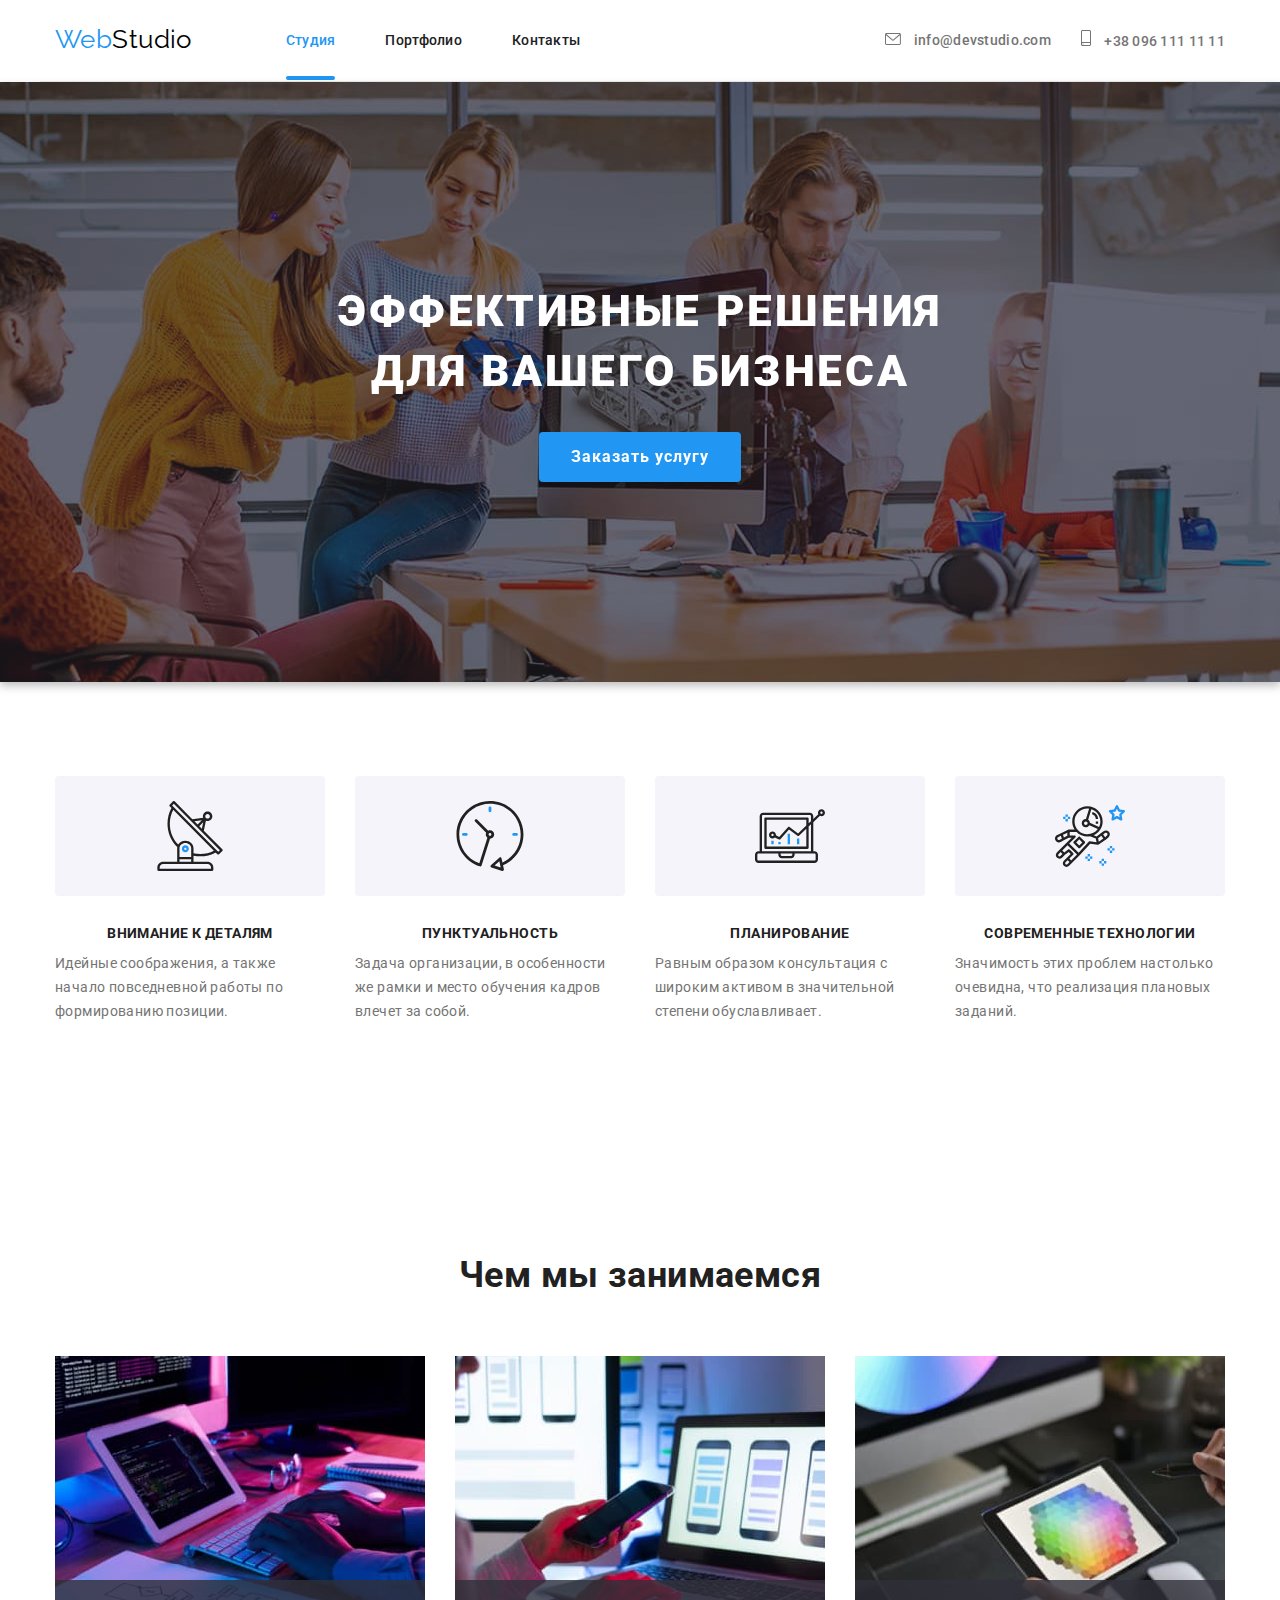
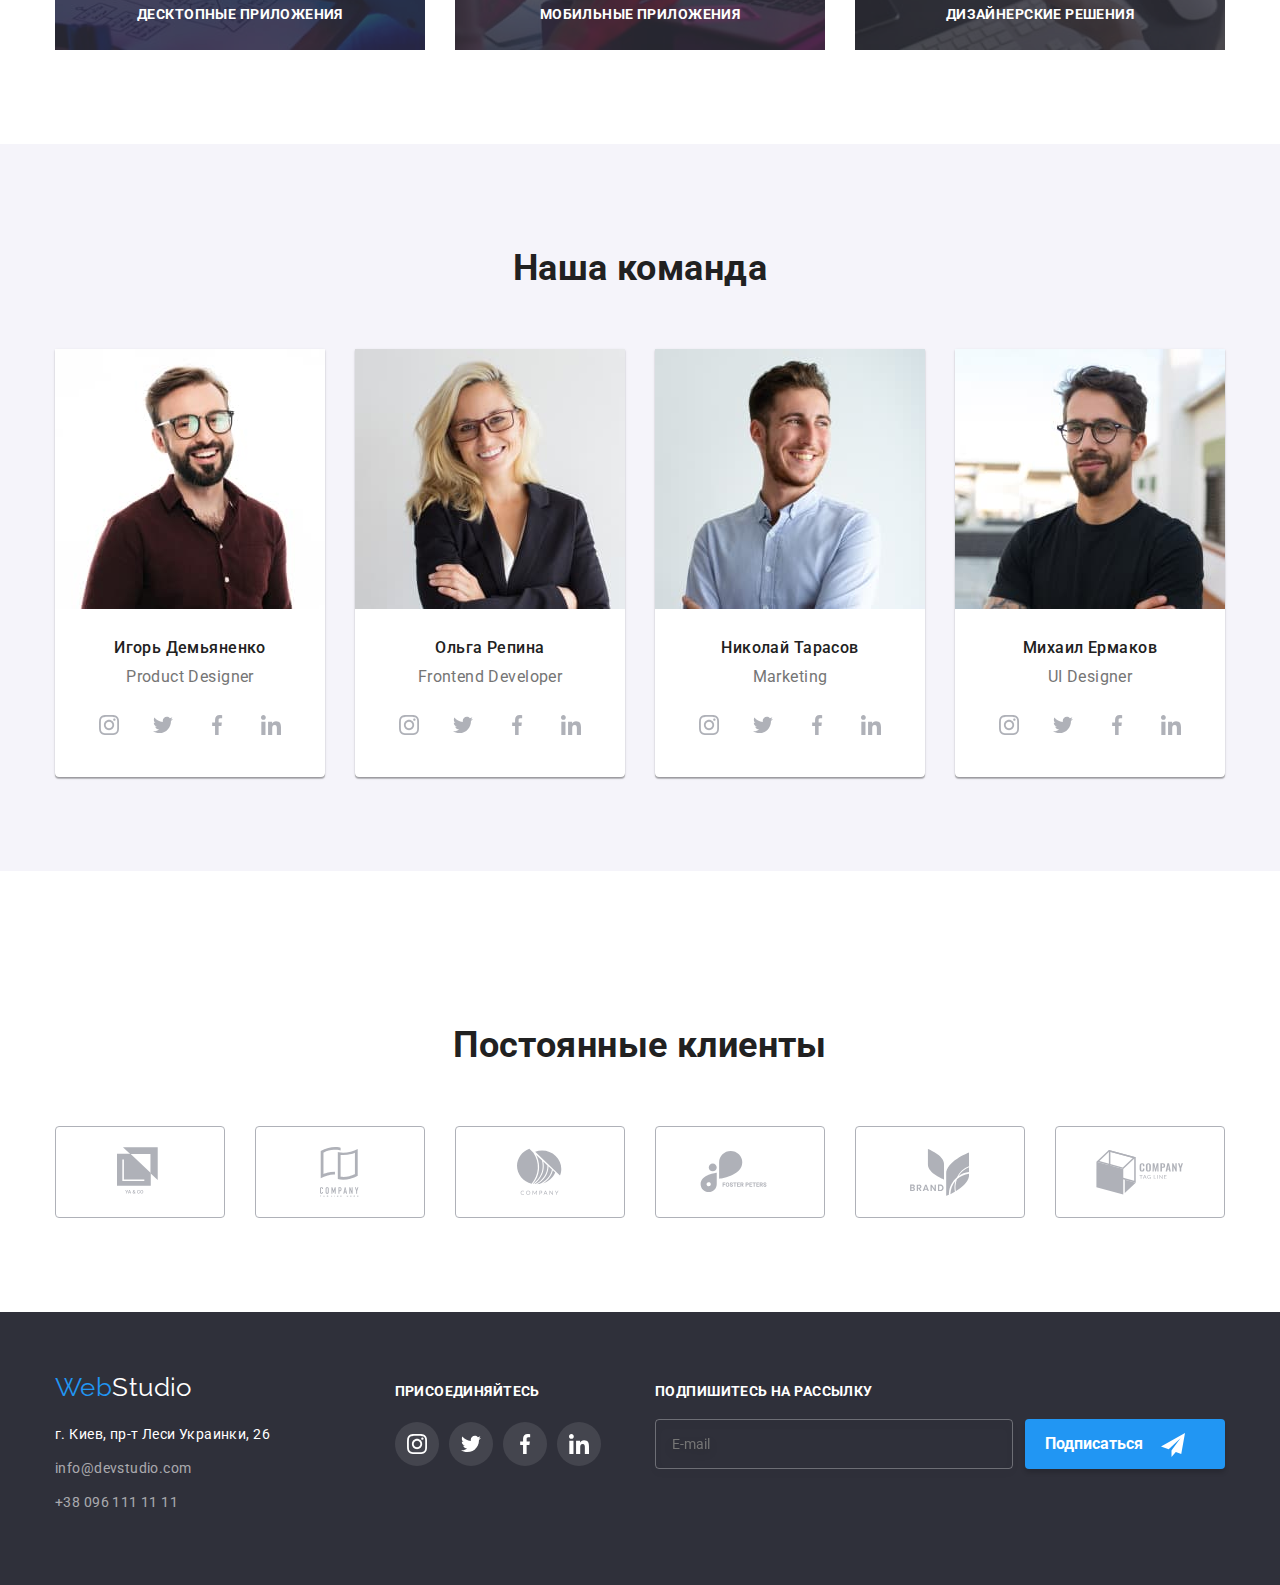
==== commit fa586194: "made mobile portfolio buttons" ====
--- a/index.html
+++ b/index.html
@@ -18,7 +18,7 @@
     <link rel="stylesheet" href="./css/styles.min.css" />
   </head>
   <body>
-    <!-- <header class="header">
+    <header class="header">
       <div class="container header-container">
         <nav class="navigation">
           <a class="logo" href="./index.html"
@@ -364,10 +364,10 @@
             </li>
           </ul>
         </div>
-      </section> -->
-
-    <!-- Clients-block  -->
-    <!-- <section class="section container">
+      </section>
+
+      <!-- Clients-block  -->
+      <section class="section container">
         <div>
           <h2 class="section-title">Постоянные клиенты</h2>
           <ul class="list clients-list">
@@ -416,7 +416,7 @@
           </ul>
         </div>
       </section>
-    </main> -->
+    </main>
     <!--footer-->
     <footer class="footer">
       <div class="container main-footer">
@@ -491,17 +491,17 @@
 
     <!-- Modal -->
 
-    <!-- <div class="backdrop is-hidden" data-modal>
+    <div class="backdrop is-hidden" data-modal>
       <div class="modal">
         <button data-modal-close class="modal__close-button">
           <svg class="modal__close-icon" width="18px" height="18px">
             <use href="./images/icons.svg#close-black"></use>
           </svg>
-        </button> -->
-
-    <!-- Form -->
-
-    <!-- <form class="form" autocomplete="off">
+        </button>
+
+        <!-- Form -->
+
+        <form class="form" autocomplete="off">
           <b class="form__banner">Оставьте свои данные, мы вам перезвоним</b>
 
           <div class="form__field">
@@ -543,7 +543,7 @@
           <button class="form__button-submit" type="submit">Отправить</button>
         </form>
       </div>
-    </div> -->
+    </div>
     <script src="./js/mobile-menu.js"></script>
     <script src="./js/modal.js"></script>
   </body>
--- a/css/styles.min.css
+++ b/css/styles.min.css
@@ -1,2 +1,2 @@
-:root{--main-text-color: #757575;--accent-color: #2196f3;--title-color: #212121;--bg-color: #ffffff;--dark-bg-color: #2f303a;--grid-item: 3}html{box-sizing:border-box}*,*::before,*::after{box-sizing:inherit;outline:2px solid red}body{font-family:'Roboto', sans-serif;font-style:normal;letter-spacing:.03em;font-weight:400;font-size:14px;background-color:var(--bg-color);color:var(--main-text-color)}ul{list-style:none;margin:0;padding:0}a{text-decoration:none}h1,h2,h3,p{margin:0;padding:0}img{display:block;width:100%;height:auto}.visually-hidden{position:absolute !important;clip:rect(1px 1px 1px 1px);clip:rect(1px, 1px, 1px, 1px);padding:0 !important;border:0 !important;height:1px !important;width:1px !important;overflow:hidden}.container{width:100%;padding-left:15px;padding-right:15px;margin-left:auto;margin-right:auto}@media screen and (min-width: 480px){.container{max-width:480px}}@media screen and (min-width: 768px){.container{max-width:768px}}@media screen and (min-width: 1200px){.container{max-width:1200px}}.logo{display:inline-block;margin-right:94px;padding-top:24px;padding-bottom:26px}.logo__span--accent{font-family:Raleway;font-size:26px;line-height:1.19;color:var(--accent-color)}@media screen and (max-width: 767.98px){.logo__span--accent{font-size:24px;line-height:1.16}}.logo__span--black{padding-top:24px;padding-bottom:26px;font-family:Raleway;font-size:26px;line-height:1.19;color:#000}.logo__span--white{font-family:Raleway;font-size:26px;line-height:1.19;color:#ffffff}@media screen and (max-width: 767.98px){.logo__span--white{font-size:24px;line-height:1.16}}.logo--footer{display:inline-block;margin-bottom:20px}.menu{display:flex}@media screen and (max-width: 767.98px){.menu{display:none}}.menu__item--margin+.menu__item--margin{margin-left:50px}.menu__link{padding-top:32px;padding-bottom:32px;padding-left:0;font-weight:500;line-height:1.14;letter-spacing:0.02em;color:#212121;transition:color 250ms cubic-bezier(0.4, 0, 0.2, 1)}.menu__link--current{position:relative;color:var(--accent-color);transition:color 250ms cubic-bezier(0.4, 0, 0.2, 1)}.menu__link:hover,.menu__link:focus{color:var(--accent-color)}.menu__link--current::after{content:'';display:block;position:absolute;left:0;bottom:0;width:100%;height:4px;background:var(--accent-color);border-radius:2px}.section-title{margin-bottom:50px;font-weight:700;font-size:28px;line-height:1.17;text-align:center;color:var(--title-color)}@media screen and (min-width: 1200px){.section-title{font-size:36px;line-height:1.7}}.button-group{display:flex;justify-content:center;margin-bottom:50px}.button-group__item{justify-content:center;padding:6px 22px;height:38px;font-weight:500;font-size:16px;line-height:1.62;text-align:center;box-shadow:none;border:none;cursor:pointer;background-color:#f5f4fa;border-radius:4px;margin-left:8px;transition-property:background-color;transition-duration:250ms;transition-timing-function:cubic-bezier(0.4, 0, 0.2, 1)}.button-group__item:focus,.button-group__item:hover,.button-group__item.current,.button-group__item:active{outline:none;border:none;background-color:var(--accent-color);color:#ffffff;box-shadow:0px 3px 1px rgba(0,0,0,0.1),0px 1px 2px rgba(0,0,0,0.08),0px 2px 2px rgba(0,0,0,0.12);transition:background-color 250ms cubic-bezier(0.4, 0, 0.2, 1)}.form-subscribe__button{display:flex;justify-content:center;align-items:center;padding:10px 20px;width:200px;height:50px;margin-left:12px;font-weight:700;font-size:16px;line-height:1.875;text-align:center;color:var(--bg-color);background:var(--accent-color);box-shadow:0px 4px 4px 0px rgba(0,0,0,0.15);border:none;border-radius:4px;cursor:pointer;transition:background-color 250ms cubic-bezier(0.4, 0, 0.2, 1),color 250ms cubic-bezier(0.4, 0, 0.2, 1),box-shadow 250ms cubic-bezier(0.4, 0, 0.2, 1)}@media screen and (max-width: 767.98px){.form-subscribe__button{margin-right:auto;margin-left:auto}}.social-list{display:inline-flex}.social-list__item+.social-list__item{margin-left:10px}.social-list__link{display:flex;align-items:center;justify-content:center;border-radius:50%;width:44px;height:44px;outline:none;background-color:#fff;transition-duration:250ms;transition-timing-function:cubic-bezier(0.4, 0, 0.2, 1)}.social-list__link:hover,.social-list__link:focus{fill:var(--bg-color);background-color:var(--accent-color)}.social-list__icon{width:20px;height:20px;fill:#afb1b8;transition-duration:250ms;transition-timing-function:cubic-bezier(0.4, 0, 0.2, 1)}.social-list__item:hover .social-list__icon,.social-list__item:focus .social-list__icon{fill:var(--bg-color);background-color:var(--accent-color)}.social-list__icon--footer{width:20px;height:20px;fill:var(--bg-color)}.social-list__link--footer{display:flex;align-items:center;justify-content:center;border-radius:50%;width:44px;height:44px;background-color:rgba(255,255,255,0.1);transition:background-color 250ms cubic-bezier(0.4, 0, 0.2, 1)}.social-list__link--footer:hover,.social-list__link--footer:focus{outline:none;background-color:var(--accent-color);transition:background-color 250ms cubic-bezier(0.4, 0, 0.2, 1)}.backdrop.is-hidden{visibility:hidden;opacity:0;pointer-events:none}.backdrop{position:fixed;z-index:120;top:0;left:0;width:100%;height:100%;background-color:rgba(0,0,0,0.5);opacity:1;visibility:visible;transition:opacity 250ms cubic-bezier(0.4, 0, 0.2, 1)}.is-hidden .modal{transform:translate(-50%, -50%) scale(0.3)}.modal{position:absolute;top:50%;left:50%;transform:translate(-50%, -50%) scale(1);width:100%;max-width:528px;min-height:581px;box-shadow:0px 1px 3px rgba(0,0,0,0.12),0px 1px 1px rgba(0,0,0,0.14),0px 2px 1px rgba(0,0,0,0.2);border-radius:4px;background-color:var(--bg-color);transition:transform 250ms cubic-bezier(0.4, 0, 0.2, 1)}.modal__close-button{position:absolute;top:8px;right:8px;padding:5px;cursor:pointer;width:30px;height:30px;border-radius:50%;border:1px solid rgba(0,0,0,0.1);background-color:#fff;outline:none}.modal__close-button:hover .modal__close-icon,.modal__close-button:focus .modal__close-icon{fill:var(--accent-color);transition:fill 250ms cubic-bezier(0.4, 0, 0.2, 1)}.form{width:100%;padding:40px}.form__banner{display:flex;align-items:center;margin-bottom:12px;font-weight:700;font-size:20px;line-height:1.15;text-align:center;color:var(--title-color)}.form__field{position:relative;display:flex;flex-direction:column;margin-bottom:10px}.form__label{margin-bottom:4px;font-size:12px;line-height:1.167;letter-spacing:0.01em}.form__input{padding:0;padding-left:30px;width:100%;height:40px;border:1px solid rgba(33,33,33,0.2);border-radius:4px;cursor:pointer;outline:none;transition:border 250ms cubic-bezier(0.4, 0, 0.2, 1)}.form__input:hover,.form__input:focus{border:1px solid var(--accent-color);outline-color:var(--accent-color)}.form__icon{position:absolute;left:12px;top:68%;transform:translateY(-50%);width:18px;height:18px;cursor:pointer;fill:var(--title-color);transition:fill 250ms cubic-bezier(0.4, 0, 0.2, 1)}.form__input:hover+.form__icon,.form__input:focus+.form__icon{fill:var(--accent-color)}.form__textarea{display:flex;flex-direction:column}.form__textarea-field{padding-top:12px;padding-right:16px;padding-bottom:12px;padding-left:16px;height:120px;border:1px solid rgba(33,33,33,0.2);border-radius:4px;cursor:pointer;outline:none;resize:none;transition:border 250ms cubic-bezier(0.4, 0, 0.2, 1)}.form__textarea-field:hover,.form__textarea-field:focus{border-color:var(--accent-color)}.form__textarea-field::placeholder{font-size:12px;line-height:1.167;letter-spacing:0.01em;color:rgba(117,117,117,0.5)}.form__comment{font-size:12px;line-height:1.167;letter-spacing:0.01em}.form__policy{display:flex;align-items:center;margin-top:20px;margin-bottom:30px}.form__policy-label{margin-left:27px;line-height:1.71}.form__policy-input{position:absolute;clip:rect(0 0 0 0);padding:0;border:0;height:1px;width:1px;overflow:hidden}.form__policy-icon{position:absolute;top:76%;left:50px;width:16px;height:16px;background-color:inherit;border:1px solid #000;border-radius:4px}.form__policy-input:checked+.form__policy-icon{background-image:url(../images/check.svg);background-size:contain;border:var(--accent-color);background-color:var(--accent-color)}.form__checkbox-link{line-height:1.71;text-decoration-line:underline;color:var(--accent-color)}.form__button-submit{display:flex;align-items:center;justify-content:center;width:200px;height:50px;margin-right:auto;margin-left:auto;font-weight:700;font-size:16px;line-height:1.87;text-align:center;letter-spacing:0.06em;color:var(--bg-color);background:var(--accent-color);box-shadow:0px 4px 4px rgba(0,0,0,0.15);border-radius:4px;border:none;cursor:pointer}.mobile-menu-wrap{position:fixed;display:flex;flex-direction:column;justify-content:space-between;padding-top:50px;padding-right:40px;padding-bottom:50px;padding-left:40px;top:0;left:-100%;width:100%;height:100vh;z-index:100;background-color:#fff;transition:left 250ms}.mobile-menu-wrap.is-open{left:0}.mobile-menu{display:flex;flex-direction:column}@media screen and (min-width: 380px){.mobile-menu-wrap{padding:50px 40px}}@media screen and (min-width: 768px){.mobile-menu-wrap{display:none}}.mobile-menu__item{margin-bottom:35px}.mobile-menu__link{font-weight:500;font-size:40px;line-height:1.175;letter-spacing:0.02em;color:#212121}.mobile-menu__link:hover,.mobile-menu__link:focus{color:var(--accent-color)}.mobile-contacts{display:flex;flex-direction:column}.mobile-contacts__item:not(:last-child){margin-bottom:32px}.mobile-contacts__link{font-weight:500;font-size:24px;line-height:1.167;letter-spacing:0.02em;color:var(--main-text-color)}.mobile-contacts__link:hover,.mobile-contacts__link:focus{color:var(--accent-color)}.mobile-contacts__link--blue{font-size:34px;line-height:1.176;letter-spacing:0.02em;color:var(--accent-color)}.mobile-socials{display:inline-flex;align-items:center}.mobile-socials__item:not(:last-child)::after{content:'';width:22px;border:1px solid rgba(33,33,33,0.2);transform:rotate(90deg);margin-right:10px;margin-left:10px}.mobile-socials__link{font-weight:500;font-size:18px;line-height:1.22;letter-spacing:0.02em;color:var(--accent-color)}.mob-menu-btn{position:relative;z-index:110;padding:0;width:40px;height:40px;background-color:transparent;border:none;fill:#212121}.mob-menu-btn:hover,.mob-menu-btn:focus{fill:var(--accent-color);transition:fill 250ms cubic-bezier(0.4, 0, 0.2, 1)}@media screen and (min-width: 768px){.mob-menu-btn{display:none}}.mob-menu-svg{width:40px;height:40px}.mob-menu-close{display:none}.is-open .mob-menu-close{display:block}.is-open .mob-menu-icon{display:none}.current{color:var(--accent-color)}.header{background-color:var(--bg-color);border-bottom:1px solid #ececec;margin-right:auto;margin-left:auto}@media screen and (min-width: 480px){.header{width:480px}}@media screen and (min-width: 768px){.header{width:768px}}@media screen and (min-width: 1200px){.header{width:1200px}}.header-container{display:flex;align-items:center;justify-content:space-between}.header-contacts{display:flex;flex-direction:column}@media screen and (max-width: 767.98px){.header-contacts{display:none}}@media screen and (min-width: 1200px){.header-contacts{display:flex;flex-direction:row;align-items:center;margin-left:auto}}@media screen and (min-width: 768px) and (max-width: 1199.98px){.header-contacts__item:not(:last-child){margin-bottom:10px}}.header-contacts__link{line-height:1.14;letter-spacing:0.02em;font-weight:500;font-size:12px;line-height:1.17;color:var(--main-text-color);transition:color 250ms cubic-bezier(0.4, 0, 0.2, 1)}.header-contacts__link:hover,.header-contacts__link:focus{color:var(--accent-color)}@media screen and (min-width: 1199.98px){.header-contacts__link{padding-top:32px;padding-bottom:32px;line-height:1.14;letter-spacing:0.02em;font-weight:500;font-size:14px;color:var(--main-text-color);transition:color 250ms cubic-bezier(0.4, 0, 0.2, 1)}.header-contacts__link--margin{margin-left:30px}.header-contacts__link:hover,.header-contacts__link:focus{color:var(--accent-color)}}.header-contacts__icon{margin-right:10px;fill:currentColor}.navigation{display:flex;align-items:center;justify-content:center}.section{padding-top:94px;padding-bottom:94px}.slogan{display:block;max-width:1600px;margin-left:auto;margin-right:auto;text-align:center;padding-top:118px;padding-bottom:118px;filter:drop-shadow(0px 4px 4px rgba(0,0,0,0.25));background-color:var(--dark-bg-color);background-image:linear-gradient(to right, rgba(47,48,58,0.4), rgba(47,48,58,0.4)),url(../images/hero.jpg);background-repeat:no-repeat;background-position:center;background-size:cover}@media screen and (min-width: 1200px){.slogan{padding-top:200px;padding-bottom:200px;height:600px}}.slogan__title{width:100%;margin-left:auto;margin-right:auto;margin-bottom:30px;font-weight:900;font-size:26px;line-height:1.61;text-align:center;letter-spacing:0.06em;text-transform:uppercase;color:#ffffff}@media screen and (min-width: 768px){.slogan__title{width:360px}}@media screen and (min-width: 1200px){.slogan__title{width:696px;font-size:44px;line-height:1.36}}.slogan__button{display:inline-block;border-radius:4px;min-width:200px;padding:10px 32px;font-family:inherit;border:none;cursor:pointer;font-weight:700;font-size:16px;line-height:1.87;letter-spacing:0.06em;color:var(--bg-color);background-color:var(--accent-color);box-shadow:0px 4px 4px rgba(0,0,0,0.15)}.slogan__button:focus,.slogan__button:hover{background-color:#1a86df;box-shadow:0px 8px 8px rgba(0,0,0,0.15)}.slogan__button:focus:active,.slogan__button:hover:active{top:2em;left:2em;background-color:#197ed1;box-shadow:0px 4px 4 px rgba(0,0,0,0.15) inset}@media screen and (min-width: 768px){.privilege-list{display:flex;flex-wrap:wrap;margin-left:-30px}}@media screen and (min-width: 1200px){.privilege-list{display:flex;flex-wrap:wrap;margin-left:-30px}}.privilege-list__item{flex-basis:100%;display:inline-block;justify-content:center;align-items:center;max-width:450px;height:226px;margin-bottom:30px;border-radius:4px;background-repeat:no-repeat;background-position:center}@media screen and (min-width: 768px){.privilege-list__item{flex-basis:calc((100% - 30px * 2) / 2);margin-left:30px;max-width:354px;height:251px}}@media screen and (min-width: 1200px){.privilege-list__item{flex-basis:calc((100% - 30px * 4) / 4);margin-left:30px;max-width:270px;height:251px}}.privilege-list__icons{display:flex;justify-content:center;align-items:center;height:120px;margin-bottom:30px;border-radius:4px;background-color:#f5f4fa}.privilege-list__subtitle{margin-bottom:10px;text-align:center;font-weight:700;font-size:14px;line-height:1.14;text-transform:uppercase;color:var(--title-color)}.privilege-list__text{line-height:1.71}.working{display:none}@media screen and (min-width: 1200px){.working{display:block}}.working__list{display:flex;flex-wrap:wrap;margin-left:-30px}.working__item{margin-left:30px;flex-basis:calc((100% - 30px * 3) / 3)}.working-overlay{position:relative}.working-overlay__box{position:absolute;top:224px;display:inline-flex;justify-content:center;align-items:center;width:370px;height:70px;background-color:rgba(47,48,58,0.8)}.working-overlay__text{font-weight:700;line-height:1.14;text-align:center;text-transform:uppercase;color:var(--bg-color)}.team-section{background-color:#f5f4fa;text-align:center;margin-bottom:50px}.team-section__list{display:flex;flex-wrap:wrap;justify-content:center;margin-left:-30px;margin-top:-30px}@media screen and (min-width: 768px){.team-section__list{margin-left:-30px}}.team-section__item{overflow:hidden;margin-left:30px;margin-top:30px;flex-basis:calc((100% - 30px * 1) / 1);max-width:450px;background-color:grey;box-shadow:0px 1px 3px rgba(0,0,0,0.12),0px 1px 1px rgba(0,0,0,0.14),0px 2px 1px rgba(0,0,0,0.2);border-radius:0px 0px 4px 4px}@media screen and (min-width: 768px){.team-section__item{flex-basis:calc((100% - 30px * 2) / 2)}}@media screen and (min-width: 1200px){.team-section__item{flex-basis:calc((100% - 30px * 4) / 4)}}@media screen and (min-width: 768px) and (max-width: 1200px){.team-section__list{justify-content:center}}.team-description{padding:30px 15px;background-color:var(--bg-color)}.team-description__name{margin-bottom:10px;cursor:pointer;font-weight:500;font-size:16px;line-height:1.18;color:var(--title-color)}.team-description__position{margin-bottom:16px;font-size:16px;line-height:1.18;color:var(--main-text-color)}.clients-list{display:flex;flex-wrap:wrap;margin-left:-30px;margin-top:-30px}.clients-list__item{display:flex;flex-basis:calc((100% - 2 * 30px) / 2);margin-left:30px;margin-top:30px}@media screen and (min-width: 768px){.clients-list__item{flex-basis:calc((100% - 3 * 30px) / 3)}}@media screen and (min-width: 1200px){.clients-list__item{flex-basis:calc((100% - 6 * 30px) / 6)}}.clients-list__link{display:flex;justify-content:center;align-items:center;width:100%;min-height:92px;border:1px solid #afb1b8;border-radius:4px;fill:#afb1b8}.clients-list__link:hover .clients-list__icon,.clients-list__link:focus .clients-list__icon{fill:var(--accent-color);transition:fill 250ms cubic-bezier(0.4, 0, 0.2, 1)}.clients-list__link:hover,.clients-list__link:focus{border:1px solid var(--accent-color)}.portfolio-cards{display:flex;flex-wrap:wrap;margin-left:-30px;margin-top:-30px}.portfolio-cards__item{flex-basis:calc((100% - 30px * var(--grid-item)) / var(--grid-item));margin-left:30px;margin-top:30px}.portfolio-cards__item:hover,.portfolio-cards__item:focus{box-shadow:0px 4px 4px 0px rgba(0,0,0,0.25)}.card__thumb{position:relative;overflow:hidden;outline:none}.project-overlay{display:flex;position:absolute;top:0px;left:0px;width:100%;height:100%;border-radius:4px;background-color:rgba(33,150,243,0.9);transform:translateY(101%);transition:background-color 250ms cubic-bezier(0.4, 0, 0.2, 1),transform 250ms cubic-bezier(0.4, 0, 0.2, 1)}.portfolio-cards__link:hover .project-overlay,.portfolio-cards__link:focus .project-overlay{transform:translateY(0%);background-color:rgba(33,150,243,0.9)}.project-overlay__text{padding:63px 24px;font-size:18px;line-height:1.56;color:#ffffff}.card-div{padding:20px 24px;border:1px solid #eeeeee;border-top:none}.card-div__name{font-size:18px;line-height:2;letter-spacing:0.06em;color:var(--title-color);margin-bottom:4px}.card-div__text{font-size:16px;line-height:1.87;color:var(--main-text-color)}.footer{padding-top:60px;padding-bottom:60px;background-color:var(--dark-bg-color)}@media screen and (max-width: 767.98px){.main-footer{display:flex;flex-direction:column;align-items:center;justify-content:space-between;margin-right:auto;margin-left:auto}}@media screen and (max-width: 767.98px){.wrapper-address{margin-bottom:60px;text-align:center}}.wrapper-address__contacts{display:inline-block;font-style:normal;line-height:1.71;color:rgba(255,255,255,0.6);margin-bottom:10px}@media screen and (max-width: 767.98px){.wrapper-address__contacts{display:inline-block;font-style:normal;line-height:1.71;color:rgba(255,255,255,0.6);margin-bottom:8px}.wrapper-address__contacts--white{color:#ffffff}}.wrapper-address__contacts--white{color:#ffffff}.wrapper-join{margin-left:70px}@media screen and (max-width: 767.98px){.wrapper-join{display:flex;flex-direction:column;align-items:center;margin-right:auto;margin-left:auto;margin-bottom:60px}}.wrapper-join__title{margin-bottom:20px;font-size:14px;font-weight:700;line-height:1.42;text-transform:uppercase;color:var(--bg-color)}.wrapper-subscribe{margin:0}.form-subscribe{position:relative}.form-subscribe__text{margin-bottom:20px;font-weight:700;line-height:16px;text-transform:uppercase;color:var(--bg-color)}@media screen and (max-width: 767.98px){.form-subscribe__text{text-align:center}}.form-div{display:flex}@media screen and (max-width: 767.98px){.form-div{display:block}}.form-subscribe__input{width:358px;height:50px;padding-left:16px;border:1px solid rgba(255,255,255,0.3);box-sizing:border-box;filter:drop-shadow(0px 4px 4px rgba(0,0,0,0.15));border-radius:4px;background:transparent;color:rgba(255,255,255,0.6)}@media screen and (max-width: 767.98px){.form-subscribe__input{width:450px}}.form-subscribe__icon{position:absolute;bottom:0;right:145px;transform:translateY(-50%);width:24px;height:24px;margin-left:10px;fill:var(--bg-color)}
+:root{--main-text-color: #757575;--accent-color: #2196f3;--title-color: #212121;--bg-color: #ffffff;--dark-bg-color: #2f303a;--grid-item: 3}html{box-sizing:border-box}*,*::before,*::after{box-sizing:inherit}body{font-family:'Roboto', sans-serif;font-style:normal;letter-spacing:.03em;font-weight:400;font-size:14px;background-color:var(--bg-color);color:var(--main-text-color)}ul{list-style:none;margin:0;padding:0}a{text-decoration:none}h1,h2,h3,p{margin:0;padding:0}img{display:block;width:100%;height:auto}.visually-hidden{position:absolute !important;clip:rect(1px 1px 1px 1px);clip:rect(1px, 1px, 1px, 1px);padding:0 !important;border:0 !important;height:1px !important;width:1px !important;overflow:hidden}.container{width:100%;padding-left:15px;padding-right:15px;margin-left:auto;margin-right:auto}@media screen and (min-width: 480px){.container{max-width:480px}}@media screen and (min-width: 768px){.container{max-width:768px}}@media screen and (min-width: 1200px){.container{max-width:1200px}}.logo{display:inline-block;margin-right:94px;padding-top:24px;padding-bottom:26px}.logo__span--accent{font-family:Raleway;font-size:26px;line-height:1.19;color:var(--accent-color)}@media screen and (max-width: 767.98px){.logo__span--accent{font-size:24px;line-height:1.16}}.logo__span--black{padding-top:24px;padding-bottom:26px;font-family:Raleway;font-size:26px;line-height:1.19;color:#000}.logo__span--white{font-family:Raleway;font-size:26px;line-height:1.19;color:#ffffff}@media screen and (max-width: 767.98px){.logo__span--white{font-size:24px;line-height:1.16}}.logo--footer{display:inline-block;margin-bottom:20px}.menu{display:flex}@media screen and (max-width: 767.98px){.menu{display:none}}.menu__item--margin+.menu__item--margin{margin-left:50px}.menu__link{padding-top:32px;padding-bottom:32px;padding-left:0;font-weight:500;line-height:1.14;letter-spacing:0.02em;color:#212121;transition:color 250ms cubic-bezier(0.4, 0, 0.2, 1)}.menu__link--current{position:relative;color:var(--accent-color);transition:color 250ms cubic-bezier(0.4, 0, 0.2, 1)}.menu__link:hover,.menu__link:focus{color:var(--accent-color)}.menu__link--current::after{content:'';display:block;position:absolute;left:0;bottom:0;width:100%;height:4px;background:var(--accent-color);border-radius:2px}.section-title{margin-bottom:50px;font-weight:700;font-size:28px;line-height:1.17;text-align:center;color:var(--title-color)}@media screen and (min-width: 1200px){.section-title{font-size:36px;line-height:1.7}}.button-group{display:flex;justify-content:center;margin-bottom:50px}@media screen and (min-width: 320px) and (max-width: 767.98px){.button-group{justify-content:start;flex-wrap:wrap;margin-bottom:40px}}.button-group__button{justify-content:center;padding:6px 22px;height:38px;font-weight:500;font-size:16px;line-height:1.62;text-align:center;box-shadow:none;border:none;cursor:pointer;background-color:#f5f4fa;border-radius:4px;transition-property:background-color;transition-duration:250ms;transition-timing-function:cubic-bezier(0.4, 0, 0.2, 1)}@media screen and (min-width: 320px) and (max-width: 767.98px){.button-group__button{margin-bottom:15px}}.button-group__button:focus,.button-group__button:hover,.button-group__button.current,.button-group__button:active{outline:none;border:none;background-color:var(--accent-color);color:#ffffff;box-shadow:0px 3px 1px rgba(0,0,0,0.1),0px 1px 2px rgba(0,0,0,0.08),0px 2px 2px rgba(0,0,0,0.12);transition:background-color 250ms cubic-bezier(0.4, 0, 0.2, 1)}.button-group__item:not(:last-child){margin-right:8px}@media screen and (min-width: 320px) and (max-width: 767.98px){.button-group__item:not(:last-child){margin-right:8px}}.form-subscribe__button{display:flex;justify-content:space-between;align-items:center;padding:10px 20px;width:200px;height:50px;margin-left:12px;font-weight:700;font-size:16px;line-height:1.875;text-align:center;color:var(--bg-color);background:var(--accent-color);box-shadow:0px 4px 4px 0px rgba(0,0,0,0.15);border:none;border-radius:4px;cursor:pointer;transition:background-color 250ms cubic-bezier(0.4, 0, 0.2, 1),color 250ms cubic-bezier(0.4, 0, 0.2, 1),box-shadow 250ms cubic-bezier(0.4, 0, 0.2, 1)}@media screen and (max-width: 767.98px){.form-subscribe__button{margin-right:auto;margin-left:auto;margin-top:20px}}@media screen and (min-width: 767.98px) and (max-width: 1199.98px){.form-subscribe__button{margin-right:auto;margin-left:auto;margin-top:20px}}.social-list{display:inline-flex}.social-list__item+.social-list__item{margin-left:10px}.social-list__link{display:flex;align-items:center;justify-content:center;border-radius:50%;width:44px;height:44px;outline:none;background-color:#fff;transition-duration:250ms;transition-timing-function:cubic-bezier(0.4, 0, 0.2, 1)}.social-list__link:hover,.social-list__link:focus{fill:var(--bg-color);background-color:var(--accent-color)}.social-list__icon{width:20px;height:20px;fill:#afb1b8;transition-duration:250ms;transition-timing-function:cubic-bezier(0.4, 0, 0.2, 1)}.social-list__item:hover .social-list__icon,.social-list__item:focus .social-list__icon{fill:var(--bg-color);background-color:var(--accent-color)}.social-list__icon--footer{width:20px;height:20px;fill:var(--bg-color)}.social-list__link--footer{display:flex;align-items:center;justify-content:center;border-radius:50%;width:44px;height:44px;background-color:rgba(255,255,255,0.1);transition:background-color 250ms cubic-bezier(0.4, 0, 0.2, 1)}.social-list__link--footer:hover,.social-list__link--footer:focus{outline:none;background-color:var(--accent-color);transition:background-color 250ms cubic-bezier(0.4, 0, 0.2, 1)}.backdrop.is-hidden{visibility:hidden;opacity:0;pointer-events:none}.backdrop{position:fixed;z-index:120;top:0;left:0;width:100%;height:100%;background-color:rgba(0,0,0,0.5);opacity:1;visibility:visible;transition:opacity 250ms cubic-bezier(0.4, 0, 0.2, 1)}.is-hidden .modal{transform:translate(-50%, -50%) scale(0.3)}.modal{position:absolute;top:50%;left:50%;transform:translate(-50%, -50%) scale(1);width:100%;max-width:528px;min-height:581px;box-shadow:0px 1px 3px rgba(0,0,0,0.12),0px 1px 1px rgba(0,0,0,0.14),0px 2px 1px rgba(0,0,0,0.2);border-radius:4px;background-color:var(--bg-color);transition:transform 250ms cubic-bezier(0.4, 0, 0.2, 1)}.modal__close-button{position:absolute;top:8px;right:8px;padding:5px;cursor:pointer;width:30px;height:30px;border-radius:50%;border:1px solid rgba(0,0,0,0.1);background-color:#fff;outline:none}.modal__close-button:hover .modal__close-icon,.modal__close-button:focus .modal__close-icon{fill:var(--accent-color);transition:fill 250ms cubic-bezier(0.4, 0, 0.2, 1)}.form{width:100%;padding:40px}.form__banner{display:flex;align-items:center;margin-bottom:12px;font-weight:700;font-size:20px;line-height:1.15;text-align:center;color:var(--title-color)}.form__field{position:relative;display:flex;flex-direction:column;margin-bottom:10px}.form__label{margin-bottom:4px;font-size:12px;line-height:1.167;letter-spacing:0.01em}.form__input{padding:0;padding-left:30px;width:100%;height:40px;border:1px solid rgba(33,33,33,0.2);border-radius:4px;cursor:pointer;outline:none;transition:border 250ms cubic-bezier(0.4, 0, 0.2, 1)}.form__input:hover,.form__input:focus{border:1px solid var(--accent-color);outline-color:var(--accent-color)}.form__icon{position:absolute;left:12px;top:68%;transform:translateY(-50%);width:18px;height:18px;cursor:pointer;fill:var(--title-color);transition:fill 250ms cubic-bezier(0.4, 0, 0.2, 1)}.form__input:hover+.form__icon,.form__input:focus+.form__icon{fill:var(--accent-color)}.form__textarea{display:flex;flex-direction:column}.form__textarea-field{padding-top:12px;padding-right:16px;padding-bottom:12px;padding-left:16px;height:120px;border:1px solid rgba(33,33,33,0.2);border-radius:4px;cursor:pointer;outline:none;resize:none;transition:border 250ms cubic-bezier(0.4, 0, 0.2, 1)}.form__textarea-field:hover,.form__textarea-field:focus{border-color:var(--accent-color)}.form__textarea-field::placeholder{font-size:12px;line-height:1.167;letter-spacing:0.01em;color:rgba(117,117,117,0.5)}.form__comment{font-size:12px;line-height:1.167;letter-spacing:0.01em}.form__policy{display:flex;align-items:center;margin-top:20px;margin-bottom:30px}.form__policy-label{margin-left:27px;line-height:1.71}.form__policy-input{position:absolute;clip:rect(0 0 0 0);padding:0;border:0;height:1px;width:1px;overflow:hidden}.form__policy-icon{position:absolute;top:76%;left:50px;width:16px;height:16px;background-color:inherit;border:1px solid #000;border-radius:4px}.form__policy-input:checked+.form__policy-icon{background-image:url(../images/check.svg);background-size:contain;border:var(--accent-color);background-color:var(--accent-color)}.form__checkbox-link{line-height:1.71;text-decoration-line:underline;color:var(--accent-color)}.form__button-submit{display:flex;align-items:center;justify-content:center;width:200px;height:50px;margin-right:auto;margin-left:auto;font-weight:700;font-size:16px;line-height:1.87;text-align:center;letter-spacing:0.06em;color:var(--bg-color);background:var(--accent-color);box-shadow:0px 4px 4px rgba(0,0,0,0.15);border-radius:4px;border:none;cursor:pointer}.mobile-menu-wrap{position:fixed;display:flex;flex-direction:column;justify-content:space-between;padding-top:50px;padding-right:40px;padding-bottom:50px;padding-left:40px;top:0;left:-100%;width:100%;height:100vh;z-index:100;background-color:#fff;transition:left 250ms}.mobile-menu-wrap.is-open{left:0}.mobile-menu{display:flex;flex-direction:column}@media screen and (min-width: 380px){.mobile-menu-wrap{padding:50px 40px}}@media screen and (min-width: 768px){.mobile-menu-wrap{display:none}}.mobile-menu__item{margin-bottom:35px}.mobile-menu__link{font-weight:500;font-size:40px;line-height:1.175;letter-spacing:0.02em;color:#212121}.mobile-menu__link:hover,.mobile-menu__link:focus{color:var(--accent-color)}.mobile-contacts{display:flex;flex-direction:column}.mobile-contacts__item:not(:last-child){margin-bottom:32px}.mobile-contacts__link{font-weight:500;font-size:24px;line-height:1.167;letter-spacing:0.02em;color:var(--main-text-color)}.mobile-contacts__link:hover,.mobile-contacts__link:focus{color:var(--accent-color)}.mobile-contacts__link--blue{font-size:34px;line-height:1.176;letter-spacing:0.02em;color:var(--accent-color)}.mobile-socials{display:inline-flex;align-items:center}.mobile-socials__item:not(:last-child)::after{content:'';width:22px;border:1px solid rgba(33,33,33,0.2);transform:rotate(90deg);margin-right:10px;margin-left:10px}.mobile-socials__link{font-weight:500;font-size:18px;line-height:1.22;letter-spacing:0.02em;color:var(--accent-color)}.mob-menu-btn{position:relative;z-index:110;padding:0;width:40px;height:40px;background-color:transparent;border:none;fill:#212121}.mob-menu-btn:hover,.mob-menu-btn:focus{fill:var(--accent-color);transition:fill 250ms cubic-bezier(0.4, 0, 0.2, 1)}@media screen and (min-width: 768px){.mob-menu-btn{display:none}}.mob-menu-svg{width:40px;height:40px}.mob-menu-close{display:none}.is-open .mob-menu-close{display:block}.is-open .mob-menu-icon{display:none}.current{color:var(--accent-color)}.header{background-color:var(--bg-color);border-bottom:1px solid #ececec;margin-right:auto;margin-left:auto}@media screen and (min-width: 480px){.header{width:480px}}@media screen and (min-width: 768px){.header{width:768px}}@media screen and (min-width: 1200px){.header{width:1200px}}.header-container{display:flex;align-items:center;justify-content:space-between}.header-contacts{display:flex;flex-direction:column}@media screen and (max-width: 767.98px){.header-contacts{display:none}}@media screen and (min-width: 1200px){.header-contacts{display:flex;flex-direction:row;align-items:center;margin-left:auto}}@media screen and (min-width: 768px) and (max-width: 1199.98px){.header-contacts__item:not(:last-child){margin-bottom:10px}}.header-contacts__link{line-height:1.14;letter-spacing:0.02em;font-weight:500;font-size:12px;line-height:1.17;color:var(--main-text-color);transition:color 250ms cubic-bezier(0.4, 0, 0.2, 1)}.header-contacts__link:hover,.header-contacts__link:focus{color:var(--accent-color)}@media screen and (min-width: 1199.98px){.header-contacts__link{padding-top:32px;padding-bottom:32px;line-height:1.14;letter-spacing:0.02em;font-weight:500;font-size:14px;color:var(--main-text-color);transition:color 250ms cubic-bezier(0.4, 0, 0.2, 1)}.header-contacts__link--margin{margin-left:30px}.header-contacts__link:hover,.header-contacts__link:focus{color:var(--accent-color)}}.header-contacts__icon{margin-right:10px;fill:currentColor}.navigation{display:flex;align-items:center;justify-content:center}.section{padding-top:94px;padding-bottom:94px}.slogan{display:block;max-width:1600px;margin-left:auto;margin-right:auto;text-align:center;padding-top:118px;padding-bottom:118px;filter:drop-shadow(0px 4px 4px rgba(0,0,0,0.25));background-color:var(--dark-bg-color);background-image:linear-gradient(to right, rgba(47,48,58,0.4), rgba(47,48,58,0.4)),url(../images/hero.jpg);background-repeat:no-repeat;background-position:center;background-size:cover}@media screen and (min-width: 1200px){.slogan{padding-top:200px;padding-bottom:200px;height:600px}}.slogan__title{width:100%;margin-left:auto;margin-right:auto;margin-bottom:30px;font-weight:900;font-size:26px;line-height:1.61;text-align:center;letter-spacing:0.06em;text-transform:uppercase;color:#ffffff}@media screen and (min-width: 768px){.slogan__title{width:360px}}@media screen and (min-width: 1200px){.slogan__title{width:696px;font-size:44px;line-height:1.36}}.slogan__button{display:inline-block;border-radius:4px;min-width:200px;padding:10px 32px;font-family:inherit;border:none;cursor:pointer;font-weight:700;font-size:16px;line-height:1.87;letter-spacing:0.06em;color:var(--bg-color);background-color:var(--accent-color);box-shadow:0px 4px 4px rgba(0,0,0,0.15)}.slogan__button:focus,.slogan__button:hover{background-color:#1a86df;box-shadow:0px 8px 8px rgba(0,0,0,0.15)}.slogan__button:focus:active,.slogan__button:hover:active{top:2em;left:2em;background-color:#197ed1;box-shadow:0px 4px 4 px rgba(0,0,0,0.15) inset}@media screen and (min-width: 768px){.privilege-list{display:flex;flex-wrap:wrap;margin-left:-30px}}@media screen and (min-width: 1200px){.privilege-list{display:flex;flex-wrap:wrap;margin-left:-30px}}.privilege-list__item{flex-basis:100%;display:inline-block;justify-content:center;align-items:center;max-width:450px;height:226px;margin-bottom:30px;border-radius:4px;background-repeat:no-repeat;background-position:center}@media screen and (min-width: 768px){.privilege-list__item{flex-basis:calc((100% - 30px * 2) / 2);margin-left:30px;max-width:354px;height:251px}}@media screen and (min-width: 1200px){.privilege-list__item{flex-basis:calc((100% - 30px * 4) / 4);margin-left:30px;max-width:270px;height:251px}}.privilege-list__icons{display:flex;justify-content:center;align-items:center;height:120px;margin-bottom:30px;border-radius:4px;background-color:#f5f4fa}.privilege-list__subtitle{margin-bottom:10px;text-align:center;font-weight:700;font-size:14px;line-height:1.14;text-transform:uppercase;color:var(--title-color)}.privilege-list__text{line-height:1.71}.working{display:none}@media screen and (min-width: 1200px){.working{display:block}}.working__list{display:flex;flex-wrap:wrap;margin-left:-30px}.working__item{margin-left:30px;flex-basis:calc((100% - 30px * 3) / 3)}.working-overlay{position:relative}.working-overlay__box{position:absolute;top:224px;display:inline-flex;justify-content:center;align-items:center;width:370px;height:70px;background-color:rgba(47,48,58,0.8)}.working-overlay__text{font-weight:700;line-height:1.14;text-align:center;text-transform:uppercase;color:var(--bg-color)}.team-section{background-color:#f5f4fa;text-align:center;margin-bottom:50px}.team-section__list{display:flex;flex-wrap:wrap;justify-content:center;margin-left:-30px;margin-top:-30px}@media screen and (min-width: 768px){.team-section__list{margin-left:-30px}}.team-section__item{overflow:hidden;margin-left:30px;margin-top:30px;flex-basis:calc((100% - 30px * 1) / 1);max-width:450px;background-color:grey;box-shadow:0px 1px 3px rgba(0,0,0,0.12),0px 1px 1px rgba(0,0,0,0.14),0px 2px 1px rgba(0,0,0,0.2);border-radius:0px 0px 4px 4px}@media screen and (min-width: 768px){.team-section__item{flex-basis:calc((100% - 30px * 2) / 2)}}@media screen and (min-width: 1200px){.team-section__item{flex-basis:calc((100% - 30px * 4) / 4)}}@media screen and (min-width: 768px) and (max-width: 1200px){.team-section__list{justify-content:center}}.team-description{padding:30px 15px;background-color:var(--bg-color)}.team-description__name{margin-bottom:10px;cursor:pointer;font-weight:500;font-size:16px;line-height:1.18;color:var(--title-color)}.team-description__position{margin-bottom:16px;font-size:16px;line-height:1.18;color:var(--main-text-color)}.clients-list{display:flex;flex-wrap:wrap;margin-left:-30px;margin-top:-30px}.clients-list__item{display:flex;flex-basis:calc((100% - 2 * 30px) / 2);margin-left:30px;margin-top:30px}@media screen and (min-width: 768px){.clients-list__item{flex-basis:calc((100% - 3 * 30px) / 3)}}@media screen and (min-width: 1200px){.clients-list__item{flex-basis:calc((100% - 6 * 30px) / 6)}}.clients-list__link{display:flex;justify-content:center;align-items:center;width:100%;min-height:92px;border:1px solid #afb1b8;border-radius:4px;fill:#afb1b8}.clients-list__link:hover .clients-list__icon,.clients-list__link:focus .clients-list__icon{fill:var(--accent-color);transition:fill 250ms cubic-bezier(0.4, 0, 0.2, 1)}.clients-list__link:hover,.clients-list__link:focus{border:1px solid var(--accent-color)}.portfolio-cards{display:flex;flex-wrap:wrap;margin-left:-30px;margin-top:-30px}.portfolio-cards__item{flex-basis:calc((100% - 30px * var(--grid-item)) / var(--grid-item));margin-left:30px;margin-top:30px}.portfolio-cards__item:hover,.portfolio-cards__item:focus{box-shadow:0px 4px 4px 0px rgba(0,0,0,0.25)}.card__thumb{position:relative;overflow:hidden;outline:none}.project-overlay{display:flex;position:absolute;top:0px;left:0px;width:100%;height:100%;border-radius:4px;background-color:rgba(33,150,243,0.9);transform:translateY(101%);transition:background-color 250ms cubic-bezier(0.4, 0, 0.2, 1),transform 250ms cubic-bezier(0.4, 0, 0.2, 1)}.portfolio-cards__link:hover .project-overlay,.portfolio-cards__link:focus .project-overlay{transform:translateY(0%);background-color:rgba(33,150,243,0.9)}.project-overlay__text{padding:63px 24px;font-size:18px;line-height:1.56;color:#ffffff}.card-div{padding:20px 24px;border:1px solid #eeeeee;border-top:none}.card-div__name{font-size:18px;line-height:2;letter-spacing:0.06em;color:var(--title-color);margin-bottom:4px}.card-div__text{font-size:16px;line-height:1.87;color:var(--main-text-color)}.footer{padding-top:60px;padding-bottom:60px;background-color:var(--dark-bg-color)}@media screen and (min-width: 320px) and (max-width: 767.98px){.main-footer{display:flex;flex-direction:column;align-items:center;justify-content:space-between;margin-right:auto;margin-left:auto}}@media screen and (min-width: 768px) and (max-width: 1199.98px){.main-footer{display:flex;flex-wrap:wrap;justify-content:space-around}}@media screen and (min-width: 1200px){.main-footer{display:flex;align-items:baseline;justify-content:space-between}}@media screen and (min-width: 320px) and (max-width: 767.98px){.wrapper-address{margin-bottom:60px;text-align:center}}@media screen and (min-width: 768px) and (max-width: 1199.98px){.wrapper-address{margin-bottom:60px;text-align:center}}.wrapper-address__contacts{display:inline-block;font-style:normal;line-height:1.71;color:rgba(255,255,255,0.6);margin-bottom:10px}@media screen and (min-width: 320px) and (max-width: 767.98px){.wrapper-address__contacts{display:inline-block;font-style:normal;line-height:1.71;color:rgba(255,255,255,0.6);margin-bottom:8px}.wrapper-address__contacts--white{color:#ffffff}}.wrapper-address__contacts--white{color:#ffffff}@media screen and (min-width: 320px) and (max-width: 767.98px){.wrapper-join{display:flex;flex-direction:column;align-items:center;margin-right:auto;margin-left:auto;margin-bottom:60px}}@media screen and (min-width: 768px) and (max-width: 1199.98px){.wrapper-join{text-align:center}}@media screen and (min-width: 1200px){.wrapper-join{margin-left:70px}}.wrapper-join__title{margin-bottom:20px;font-size:14px;font-weight:700;line-height:1.42;text-transform:uppercase;color:var(--bg-color)}.wrapper-subscribe{margin:0}@media screen and (min-width: 768px) and (max-width: 1199.98px){.wrapper-subscribe{margin-right:auto;margin-left:auto}}.form-subscribe{position:relative}.form-subscribe__text{margin-bottom:20px;font-weight:700;line-height:16px;text-transform:uppercase;color:var(--bg-color)}@media screen and (min-width: 320px) and (max-width: 767.98px){.form-subscribe__text{text-align:center}}@media screen and (min-width: 768px) and (max-width: 1199.98px){.form-subscribe__text{text-align:center}}.form-div{display:flex}@media screen and (min-width: 320px) and (max-width: 767.98px){.form-div{display:block}}@media screen and (min-width: 767.98px) and (max-width: 1199.98px){.form-div{display:block}}.form-subscribe__input{width:358px;height:50px;padding-left:16px;border:1px solid rgba(255,255,255,0.3);box-sizing:border-box;filter:drop-shadow(0px 4px 4px rgba(0,0,0,0.15));border-radius:4px;background:transparent;color:rgba(255,255,255,0.6)}@media screen and (min-width: 320px) and (max-width: 1199.98px){.form-subscribe__input{max-width:450px;position:relative}}.form-subscribe__icon{position:absolute;bottom:0;right:110px;transform:translateY(-50%);width:24px;height:24px;margin-left:10px;fill:var(--bg-color)}@media screen and (min-width: 767.98px) and (max-width: 1199.98px){.form-subscribe__icon{right:100px}}@media screen and (min-width: 1200px){.form-subscribe__icon{right:40px}}
 /*# sourceMappingURL=styles.min.css.map */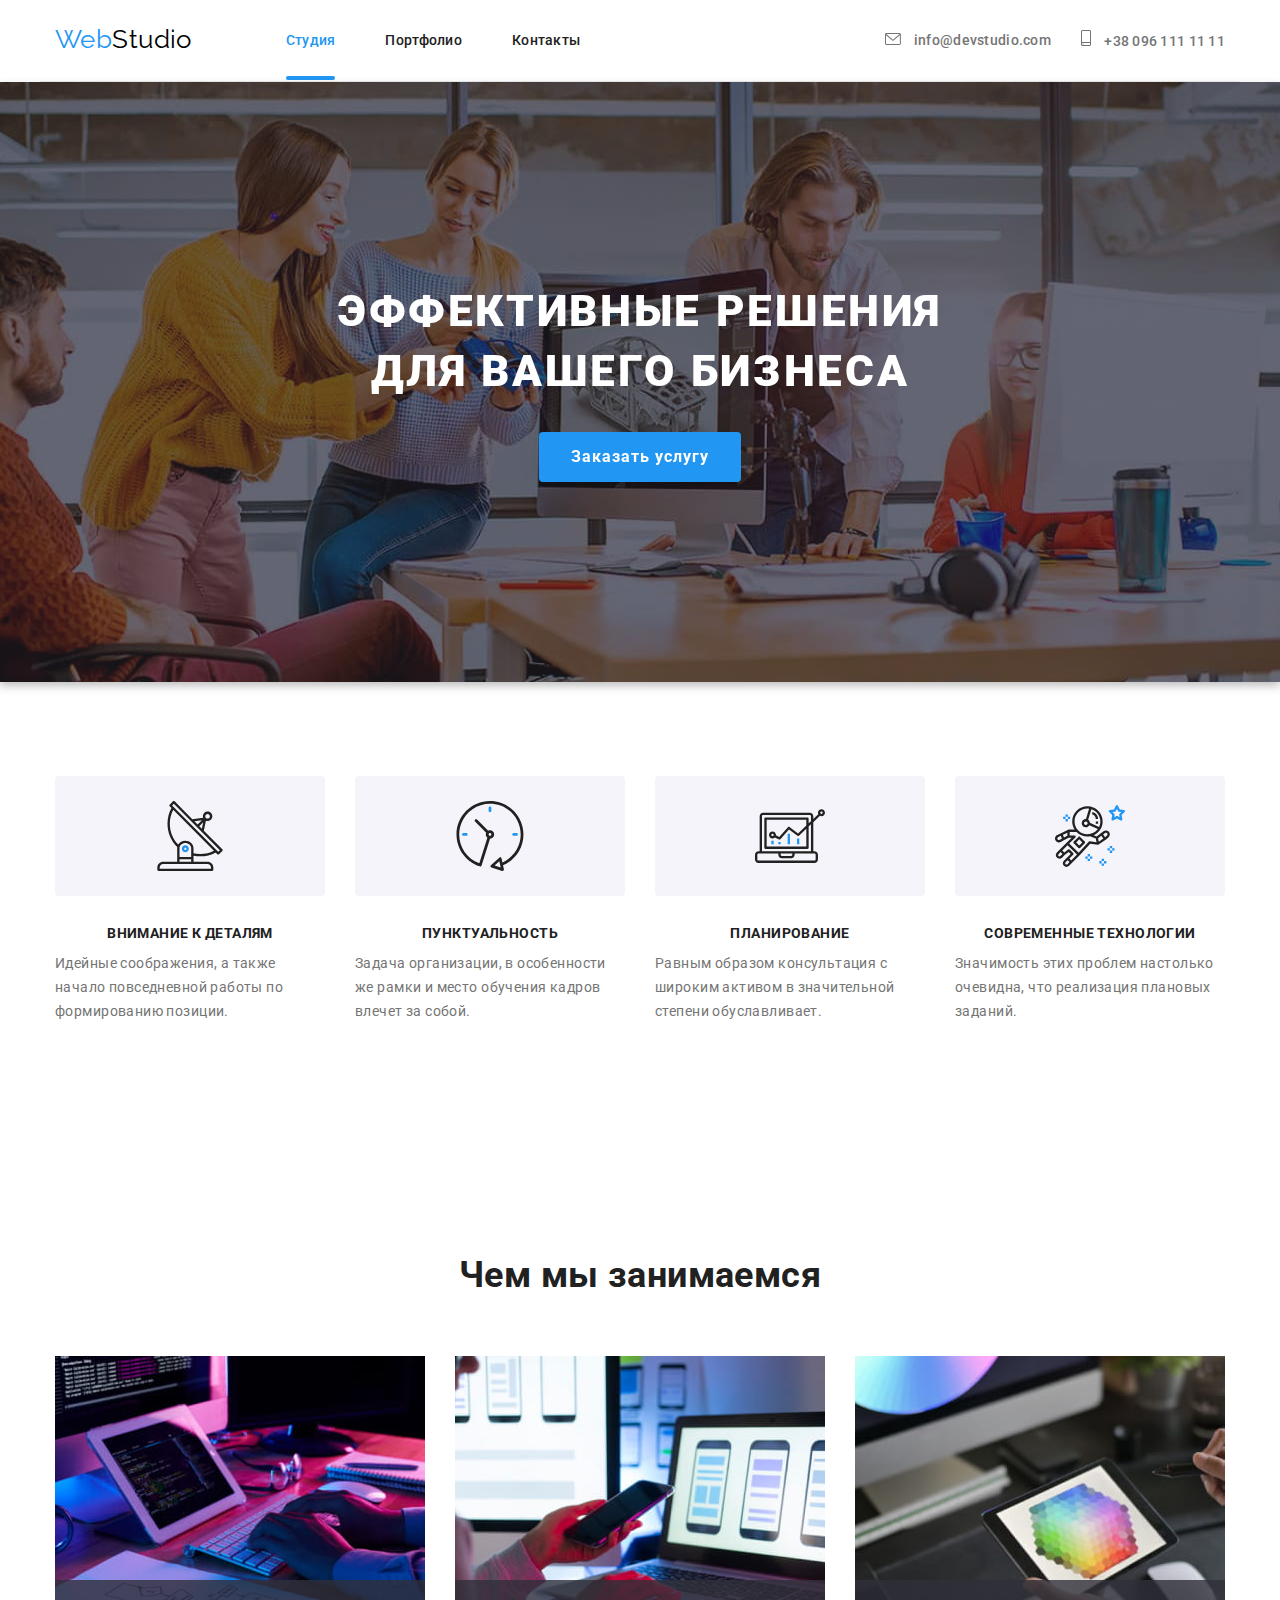
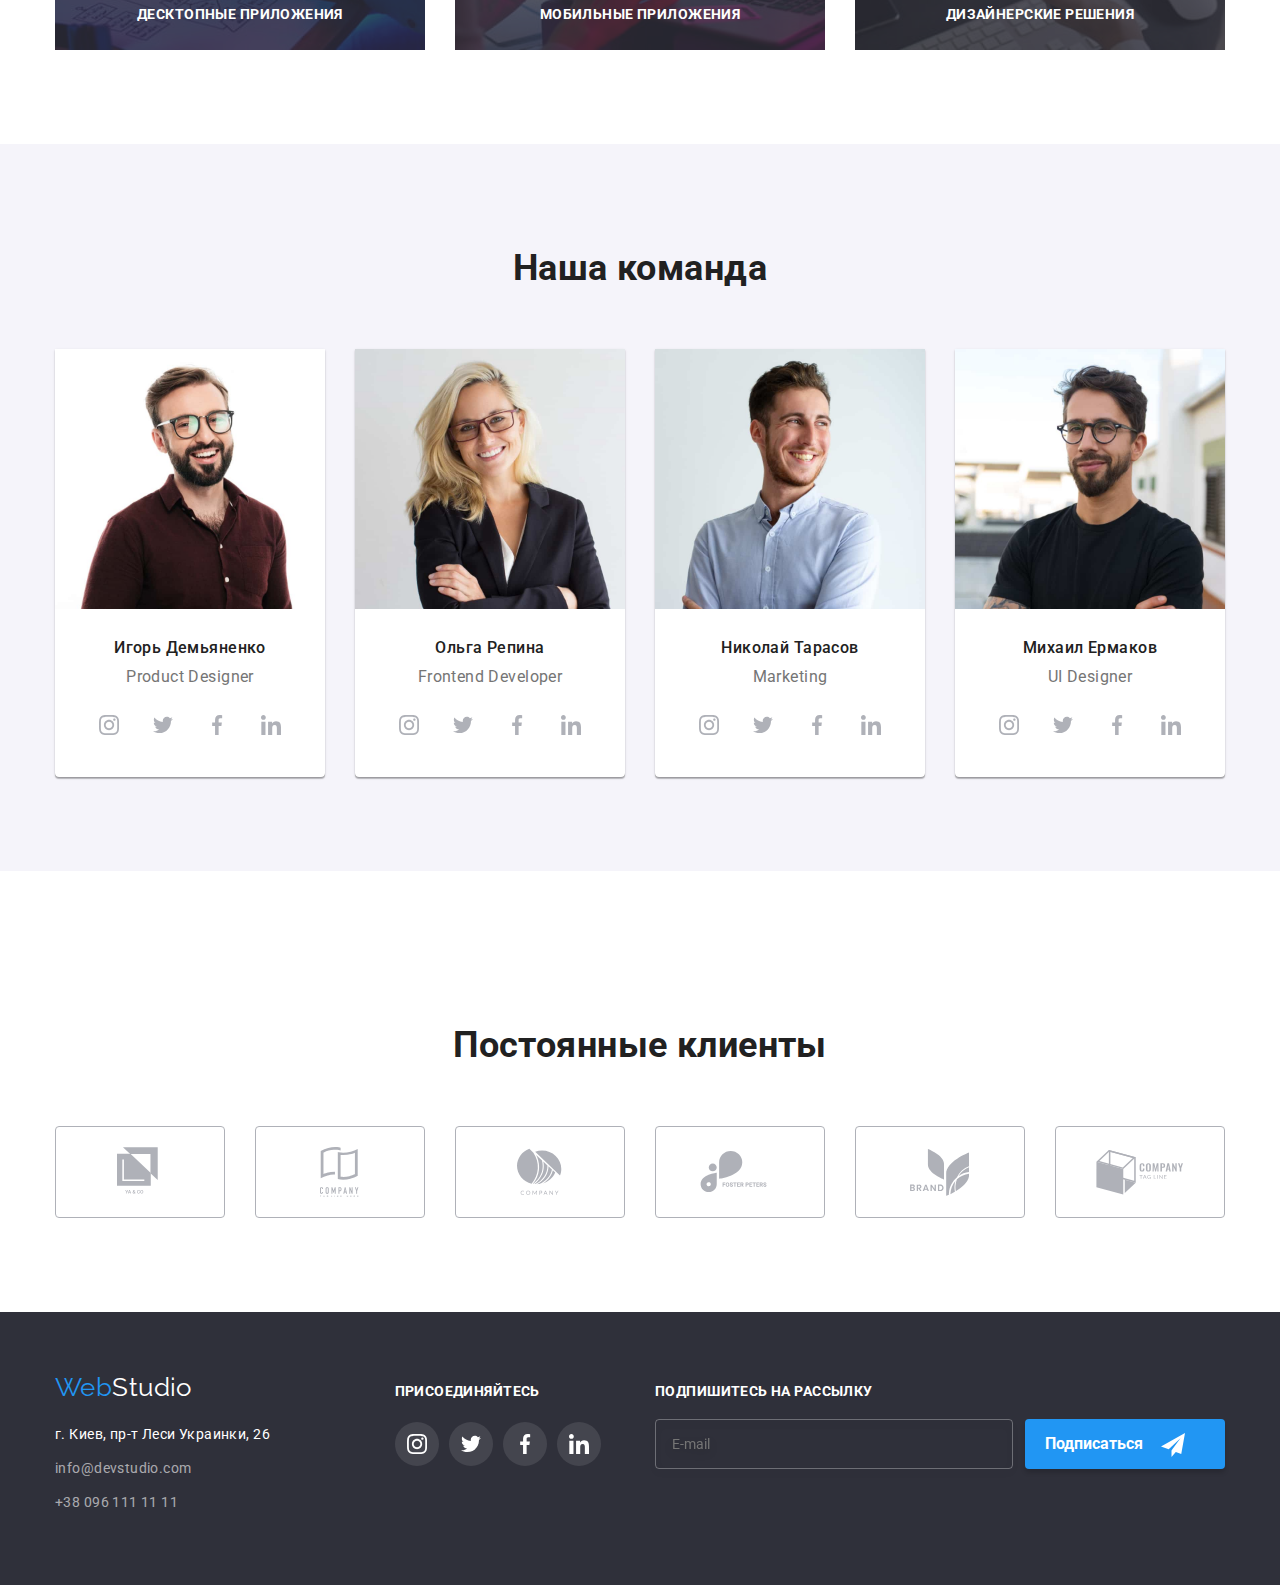
==== commit 4712f27a: "add images" ====
--- a/index.html
+++ b/index.html
@@ -177,7 +177,13 @@
                 <div class="working-overlay__box">
                   <p class="working-overlay__text">Десктопные приложения</p>
                 </div>
-                <img src="./images/comp.jpg" width="370" height="294" alt="компьютер" />
+                <picture>
+                  <source
+                    srcset="./images/desktop/img1-desktop.jpg 1x, ./images/desktop/img1@2x-desktop.jpg 2x"
+                    media="(min-width: 1200px)"
+                  />
+                  <img src="./images/desktop/img1-desktop.jpg" width="370" height="294" alt="компьютер" />
+                </picture>
               </div>
             </li>
 
@@ -187,7 +193,13 @@
                   <p class="working-overlay__text">Мобильные приложения</p>
                 </div>
               </div>
-              <img src="./images/tel.jpg" width="370" height="294" alt="телефон" />
+              <picture>
+                <source
+                  srcset="./images/desktop/img2-desktop.jpg 1x, ./images/desktop/img2@2x-desktop.jpg 2x"
+                  media="(min-width: 1200px)"
+                />
+                <img src="./images/desktop/img2-desktop.jpg" width="370" height="294" alt="телефон" />
+              </picture>
             </li>
 
             <li class="working__item">
@@ -196,7 +208,13 @@
                   <p class="working-overlay__text">Дизайнерские решения</p>
                 </div>
               </div>
-              <img src="./images/pad.jpg" width="370" height="294" alt="планшет" />
+              <picture>
+                <source
+                  srcset="./images/desktop/img3-desktop.jpg 1x, ./images/desktop/img3@2x-desktop.jpg 2x"
+                  media="(min-width: 1200px)"
+                />
+                <img src="./images/desktop/img2-desktop.jpg" width="370" height="294" alt="планшет" />
+              </picture>
             </li>
           </ul>
         </div>
@@ -208,7 +226,27 @@
 
           <ul class="team-section__list">
             <li class="team-section__item">
-              <img class="team-section__img" src="./images/team/igor-dem.jpg" alt="Игорь Демьяненко" width="270" />
+              <picture>
+                <source
+                  srcset="./images/desktop/photo1-desktop.jpg 1x, ./images/desktop/photo1@2x-desktop.jpg 2x"
+                  media="(min-width: 1200px)"
+                />
+                <source
+                  srcset="./images/tablet/photo1-tablet.jpg 1x, ./images/tablet/photo1@2x-tablet.jpg 2x"
+                  media="(min-width: 768px)"
+                />
+                <source
+                  srcset="./images/mobile/photo1-mobile.jpg 1x, ./images/mobile/photo1@2x-mobile.jpg 2x"
+                  media="(max-width: 767px)"
+                />
+                <img
+                  class="team-section__img"
+                  src="./images/desktop/photo1-desktop.jpg"
+                  alt="Игорь Демьяненко"
+                  width="270"
+                />
+              </picture>
+
               <div class="team-description">
                 <h3 class="team-description__name">Игорь Демьяненко</h3>
                 <p class="team-description__position">Product Designer</p>
@@ -247,7 +285,26 @@
             </li>
 
             <li class="team-section__item">
-              <img class="team-section__img" src="./images/team/olga-rep.jpg" alt="Ольга Репина" width="270" />
+              <picture>
+                <source
+                  srcset="./images/desktop/photo2-desktop.jpg 1x, ./images/desktop/photo2@2x-desktop.jpg 2x"
+                  media="(min-width: 1200px)"
+                />
+                <source
+                  srcset="./images/tablet/photo2-tablet.jpg 1x, ./images/tablet/photo2@2x-tablet.jpg 2x"
+                  media="(min-width: 768px)"
+                />
+                <source
+                  srcset="./images/mobile/photo2-mobile.jpg 1x, ./images/mobile/photo2@2x-mobile.jpg 2x"
+                  media="(max-width: 767px)"
+                />
+                <img
+                  class="team-section__img"
+                  src="./images/desktop/photo2-desktop.jpg"
+                  alt="Ольга Репина"
+                  width="270"
+                />
+              </picture>
               <div class="team-description">
                 <h3 class="team-description__name">Ольга Репина</h3>
                 <p class="team-description__position">Frontend Developer</p>
@@ -286,7 +343,26 @@
             </li>
 
             <li class="team-section__item">
-              <img class="team-section__img" src="./images/team/nik-tarasov.jpg" alt="Николай Тарасов" width="270" />
+              <picture>
+                <source
+                  srcset="./images/desktop/photo3-desktop.jpg 1x, ./images/desktop/photo3@2x-desktop.jpg 2x"
+                  media="(min-width: 1200px)"
+                />
+                <source
+                  srcset="./images/tablet/photo3-tablet.jpg 1x, ./images/tablet/photo3@2x-tablet.jpg 2x"
+                  media="(min-width: 768px)"
+                />
+                <source
+                  srcset="./images/mobile/photo3-mobile.jpg 1x, ./images/mobile/photo3@2x-mobile.jpg 2x"
+                  media="(max-width: 767px)"
+                />
+                <img
+                  class="team-section__img"
+                  src="./images/desktop/photo3-desktop.jpg"
+                  alt="Николай Тарасов"
+                  width="270"
+                />
+              </picture>
               <div class="team-description">
                 <h3 class="team-description__name">Николай Тарасов</h3>
                 <p class="team-description__position">Marketing</p>
@@ -325,7 +401,26 @@
             </li>
 
             <li class="team-section__item">
-              <img class="team-section__img" src="./images/team/michael-erm.jpg" alt="Михаил Ермаков" width="270" />
+              <picture>
+                <source
+                  srcset="./images/desktop/photo4-desktop.jpg 1x, ./images/desktop/photo4@2x-desktop.jpg 2x"
+                  media="(min-width: 1200px)"
+                />
+                <source
+                  srcset="./images/tablet/photo4-tablet.jpg 1x, ./images/tablet/photo4@2x-tablet.jpg 2x"
+                  media="(min-width: 768px)"
+                />
+                <source
+                  srcset="./images/mobile/photo4-mobile.jpg 1x, ./images/mobile/photo4@2x-mobile.jpg 2x"
+                  media="(max-width: 767px)"
+                />
+                <img
+                  class="team-section__img"
+                  src="./images/desktop/photo4-desktop.jpg"
+                  alt="Михаил Ермаков"
+                  width="270"
+                />
+              </picture>
               <div class="team-description">
                 <h3 class="team-description__name">Михаил Ермаков</h3>
                 <p class="team-description__position">UI Designer</p>
@@ -536,7 +631,8 @@
           <div class="form__policy">
             <label class="form__policy-label" for="policy">
               <input class="form__policy-input" type="checkbox" name="policy" value="policy" id="policy" />
-              <span class="form__policy-icon"></span> Соглашаюсь с рассылкой и принимаю
+              <span class="form__policy-icon"></span>
+              <span class="form__policy-text">Соглашаюсь с рассылкой и принимаю</span>
               <a class="form__checkbox-link" href="">Условия договора</a>
             </label>
           </div>
--- a/css/styles.min.css
+++ b/css/styles.min.css
@@ -1,2 +1,2 @@
-:root{--main-text-color: #757575;--accent-color: #2196f3;--title-color: #212121;--bg-color: #ffffff;--dark-bg-color: #2f303a;--grid-item: 3}html{box-sizing:border-box}*,*::before,*::after{box-sizing:inherit}body{font-family:'Roboto', sans-serif;font-style:normal;letter-spacing:.03em;font-weight:400;font-size:14px;background-color:var(--bg-color);color:var(--main-text-color)}ul{list-style:none;margin:0;padding:0}a{text-decoration:none}h1,h2,h3,p{margin:0;padding:0}img{display:block;width:100%;height:auto}.visually-hidden{position:absolute !important;clip:rect(1px 1px 1px 1px);clip:rect(1px, 1px, 1px, 1px);padding:0 !important;border:0 !important;height:1px !important;width:1px !important;overflow:hidden}.container{width:100%;padding-left:15px;padding-right:15px;margin-left:auto;margin-right:auto}@media screen and (min-width: 480px){.container{max-width:480px}}@media screen and (min-width: 768px){.container{max-width:768px}}@media screen and (min-width: 1200px){.container{max-width:1200px}}.logo{display:inline-block;margin-right:94px;padding-top:24px;padding-bottom:26px}.logo__span--accent{font-family:Raleway;font-size:26px;line-height:1.19;color:var(--accent-color)}@media screen and (max-width: 767.98px){.logo__span--accent{font-size:24px;line-height:1.16}}.logo__span--black{padding-top:24px;padding-bottom:26px;font-family:Raleway;font-size:26px;line-height:1.19;color:#000}.logo__span--white{font-family:Raleway;font-size:26px;line-height:1.19;color:#ffffff}@media screen and (max-width: 767.98px){.logo__span--white{font-size:24px;line-height:1.16}}.logo--footer{display:inline-block;margin-bottom:20px}.menu{display:flex}@media screen and (max-width: 767.98px){.menu{display:none}}.menu__item--margin+.menu__item--margin{margin-left:50px}.menu__link{padding-top:32px;padding-bottom:32px;padding-left:0;font-weight:500;line-height:1.14;letter-spacing:0.02em;color:#212121;transition:color 250ms cubic-bezier(0.4, 0, 0.2, 1)}.menu__link--current{position:relative;color:var(--accent-color);transition:color 250ms cubic-bezier(0.4, 0, 0.2, 1)}.menu__link:hover,.menu__link:focus{color:var(--accent-color)}.menu__link--current::after{content:'';display:block;position:absolute;left:0;bottom:0;width:100%;height:4px;background:var(--accent-color);border-radius:2px}.section-title{margin-bottom:50px;font-weight:700;font-size:28px;line-height:1.17;text-align:center;color:var(--title-color)}@media screen and (min-width: 1200px){.section-title{font-size:36px;line-height:1.7}}.button-group{display:flex;justify-content:center;margin-bottom:50px}@media screen and (min-width: 320px) and (max-width: 767.98px){.button-group{justify-content:start;flex-wrap:wrap;margin-bottom:40px}}.button-group__button{justify-content:center;padding:6px 22px;height:38px;font-weight:500;font-size:16px;line-height:1.62;text-align:center;box-shadow:none;border:none;cursor:pointer;background-color:#f5f4fa;border-radius:4px;transition-property:background-color;transition-duration:250ms;transition-timing-function:cubic-bezier(0.4, 0, 0.2, 1)}@media screen and (min-width: 320px) and (max-width: 767.98px){.button-group__button{margin-bottom:15px}}.button-group__button:focus,.button-group__button:hover,.button-group__button.current,.button-group__button:active{outline:none;border:none;background-color:var(--accent-color);color:#ffffff;box-shadow:0px 3px 1px rgba(0,0,0,0.1),0px 1px 2px rgba(0,0,0,0.08),0px 2px 2px rgba(0,0,0,0.12);transition:background-color 250ms cubic-bezier(0.4, 0, 0.2, 1)}.button-group__item:not(:last-child){margin-right:8px}@media screen and (min-width: 320px) and (max-width: 767.98px){.button-group__item:not(:last-child){margin-right:8px}}.form-subscribe__button{display:flex;justify-content:space-between;align-items:center;padding:10px 20px;width:200px;height:50px;margin-left:12px;font-weight:700;font-size:16px;line-height:1.875;text-align:center;color:var(--bg-color);background:var(--accent-color);box-shadow:0px 4px 4px 0px rgba(0,0,0,0.15);border:none;border-radius:4px;cursor:pointer;transition:background-color 250ms cubic-bezier(0.4, 0, 0.2, 1),color 250ms cubic-bezier(0.4, 0, 0.2, 1),box-shadow 250ms cubic-bezier(0.4, 0, 0.2, 1)}@media screen and (max-width: 767.98px){.form-subscribe__button{margin-right:auto;margin-left:auto;margin-top:20px}}@media screen and (min-width: 767.98px) and (max-width: 1199.98px){.form-subscribe__button{margin-right:auto;margin-left:auto;margin-top:20px}}.social-list{display:inline-flex}.social-list__item+.social-list__item{margin-left:10px}.social-list__link{display:flex;align-items:center;justify-content:center;border-radius:50%;width:44px;height:44px;outline:none;background-color:#fff;transition-duration:250ms;transition-timing-function:cubic-bezier(0.4, 0, 0.2, 1)}.social-list__link:hover,.social-list__link:focus{fill:var(--bg-color);background-color:var(--accent-color)}.social-list__icon{width:20px;height:20px;fill:#afb1b8;transition-duration:250ms;transition-timing-function:cubic-bezier(0.4, 0, 0.2, 1)}.social-list__item:hover .social-list__icon,.social-list__item:focus .social-list__icon{fill:var(--bg-color);background-color:var(--accent-color)}.social-list__icon--footer{width:20px;height:20px;fill:var(--bg-color)}.social-list__link--footer{display:flex;align-items:center;justify-content:center;border-radius:50%;width:44px;height:44px;background-color:rgba(255,255,255,0.1);transition:background-color 250ms cubic-bezier(0.4, 0, 0.2, 1)}.social-list__link--footer:hover,.social-list__link--footer:focus{outline:none;background-color:var(--accent-color);transition:background-color 250ms cubic-bezier(0.4, 0, 0.2, 1)}.backdrop.is-hidden{visibility:hidden;opacity:0;pointer-events:none}.backdrop{position:fixed;z-index:120;top:0;left:0;width:100%;height:100%;background-color:rgba(0,0,0,0.5);opacity:1;visibility:visible;transition:opacity 250ms cubic-bezier(0.4, 0, 0.2, 1)}.is-hidden .modal{transform:translate(-50%, -50%) scale(0.3)}.modal{position:absolute;top:50%;left:50%;transform:translate(-50%, -50%) scale(1);width:100%;max-width:528px;min-height:581px;box-shadow:0px 1px 3px rgba(0,0,0,0.12),0px 1px 1px rgba(0,0,0,0.14),0px 2px 1px rgba(0,0,0,0.2);border-radius:4px;background-color:var(--bg-color);transition:transform 250ms cubic-bezier(0.4, 0, 0.2, 1)}.modal__close-button{position:absolute;top:8px;right:8px;padding:5px;cursor:pointer;width:30px;height:30px;border-radius:50%;border:1px solid rgba(0,0,0,0.1);background-color:#fff;outline:none}.modal__close-button:hover .modal__close-icon,.modal__close-button:focus .modal__close-icon{fill:var(--accent-color);transition:fill 250ms cubic-bezier(0.4, 0, 0.2, 1)}.form{width:100%;padding:40px}.form__banner{display:flex;align-items:center;margin-bottom:12px;font-weight:700;font-size:20px;line-height:1.15;text-align:center;color:var(--title-color)}.form__field{position:relative;display:flex;flex-direction:column;margin-bottom:10px}.form__label{margin-bottom:4px;font-size:12px;line-height:1.167;letter-spacing:0.01em}.form__input{padding:0;padding-left:30px;width:100%;height:40px;border:1px solid rgba(33,33,33,0.2);border-radius:4px;cursor:pointer;outline:none;transition:border 250ms cubic-bezier(0.4, 0, 0.2, 1)}.form__input:hover,.form__input:focus{border:1px solid var(--accent-color);outline-color:var(--accent-color)}.form__icon{position:absolute;left:12px;top:68%;transform:translateY(-50%);width:18px;height:18px;cursor:pointer;fill:var(--title-color);transition:fill 250ms cubic-bezier(0.4, 0, 0.2, 1)}.form__input:hover+.form__icon,.form__input:focus+.form__icon{fill:var(--accent-color)}.form__textarea{display:flex;flex-direction:column}.form__textarea-field{padding-top:12px;padding-right:16px;padding-bottom:12px;padding-left:16px;height:120px;border:1px solid rgba(33,33,33,0.2);border-radius:4px;cursor:pointer;outline:none;resize:none;transition:border 250ms cubic-bezier(0.4, 0, 0.2, 1)}.form__textarea-field:hover,.form__textarea-field:focus{border-color:var(--accent-color)}.form__textarea-field::placeholder{font-size:12px;line-height:1.167;letter-spacing:0.01em;color:rgba(117,117,117,0.5)}.form__comment{font-size:12px;line-height:1.167;letter-spacing:0.01em}.form__policy{display:flex;align-items:center;margin-top:20px;margin-bottom:30px}.form__policy-label{margin-left:27px;line-height:1.71}.form__policy-input{position:absolute;clip:rect(0 0 0 0);padding:0;border:0;height:1px;width:1px;overflow:hidden}.form__policy-icon{position:absolute;top:76%;left:50px;width:16px;height:16px;background-color:inherit;border:1px solid #000;border-radius:4px}.form__policy-input:checked+.form__policy-icon{background-image:url(../images/check.svg);background-size:contain;border:var(--accent-color);background-color:var(--accent-color)}.form__checkbox-link{line-height:1.71;text-decoration-line:underline;color:var(--accent-color)}.form__button-submit{display:flex;align-items:center;justify-content:center;width:200px;height:50px;margin-right:auto;margin-left:auto;font-weight:700;font-size:16px;line-height:1.87;text-align:center;letter-spacing:0.06em;color:var(--bg-color);background:var(--accent-color);box-shadow:0px 4px 4px rgba(0,0,0,0.15);border-radius:4px;border:none;cursor:pointer}.mobile-menu-wrap{position:fixed;display:flex;flex-direction:column;justify-content:space-between;padding-top:50px;padding-right:40px;padding-bottom:50px;padding-left:40px;top:0;left:-100%;width:100%;height:100vh;z-index:100;background-color:#fff;transition:left 250ms}.mobile-menu-wrap.is-open{left:0}.mobile-menu{display:flex;flex-direction:column}@media screen and (min-width: 380px){.mobile-menu-wrap{padding:50px 40px}}@media screen and (min-width: 768px){.mobile-menu-wrap{display:none}}.mobile-menu__item{margin-bottom:35px}.mobile-menu__link{font-weight:500;font-size:40px;line-height:1.175;letter-spacing:0.02em;color:#212121}.mobile-menu__link:hover,.mobile-menu__link:focus{color:var(--accent-color)}.mobile-contacts{display:flex;flex-direction:column}.mobile-contacts__item:not(:last-child){margin-bottom:32px}.mobile-contacts__link{font-weight:500;font-size:24px;line-height:1.167;letter-spacing:0.02em;color:var(--main-text-color)}.mobile-contacts__link:hover,.mobile-contacts__link:focus{color:var(--accent-color)}.mobile-contacts__link--blue{font-size:34px;line-height:1.176;letter-spacing:0.02em;color:var(--accent-color)}.mobile-socials{display:inline-flex;align-items:center}.mobile-socials__item:not(:last-child)::after{content:'';width:22px;border:1px solid rgba(33,33,33,0.2);transform:rotate(90deg);margin-right:10px;margin-left:10px}.mobile-socials__link{font-weight:500;font-size:18px;line-height:1.22;letter-spacing:0.02em;color:var(--accent-color)}.mob-menu-btn{position:relative;z-index:110;padding:0;width:40px;height:40px;background-color:transparent;border:none;fill:#212121}.mob-menu-btn:hover,.mob-menu-btn:focus{fill:var(--accent-color);transition:fill 250ms cubic-bezier(0.4, 0, 0.2, 1)}@media screen and (min-width: 768px){.mob-menu-btn{display:none}}.mob-menu-svg{width:40px;height:40px}.mob-menu-close{display:none}.is-open .mob-menu-close{display:block}.is-open .mob-menu-icon{display:none}.current{color:var(--accent-color)}.header{background-color:var(--bg-color);border-bottom:1px solid #ececec;margin-right:auto;margin-left:auto}@media screen and (min-width: 480px){.header{width:480px}}@media screen and (min-width: 768px){.header{width:768px}}@media screen and (min-width: 1200px){.header{width:1200px}}.header-container{display:flex;align-items:center;justify-content:space-between}.header-contacts{display:flex;flex-direction:column}@media screen and (max-width: 767.98px){.header-contacts{display:none}}@media screen and (min-width: 1200px){.header-contacts{display:flex;flex-direction:row;align-items:center;margin-left:auto}}@media screen and (min-width: 768px) and (max-width: 1199.98px){.header-contacts__item:not(:last-child){margin-bottom:10px}}.header-contacts__link{line-height:1.14;letter-spacing:0.02em;font-weight:500;font-size:12px;line-height:1.17;color:var(--main-text-color);transition:color 250ms cubic-bezier(0.4, 0, 0.2, 1)}.header-contacts__link:hover,.header-contacts__link:focus{color:var(--accent-color)}@media screen and (min-width: 1199.98px){.header-contacts__link{padding-top:32px;padding-bottom:32px;line-height:1.14;letter-spacing:0.02em;font-weight:500;font-size:14px;color:var(--main-text-color);transition:color 250ms cubic-bezier(0.4, 0, 0.2, 1)}.header-contacts__link--margin{margin-left:30px}.header-contacts__link:hover,.header-contacts__link:focus{color:var(--accent-color)}}.header-contacts__icon{margin-right:10px;fill:currentColor}.navigation{display:flex;align-items:center;justify-content:center}.section{padding-top:94px;padding-bottom:94px}.slogan{display:block;max-width:1600px;margin-left:auto;margin-right:auto;text-align:center;padding-top:118px;padding-bottom:118px;filter:drop-shadow(0px 4px 4px rgba(0,0,0,0.25));background-color:var(--dark-bg-color);background-image:linear-gradient(to right, rgba(47,48,58,0.4), rgba(47,48,58,0.4)),url(../images/hero.jpg);background-repeat:no-repeat;background-position:center;background-size:cover}@media screen and (min-width: 1200px){.slogan{padding-top:200px;padding-bottom:200px;height:600px}}.slogan__title{width:100%;margin-left:auto;margin-right:auto;margin-bottom:30px;font-weight:900;font-size:26px;line-height:1.61;text-align:center;letter-spacing:0.06em;text-transform:uppercase;color:#ffffff}@media screen and (min-width: 768px){.slogan__title{width:360px}}@media screen and (min-width: 1200px){.slogan__title{width:696px;font-size:44px;line-height:1.36}}.slogan__button{display:inline-block;border-radius:4px;min-width:200px;padding:10px 32px;font-family:inherit;border:none;cursor:pointer;font-weight:700;font-size:16px;line-height:1.87;letter-spacing:0.06em;color:var(--bg-color);background-color:var(--accent-color);box-shadow:0px 4px 4px rgba(0,0,0,0.15)}.slogan__button:focus,.slogan__button:hover{background-color:#1a86df;box-shadow:0px 8px 8px rgba(0,0,0,0.15)}.slogan__button:focus:active,.slogan__button:hover:active{top:2em;left:2em;background-color:#197ed1;box-shadow:0px 4px 4 px rgba(0,0,0,0.15) inset}@media screen and (min-width: 768px){.privilege-list{display:flex;flex-wrap:wrap;margin-left:-30px}}@media screen and (min-width: 1200px){.privilege-list{display:flex;flex-wrap:wrap;margin-left:-30px}}.privilege-list__item{flex-basis:100%;display:inline-block;justify-content:center;align-items:center;max-width:450px;height:226px;margin-bottom:30px;border-radius:4px;background-repeat:no-repeat;background-position:center}@media screen and (min-width: 768px){.privilege-list__item{flex-basis:calc((100% - 30px * 2) / 2);margin-left:30px;max-width:354px;height:251px}}@media screen and (min-width: 1200px){.privilege-list__item{flex-basis:calc((100% - 30px * 4) / 4);margin-left:30px;max-width:270px;height:251px}}.privilege-list__icons{display:flex;justify-content:center;align-items:center;height:120px;margin-bottom:30px;border-radius:4px;background-color:#f5f4fa}.privilege-list__subtitle{margin-bottom:10px;text-align:center;font-weight:700;font-size:14px;line-height:1.14;text-transform:uppercase;color:var(--title-color)}.privilege-list__text{line-height:1.71}.working{display:none}@media screen and (min-width: 1200px){.working{display:block}}.working__list{display:flex;flex-wrap:wrap;margin-left:-30px}.working__item{margin-left:30px;flex-basis:calc((100% - 30px * 3) / 3)}.working-overlay{position:relative}.working-overlay__box{position:absolute;top:224px;display:inline-flex;justify-content:center;align-items:center;width:370px;height:70px;background-color:rgba(47,48,58,0.8)}.working-overlay__text{font-weight:700;line-height:1.14;text-align:center;text-transform:uppercase;color:var(--bg-color)}.team-section{background-color:#f5f4fa;text-align:center;margin-bottom:50px}.team-section__list{display:flex;flex-wrap:wrap;justify-content:center;margin-left:-30px;margin-top:-30px}@media screen and (min-width: 768px){.team-section__list{margin-left:-30px}}.team-section__item{overflow:hidden;margin-left:30px;margin-top:30px;flex-basis:calc((100% - 30px * 1) / 1);max-width:450px;background-color:grey;box-shadow:0px 1px 3px rgba(0,0,0,0.12),0px 1px 1px rgba(0,0,0,0.14),0px 2px 1px rgba(0,0,0,0.2);border-radius:0px 0px 4px 4px}@media screen and (min-width: 768px){.team-section__item{flex-basis:calc((100% - 30px * 2) / 2)}}@media screen and (min-width: 1200px){.team-section__item{flex-basis:calc((100% - 30px * 4) / 4)}}@media screen and (min-width: 768px) and (max-width: 1200px){.team-section__list{justify-content:center}}.team-description{padding:30px 15px;background-color:var(--bg-color)}.team-description__name{margin-bottom:10px;cursor:pointer;font-weight:500;font-size:16px;line-height:1.18;color:var(--title-color)}.team-description__position{margin-bottom:16px;font-size:16px;line-height:1.18;color:var(--main-text-color)}.clients-list{display:flex;flex-wrap:wrap;margin-left:-30px;margin-top:-30px}.clients-list__item{display:flex;flex-basis:calc((100% - 2 * 30px) / 2);margin-left:30px;margin-top:30px}@media screen and (min-width: 768px){.clients-list__item{flex-basis:calc((100% - 3 * 30px) / 3)}}@media screen and (min-width: 1200px){.clients-list__item{flex-basis:calc((100% - 6 * 30px) / 6)}}.clients-list__link{display:flex;justify-content:center;align-items:center;width:100%;min-height:92px;border:1px solid #afb1b8;border-radius:4px;fill:#afb1b8}.clients-list__link:hover .clients-list__icon,.clients-list__link:focus .clients-list__icon{fill:var(--accent-color);transition:fill 250ms cubic-bezier(0.4, 0, 0.2, 1)}.clients-list__link:hover,.clients-list__link:focus{border:1px solid var(--accent-color)}.portfolio-cards{display:flex;flex-wrap:wrap;margin-left:-30px;margin-top:-30px}.portfolio-cards__item{flex-basis:calc((100% - 30px * var(--grid-item)) / var(--grid-item));margin-left:30px;margin-top:30px}.portfolio-cards__item:hover,.portfolio-cards__item:focus{box-shadow:0px 4px 4px 0px rgba(0,0,0,0.25)}.card__thumb{position:relative;overflow:hidden;outline:none}.project-overlay{display:flex;position:absolute;top:0px;left:0px;width:100%;height:100%;border-radius:4px;background-color:rgba(33,150,243,0.9);transform:translateY(101%);transition:background-color 250ms cubic-bezier(0.4, 0, 0.2, 1),transform 250ms cubic-bezier(0.4, 0, 0.2, 1)}.portfolio-cards__link:hover .project-overlay,.portfolio-cards__link:focus .project-overlay{transform:translateY(0%);background-color:rgba(33,150,243,0.9)}.project-overlay__text{padding:63px 24px;font-size:18px;line-height:1.56;color:#ffffff}.card-div{padding:20px 24px;border:1px solid #eeeeee;border-top:none}.card-div__name{font-size:18px;line-height:2;letter-spacing:0.06em;color:var(--title-color);margin-bottom:4px}.card-div__text{font-size:16px;line-height:1.87;color:var(--main-text-color)}.footer{padding-top:60px;padding-bottom:60px;background-color:var(--dark-bg-color)}@media screen and (min-width: 320px) and (max-width: 767.98px){.main-footer{display:flex;flex-direction:column;align-items:center;justify-content:space-between;margin-right:auto;margin-left:auto}}@media screen and (min-width: 768px) and (max-width: 1199.98px){.main-footer{display:flex;flex-wrap:wrap;justify-content:space-around}}@media screen and (min-width: 1200px){.main-footer{display:flex;align-items:baseline;justify-content:space-between}}@media screen and (min-width: 320px) and (max-width: 767.98px){.wrapper-address{margin-bottom:60px;text-align:center}}@media screen and (min-width: 768px) and (max-width: 1199.98px){.wrapper-address{margin-bottom:60px;text-align:center}}.wrapper-address__contacts{display:inline-block;font-style:normal;line-height:1.71;color:rgba(255,255,255,0.6);margin-bottom:10px}@media screen and (min-width: 320px) and (max-width: 767.98px){.wrapper-address__contacts{display:inline-block;font-style:normal;line-height:1.71;color:rgba(255,255,255,0.6);margin-bottom:8px}.wrapper-address__contacts--white{color:#ffffff}}.wrapper-address__contacts--white{color:#ffffff}@media screen and (min-width: 320px) and (max-width: 767.98px){.wrapper-join{display:flex;flex-direction:column;align-items:center;margin-right:auto;margin-left:auto;margin-bottom:60px}}@media screen and (min-width: 768px) and (max-width: 1199.98px){.wrapper-join{text-align:center}}@media screen and (min-width: 1200px){.wrapper-join{margin-left:70px}}.wrapper-join__title{margin-bottom:20px;font-size:14px;font-weight:700;line-height:1.42;text-transform:uppercase;color:var(--bg-color)}.wrapper-subscribe{margin:0}@media screen and (min-width: 768px) and (max-width: 1199.98px){.wrapper-subscribe{margin-right:auto;margin-left:auto}}.form-subscribe{position:relative}.form-subscribe__text{margin-bottom:20px;font-weight:700;line-height:16px;text-transform:uppercase;color:var(--bg-color)}@media screen and (min-width: 320px) and (max-width: 767.98px){.form-subscribe__text{text-align:center}}@media screen and (min-width: 768px) and (max-width: 1199.98px){.form-subscribe__text{text-align:center}}.form-div{display:flex}@media screen and (min-width: 320px) and (max-width: 767.98px){.form-div{display:block}}@media screen and (min-width: 767.98px) and (max-width: 1199.98px){.form-div{display:block}}.form-subscribe__input{width:358px;height:50px;padding-left:16px;border:1px solid rgba(255,255,255,0.3);box-sizing:border-box;filter:drop-shadow(0px 4px 4px rgba(0,0,0,0.15));border-radius:4px;background:transparent;color:rgba(255,255,255,0.6)}@media screen and (min-width: 320px) and (max-width: 1199.98px){.form-subscribe__input{max-width:450px;position:relative}}.form-subscribe__icon{position:absolute;bottom:0;right:110px;transform:translateY(-50%);width:24px;height:24px;margin-left:10px;fill:var(--bg-color)}@media screen and (min-width: 767.98px) and (max-width: 1199.98px){.form-subscribe__icon{right:100px}}@media screen and (min-width: 1200px){.form-subscribe__icon{right:40px}}
+:root{--main-text-color: #757575;--accent-color: #2196f3;--title-color: #212121;--bg-color: #ffffff;--dark-bg-color: #2f303a;--grid-item: 1}html{box-sizing:border-box}*,*::before,*::after{box-sizing:inherit}body{font-family:'Roboto', sans-serif;font-style:normal;letter-spacing:.03em;font-weight:400;font-size:14px;background-color:var(--bg-color);color:var(--main-text-color)}ul{list-style:none;margin:0;padding:0}a{text-decoration:none}h1,h2,h3,p{margin:0;padding:0}img{display:block;width:100%;height:auto}.visually-hidden{position:absolute !important;clip:rect(1px 1px 1px 1px);clip:rect(1px, 1px, 1px, 1px);padding:0 !important;border:0 !important;height:1px !important;width:1px !important;overflow:hidden}.container{width:100%;padding-left:15px;padding-right:15px;margin-left:auto;margin-right:auto}@media screen and (min-width: 480px){.container{max-width:480px}}@media screen and (min-width: 768px){.container{max-width:768px}}@media screen and (min-width: 1200px){.container{max-width:1200px}}.logo{display:inline-block;margin-right:94px;padding-top:24px;padding-bottom:26px}.logo__span--accent{font-family:Raleway;font-size:26px;line-height:1.19;color:var(--accent-color)}@media screen and (max-width: 767.98px){.logo__span--accent{font-size:24px;line-height:1.16}}.logo__span--black{padding-top:24px;padding-bottom:26px;font-family:Raleway;font-size:26px;line-height:1.19;color:#000}.logo__span--white{font-family:Raleway;font-size:26px;line-height:1.19;color:#ffffff}@media screen and (max-width: 767.98px){.logo__span--white{font-size:24px;line-height:1.16}}.logo--footer{display:inline-block;margin-bottom:20px}.menu{display:flex}@media screen and (max-width: 767.98px){.menu{display:none}}.menu__item--margin+.menu__item--margin{margin-left:50px}.menu__link{padding-top:32px;padding-bottom:32px;padding-left:0;font-weight:500;line-height:1.14;letter-spacing:0.02em;color:#212121;transition:color 250ms cubic-bezier(0.4, 0, 0.2, 1)}.menu__link--current{position:relative;color:var(--accent-color);transition:color 250ms cubic-bezier(0.4, 0, 0.2, 1)}.menu__link:hover,.menu__link:focus{color:var(--accent-color)}.menu__link--current::after{content:'';display:block;position:absolute;left:0;bottom:0;width:100%;height:4px;background:var(--accent-color);border-radius:2px}.section-title{margin-bottom:50px;font-weight:700;font-size:28px;line-height:1.17;text-align:center;color:var(--title-color)}@media screen and (min-width: 1200px){.section-title{font-size:36px;line-height:1.7}}.button-group{display:flex;justify-content:center;margin-bottom:50px}@media screen and (min-width: 320px) and (max-width: 767.98px){.button-group{justify-content:start;flex-wrap:wrap;margin-bottom:40px}}.button-group__button{justify-content:center;padding:6px 22px;height:38px;font-weight:500;font-size:16px;line-height:1.62;text-align:center;box-shadow:none;border:none;cursor:pointer;background-color:#f5f4fa;border-radius:4px;transition-property:background-color;transition-duration:250ms;transition-timing-function:cubic-bezier(0.4, 0, 0.2, 1)}@media screen and (min-width: 320px) and (max-width: 767.98px){.button-group__button{margin-bottom:15px}}.button-group__button:focus,.button-group__button:hover,.button-group__button.current,.button-group__button:active{outline:none;border:none;background-color:var(--accent-color);color:#ffffff;box-shadow:0px 3px 1px rgba(0,0,0,0.1),0px 1px 2px rgba(0,0,0,0.08),0px 2px 2px rgba(0,0,0,0.12);transition:background-color 250ms cubic-bezier(0.4, 0, 0.2, 1)}.button-group__item:not(:last-child){margin-right:8px}@media screen and (min-width: 320px) and (max-width: 767.98px){.button-group__item:not(:last-child){margin-right:8px}}.form-subscribe__button{display:flex;justify-content:space-between;align-items:center;padding:10px 20px;width:200px;height:50px;margin-left:12px;font-weight:700;font-size:16px;line-height:1.875;text-align:center;color:var(--bg-color);background:var(--accent-color);box-shadow:0px 4px 4px 0px rgba(0,0,0,0.15);border:none;border-radius:4px;cursor:pointer;transition:background-color 250ms cubic-bezier(0.4, 0, 0.2, 1),color 250ms cubic-bezier(0.4, 0, 0.2, 1),box-shadow 250ms cubic-bezier(0.4, 0, 0.2, 1)}@media screen and (max-width: 767.98px){.form-subscribe__button{margin-right:auto;margin-left:auto;margin-top:20px}}@media screen and (min-width: 767.98px) and (max-width: 1199.98px){.form-subscribe__button{margin-right:auto;margin-left:auto;margin-top:20px}}.social-list{display:inline-flex}.social-list__item+.social-list__item{margin-left:10px}.social-list__link{display:flex;align-items:center;justify-content:center;border-radius:50%;width:44px;height:44px;outline:none;background-color:#fff;transition-duration:250ms;transition-timing-function:cubic-bezier(0.4, 0, 0.2, 1)}.social-list__link:hover,.social-list__link:focus{fill:var(--bg-color);background-color:var(--accent-color)}.social-list__icon{width:20px;height:20px;fill:#afb1b8;transition-duration:250ms;transition-timing-function:cubic-bezier(0.4, 0, 0.2, 1)}.social-list__item:hover .social-list__icon,.social-list__item:focus .social-list__icon{fill:var(--bg-color);background-color:var(--accent-color)}.social-list__icon--footer{width:20px;height:20px;fill:var(--bg-color)}.social-list__link--footer{display:flex;align-items:center;justify-content:center;border-radius:50%;width:44px;height:44px;background-color:rgba(255,255,255,0.1);transition:background-color 250ms cubic-bezier(0.4, 0, 0.2, 1)}.social-list__link--footer:hover,.social-list__link--footer:focus{outline:none;background-color:var(--accent-color);transition:background-color 250ms cubic-bezier(0.4, 0, 0.2, 1)}.backdrop.is-hidden{visibility:hidden;opacity:0;pointer-events:none}.backdrop{position:fixed;z-index:120;top:0;left:0;width:100%;height:100%;background-color:rgba(0,0,0,0.5);opacity:1;visibility:visible;transition:opacity 250ms cubic-bezier(0.4, 0, 0.2, 1)}.is-hidden .modal{transform:translate(-50%, -50%) scale(0.3)}.modal{position:absolute;top:50%;left:50%;transform:translate(-50%, -50%) scale(1);width:100%;box-shadow:0px 1px 3px rgba(0,0,0,0.12),0px 1px 1px rgba(0,0,0,0.14),0px 2px 1px rgba(0,0,0,0.2);border-radius:4px;background-color:var(--bg-color);transition:transform 250ms cubic-bezier(0.4, 0, 0.2, 1)}@media screen and (min-width: 479.98px){.modal{width:450px}}@media screen and (min-width: 1199.98px){.modal{min-width:530px;min-height:580px}}.modal__close-button{position:absolute;top:8px;right:8px;padding:5px;cursor:pointer;width:30px;height:30px;border-radius:50%;border:1px solid rgba(0,0,0,0.1);background-color:#fff;outline:none}.modal__close-button:hover .modal__close-icon,.modal__close-button:focus .modal__close-icon{fill:var(--accent-color);transition:fill 250ms cubic-bezier(0.4, 0, 0.2, 1)}.form{width:100%;padding:40px}.form__banner{display:flex;align-items:center;margin-bottom:12px;font-weight:700;font-size:20px;line-height:1.15;text-align:center;color:var(--title-color)}.form__field{position:relative;display:flex;flex-direction:column;margin-bottom:10px}.form__label{margin-bottom:4px;font-size:12px;line-height:1.167;letter-spacing:0.01em}.form__input{padding:0;padding-left:30px;width:100%;height:40px;border:1px solid rgba(33,33,33,0.2);border-radius:4px;cursor:pointer;outline:none;transition:border 250ms cubic-bezier(0.4, 0, 0.2, 1)}.form__input:hover,.form__input:focus{border:1px solid var(--accent-color);outline-color:var(--accent-color)}.form__icon{position:absolute;left:12px;top:68%;transform:translateY(-50%);width:18px;height:18px;cursor:pointer;fill:var(--title-color);transition:fill 250ms cubic-bezier(0.4, 0, 0.2, 1)}.form__input:hover+.form__icon,.form__input:focus+.form__icon{fill:var(--accent-color)}.form__textarea{display:flex;flex-direction:column}.form__textarea-field{padding-top:12px;padding-right:16px;padding-bottom:12px;padding-left:16px;height:120px;border:1px solid rgba(33,33,33,0.2);border-radius:4px;cursor:pointer;outline:none;resize:none;transition:border 250ms cubic-bezier(0.4, 0, 0.2, 1)}.form__textarea-field:hover,.form__textarea-field:focus{border-color:var(--accent-color)}.form__textarea-field::placeholder{font-size:12px;line-height:1.167;letter-spacing:0.01em;color:rgba(117,117,117,0.5)}.form__comment{font-size:12px;line-height:1.167;letter-spacing:0.01em}.form__policy{display:flex;align-items:center;margin-top:20px;margin-bottom:30px}.form__policy-label{margin-left:27px;line-height:1.71}.form__policy-input{position:absolute;clip:rect(0 0 0 0);padding:0;border:0;height:1px;width:1px;overflow:hidden}.form__policy-text{font-size:12px;line-height:1.167;letter-spacing:0.03em}@media screen and (min-width: 320px) and (max-width: 480px){.form__policy-text{font-size:11px}}.form__policy-icon{display:inline-block;width:16px;height:15px;box-sizing:border-box;background-color:inherit;border:1px solid #000;border-radius:4px}.form__policy-input:checked+.form__policy-icon{background-image:url(../images/check.svg);background-size:contain;background-origin:border-box;border:var(--accent-color);background-color:var(--accent-color)}.form__checkbox-link{font-size:12px;line-height:1.167;letter-spacing:0.03em;text-decoration-line:underline;color:var(--accent-color)}@media screen and (min-width: 320px) and (max-width: 480px){.form__checkbox-link{font-size:11px}}.form__button-submit{display:flex;align-items:center;justify-content:center;width:200px;height:50px;margin-right:auto;margin-left:auto;font-weight:700;font-size:16px;line-height:1.87;text-align:center;letter-spacing:0.06em;color:var(--bg-color);background:var(--accent-color);box-shadow:0px 4px 4px rgba(0,0,0,0.15);border-radius:4px;border:none;cursor:pointer}.mobile-menu-wrap{position:fixed;display:flex;flex-direction:column;justify-content:space-between;padding-top:50px;padding-right:40px;padding-bottom:50px;padding-left:40px;top:0;left:-100%;width:100%;height:100vh;z-index:100;background-color:#fff;transition:left 250ms}.mobile-menu-wrap.is-open{left:0}.mobile-menu{display:flex;flex-direction:column}@media screen and (min-width: 320px){.mobile-menu-wrap{padding:50px 40px}}@media screen and (min-width: 768px){.mobile-menu-wrap{display:none}}.mobile-menu__item{margin-bottom:35px}.mobile-menu__link{font-weight:500;font-size:40px;line-height:1.175;letter-spacing:0.02em;color:#212121}.mobile-menu__link:hover,.mobile-menu__link:focus{color:var(--accent-color)}.mobile-contacts{display:flex;flex-direction:column}.mobile-contacts__item:not(:last-child){margin-bottom:32px}.mobile-contacts__link{font-weight:500;font-size:24px;line-height:1.167;letter-spacing:0.02em;color:var(--main-text-color)}.mobile-contacts__link:hover,.mobile-contacts__link:focus{color:var(--accent-color)}.mobile-contacts__link--blue{font-size:34px;line-height:1.176;letter-spacing:0.02em;color:var(--accent-color)}.mobile-socials{display:inline-flex;align-items:center}.mobile-socials__item:not(:last-child)::after{content:'';width:22px;border:1px solid rgba(33,33,33,0.2);transform:rotate(90deg);margin-right:10px;margin-left:10px}.mobile-socials__link{font-weight:500;font-size:18px;line-height:1.22;letter-spacing:0.02em;color:var(--accent-color)}@media screen and (min-width: 320px) and (max-width: 380px){.mobile-socials__link{font-size:16px}}@media screen and (min-width: 380px) and (max-width: 450px){.mobile-socials__link{font-size:17px}}.mob-menu-btn{position:relative;z-index:110;padding:0;width:40px;height:40px;background-color:transparent;border:none;fill:#212121}.mob-menu-btn:hover,.mob-menu-btn:focus{fill:var(--accent-color);transition:fill 250ms cubic-bezier(0.4, 0, 0.2, 1)}@media screen and (min-width: 768px){.mob-menu-btn{display:none}}.mob-menu-svg{width:40px;height:40px}.mob-menu-close{display:none}.is-open .mob-menu-close{display:block}.is-open .mob-menu-icon{display:none}.current{color:var(--accent-color)}.header{background-color:var(--bg-color);border-bottom:1px solid #ececec;margin-right:auto;margin-left:auto}@media screen and (min-width: 480px){.header{width:480px}}@media screen and (min-width: 768px){.header{width:768px}}@media screen and (min-width: 1200px){.header{width:1200px}}.header-container{display:flex;align-items:center;justify-content:space-between}.header-contacts{display:flex;flex-direction:column}@media screen and (max-width: 767.98px){.header-contacts{display:none}}@media screen and (min-width: 1200px){.header-contacts{display:flex;flex-direction:row;align-items:center;margin-left:auto}}@media screen and (min-width: 768px) and (max-width: 1199.98px){.header-contacts__item:not(:last-child){margin-bottom:10px}}.header-contacts__link{line-height:1.14;letter-spacing:0.02em;font-weight:500;font-size:12px;line-height:1.17;color:var(--main-text-color);transition:color 250ms cubic-bezier(0.4, 0, 0.2, 1)}.header-contacts__link:hover,.header-contacts__link:focus{color:var(--accent-color)}@media screen and (min-width: 1199.98px){.header-contacts__link{padding-top:32px;padding-bottom:32px;line-height:1.14;letter-spacing:0.02em;font-weight:500;font-size:14px;color:var(--main-text-color);transition:color 250ms cubic-bezier(0.4, 0, 0.2, 1)}.header-contacts__link--margin{margin-left:30px}.header-contacts__link:hover,.header-contacts__link:focus{color:var(--accent-color)}}.header-contacts__icon{margin-right:10px;fill:currentColor}.navigation{display:flex;align-items:center;justify-content:center}.section{padding-top:94px;padding-bottom:94px}.slogan{max-width:1600px;margin-left:auto;margin-right:auto;text-align:center;padding-top:118px;padding-bottom:118px;filter:drop-shadow(0px 4px 4px rgba(0,0,0,0.25));background-color:var(--dark-bg-color);background-image:linear-gradient(to right, rgba(47,48,58,0.4), rgba(47,48,58,0.4)),url(../images/mobile/bg-mobile.jpg);background-repeat:no-repeat;background-position:center;background-size:cover}@media (min-device-pixel-ratio: 2), (-webkit-min-device-pixel-ratio: 2), (min-resolution: 192dpi), (min-resolution: 2dppx){.slogan{background-image:linear-gradient(to left, rgba(47,48,58,0.4), rgba(47,48,58,0.4)),url(../images/mobile/bg@2x-mobile.jpg)}}@media screen and (min-width: 480px){.slogan{background-image:linear-gradient(to left, rgba(47,48,58,0.4), rgba(47,48,58,0.4)),url(../images/tablet/bg-tablet.jpg)}}@media screen and (min-width: 480px) and (min-device-pixel-ratio: 2), screen and (min-width: 480px) and (-webkit-min-device-pixel-ratio: 2), screen and (min-width: 480px) and (min-resolution: 192dpi), screen and (min-width: 480px) and (min-resolution: 2dppx){.slogan{background-image:linear-gradient(to left, rgba(47,48,58,0.4), rgba(47,48,58,0.4)),url(../images/tablet/bg@2x-tablet.jpg)}}@media screen and (min-width: 768px){.slogan{padding-top:200px;padding-bottom:200px;height:600px;background-image:linear-gradient(to left, rgba(47,48,58,0.4), rgba(47,48,58,0.4)),url(../images/desktop/bg-desktop.jpg)}}@media screen and (min-width: 768px) and (min-device-pixel-ratio: 2), screen and (min-width: 768px) and (-webkit-min-device-pixel-ratio: 2), screen and (min-width: 768px) and (min-resolution: 192dpi), screen and (min-width: 768px) and (min-resolution: 2dppx){.slogan{background-image:linear-gradient(to left, rgba(47,48,58,0.4), rgba(47,48,58,0.4)),url(../images/desktop/bg@2x-desktop.jpg)}}.slogan__title{width:100%;margin-left:auto;margin-right:auto;margin-bottom:30px;font-weight:900;font-size:26px;line-height:1.61;text-align:center;letter-spacing:0.06em;text-transform:uppercase;color:#ffffff}@media screen and (min-width: 768px){.slogan__title{width:360px}}@media screen and (min-width: 1200px){.slogan__title{width:696px;font-size:44px;line-height:1.36}}.slogan__button{display:inline-block;border-radius:4px;min-width:200px;padding:10px 32px;font-family:inherit;border:none;cursor:pointer;font-weight:700;font-size:16px;line-height:1.87;letter-spacing:0.06em;color:var(--bg-color);background-color:var(--accent-color);box-shadow:0px 4px 4px rgba(0,0,0,0.15)}.slogan__button:focus,.slogan__button:hover{background-color:#1a86df;box-shadow:0px 8px 8px rgba(0,0,0,0.15)}.slogan__button:focus:active,.slogan__button:hover:active{top:2em;left:2em;background-color:#197ed1;box-shadow:0px 4px 4 px rgba(0,0,0,0.15) inset}@media screen and (min-width: 768px){.privilege-list{display:flex;flex-wrap:wrap;margin-left:-30px}}@media screen and (min-width: 1200px){.privilege-list{display:flex;flex-wrap:wrap;margin-left:-30px}}.privilege-list__item{flex-basis:100%;display:inline-block;justify-content:center;align-items:center;max-width:450px;height:226px;margin-bottom:30px;border-radius:4px;background-repeat:no-repeat;background-position:center}@media screen and (min-width: 768px){.privilege-list__item{flex-basis:calc((100% - 30px * 2) / 2);margin-left:30px;max-width:354px;height:251px}}@media screen and (min-width: 1200px){.privilege-list__item{flex-basis:calc((100% - 30px * 4) / 4);margin-left:30px;max-width:270px;height:251px}}.privilege-list__icons{display:flex;justify-content:center;align-items:center;height:120px;margin-bottom:30px;border-radius:4px;background-color:#f5f4fa}.privilege-list__subtitle{margin-bottom:10px;text-align:center;font-weight:700;font-size:14px;line-height:1.14;text-transform:uppercase;color:var(--title-color)}.privilege-list__text{line-height:1.71}.working{display:none}@media screen and (min-width: 1200px){.working{display:block}}.working__list{display:flex;flex-wrap:wrap;margin-left:-30px}.working__item{margin-left:30px;flex-basis:calc((100% - 30px * 3) / 3)}.working-overlay{position:relative}.working-overlay__box{position:absolute;top:224px;display:inline-flex;justify-content:center;align-items:center;width:370px;height:70px;background-color:rgba(47,48,58,0.8)}.working-overlay__text{font-weight:700;line-height:1.14;text-align:center;text-transform:uppercase;color:var(--bg-color)}.team-section{background-color:#f5f4fa;text-align:center;margin-bottom:50px}.team-section__list{display:flex;flex-wrap:wrap;justify-content:center;margin-left:-30px;margin-top:-30px}@media screen and (min-width: 768px){.team-section__list{margin-left:-30px}}.team-section__item{overflow:hidden;margin-left:30px;margin-top:30px;flex-basis:calc((100% - 30px * 1) / 1);max-width:450px;background-color:grey;box-shadow:0px 1px 3px rgba(0,0,0,0.12),0px 1px 1px rgba(0,0,0,0.14),0px 2px 1px rgba(0,0,0,0.2);border-radius:0px 0px 4px 4px}@media screen and (min-width: 768px){.team-section__item{flex-basis:calc((100% - 30px * 2) / 2)}}@media screen and (min-width: 1200px){.team-section__item{flex-basis:calc((100% - 30px * 4) / 4)}}@media screen and (min-width: 768px) and (max-width: 1200px){.team-section__list{justify-content:center}}.team-description{padding:30px 15px;background-color:var(--bg-color)}.team-description__name{margin-bottom:10px;cursor:pointer;font-weight:500;font-size:16px;line-height:1.18;color:var(--title-color)}.team-description__position{margin-bottom:16px;font-size:16px;line-height:1.18;color:var(--main-text-color)}.clients-list{display:flex;flex-wrap:wrap;margin-left:-30px;margin-top:-30px}.clients-list__item{display:flex;flex-basis:calc((100% - 2 * 30px) / 2);margin-left:30px;margin-top:30px}@media screen and (min-width: 768px){.clients-list__item{flex-basis:calc((100% - 3 * 30px) / 3)}}@media screen and (min-width: 1200px){.clients-list__item{flex-basis:calc((100% - 6 * 30px) / 6)}}.clients-list__link{display:flex;justify-content:center;align-items:center;width:100%;min-height:92px;border:1px solid #afb1b8;border-radius:4px;fill:#afb1b8}.clients-list__link:hover .clients-list__icon,.clients-list__link:focus .clients-list__icon{fill:var(--accent-color);transition:fill 250ms cubic-bezier(0.4, 0, 0.2, 1)}.clients-list__link:hover,.clients-list__link:focus{border:1px solid var(--accent-color)}.portfolio-cards{display:flex;flex-wrap:wrap;margin-left:-30px;margin-top:-30px}.portfolio-cards__item{box-sizing:border-box;margin-left:30px;margin-top:30px}@media screen and (min-width: 320px) and (max-width: 767.98px){.portfolio-cards__item{flex-basis:calc((100% - 30px * var(--grid-item)) / var(--grid-item))}}@media screen and (min-width: 767.98px) and (max-width: 1199.98px){.portfolio-cards__item{--grid-item: 2;max-width:354px}}@media screen and (min-width: 1200px){.portfolio-cards__item{--grid-item: 3}}.portfolio-cards__item:hover,.portfolio-cards__item:focus{box-shadow:0px 4px 4px 0px rgba(0,0,0,0.25)}.card__thumb{position:relative;overflow:hidden;outline:none}.project-overlay{display:flex;position:absolute;top:0px;left:0px;width:100%;height:100%;border-radius:4px;background-color:rgba(33,150,243,0.9);transform:translateY(101%);transition:background-color 250ms cubic-bezier(0.4, 0, 0.2, 1),transform 250ms cubic-bezier(0.4, 0, 0.2, 1)}.portfolio-cards__link:hover .project-overlay,.portfolio-cards__link:focus .project-overlay{transform:translateY(0%);background-color:rgba(33,150,243,0.9)}.project-overlay__text{padding:63px 24px;font-size:18px;line-height:1.56;color:#ffffff}@media screen and (min-width: 320px) and (max-width: 767.98px){.project-overlay__text{padding:77px 24px}}@media screen and (min-width: 768px) and (max-width: 1199.98px){.project-overlay__text{padding:49px 24px}}.card-div{padding:20px 24px;border:1px solid #eeeeee;border-top:none}@media screen and (min-width: 768px) and (max-width: 1199.98px){.card-div{padding:20px 24px 56px 24px}}.card-div__name{font-size:18px;line-height:2;letter-spacing:0.06em;color:var(--title-color);margin-bottom:4px}@media screen and (min-width: 768px) and (max-width: 1199.98px){.card-div__name{font-size:17px}}.card-div__text{font-size:16px;line-height:1.87;color:var(--main-text-color)}.footer{padding-top:60px;padding-bottom:60px;background-color:var(--dark-bg-color)}@media screen and (min-width: 320px) and (max-width: 767.98px){.main-footer{display:flex;flex-direction:column;align-items:center;justify-content:space-between;margin-right:auto;margin-left:auto}}@media screen and (min-width: 768px) and (max-width: 1199.98px){.main-footer{display:flex;flex-wrap:wrap;justify-content:space-around}}@media screen and (min-width: 1200px){.main-footer{display:flex;align-items:baseline;justify-content:space-between}}@media screen and (min-width: 320px) and (max-width: 767.98px){.wrapper-address{margin-bottom:60px;text-align:center}}@media screen and (min-width: 768px) and (max-width: 1199.98px){.wrapper-address{margin-bottom:60px;text-align:center}}.wrapper-address__contacts{display:inline-block;font-style:normal;line-height:1.71;color:rgba(255,255,255,0.6);margin-bottom:10px}@media screen and (min-width: 320px) and (max-width: 767.98px){.wrapper-address__contacts{display:inline-block;font-style:normal;line-height:1.71;color:rgba(255,255,255,0.6);margin-bottom:8px}.wrapper-address__contacts--white{color:#ffffff}}.wrapper-address__contacts--white{color:#ffffff}@media screen and (min-width: 320px) and (max-width: 767.98px){.wrapper-join{display:flex;flex-direction:column;align-items:center;margin-right:auto;margin-left:auto;margin-bottom:60px}}@media screen and (min-width: 768px) and (max-width: 1199.98px){.wrapper-join{text-align:center}}@media screen and (min-width: 1200px){.wrapper-join{margin-left:70px}}.wrapper-join__title{margin-bottom:20px;font-size:14px;font-weight:700;line-height:1.42;text-transform:uppercase;color:var(--bg-color)}.wrapper-subscribe{margin:0}@media screen and (min-width: 768px) and (max-width: 1199.98px){.wrapper-subscribe{margin-right:auto;margin-left:auto}}.form-subscribe{position:relative}.form-subscribe__text{margin-bottom:20px;font-weight:700;line-height:16px;text-transform:uppercase;color:var(--bg-color)}@media screen and (min-width: 320px) and (max-width: 767.98px){.form-subscribe__text{text-align:center}}@media screen and (min-width: 768px) and (max-width: 1199.98px){.form-subscribe__text{text-align:center}}.form-div{display:flex}@media screen and (min-width: 320px) and (max-width: 767.98px){.form-div{display:block}}@media screen and (min-width: 767.98px) and (max-width: 1199.98px){.form-div{display:block}}.form-subscribe__input{width:358px;height:50px;padding-left:16px;border:1px solid rgba(255,255,255,0.3);box-sizing:border-box;filter:drop-shadow(0px 4px 4px rgba(0,0,0,0.15));border-radius:4px;background:transparent;color:rgba(255,255,255,0.6)}@media screen and (min-width: 320px) and (max-width: 1199.98px){.form-subscribe__input{max-width:450px;position:relative}}.form-subscribe__icon{position:absolute;bottom:0;right:110px;transform:translateY(-50%);width:24px;height:24px;margin-left:10px;fill:var(--bg-color)}@media screen and (min-width: 767.98px) and (max-width: 1199.98px){.form-subscribe__icon{right:100px}}@media screen and (min-width: 1200px){.form-subscribe__icon{right:40px}}
 /*# sourceMappingURL=styles.min.css.map */